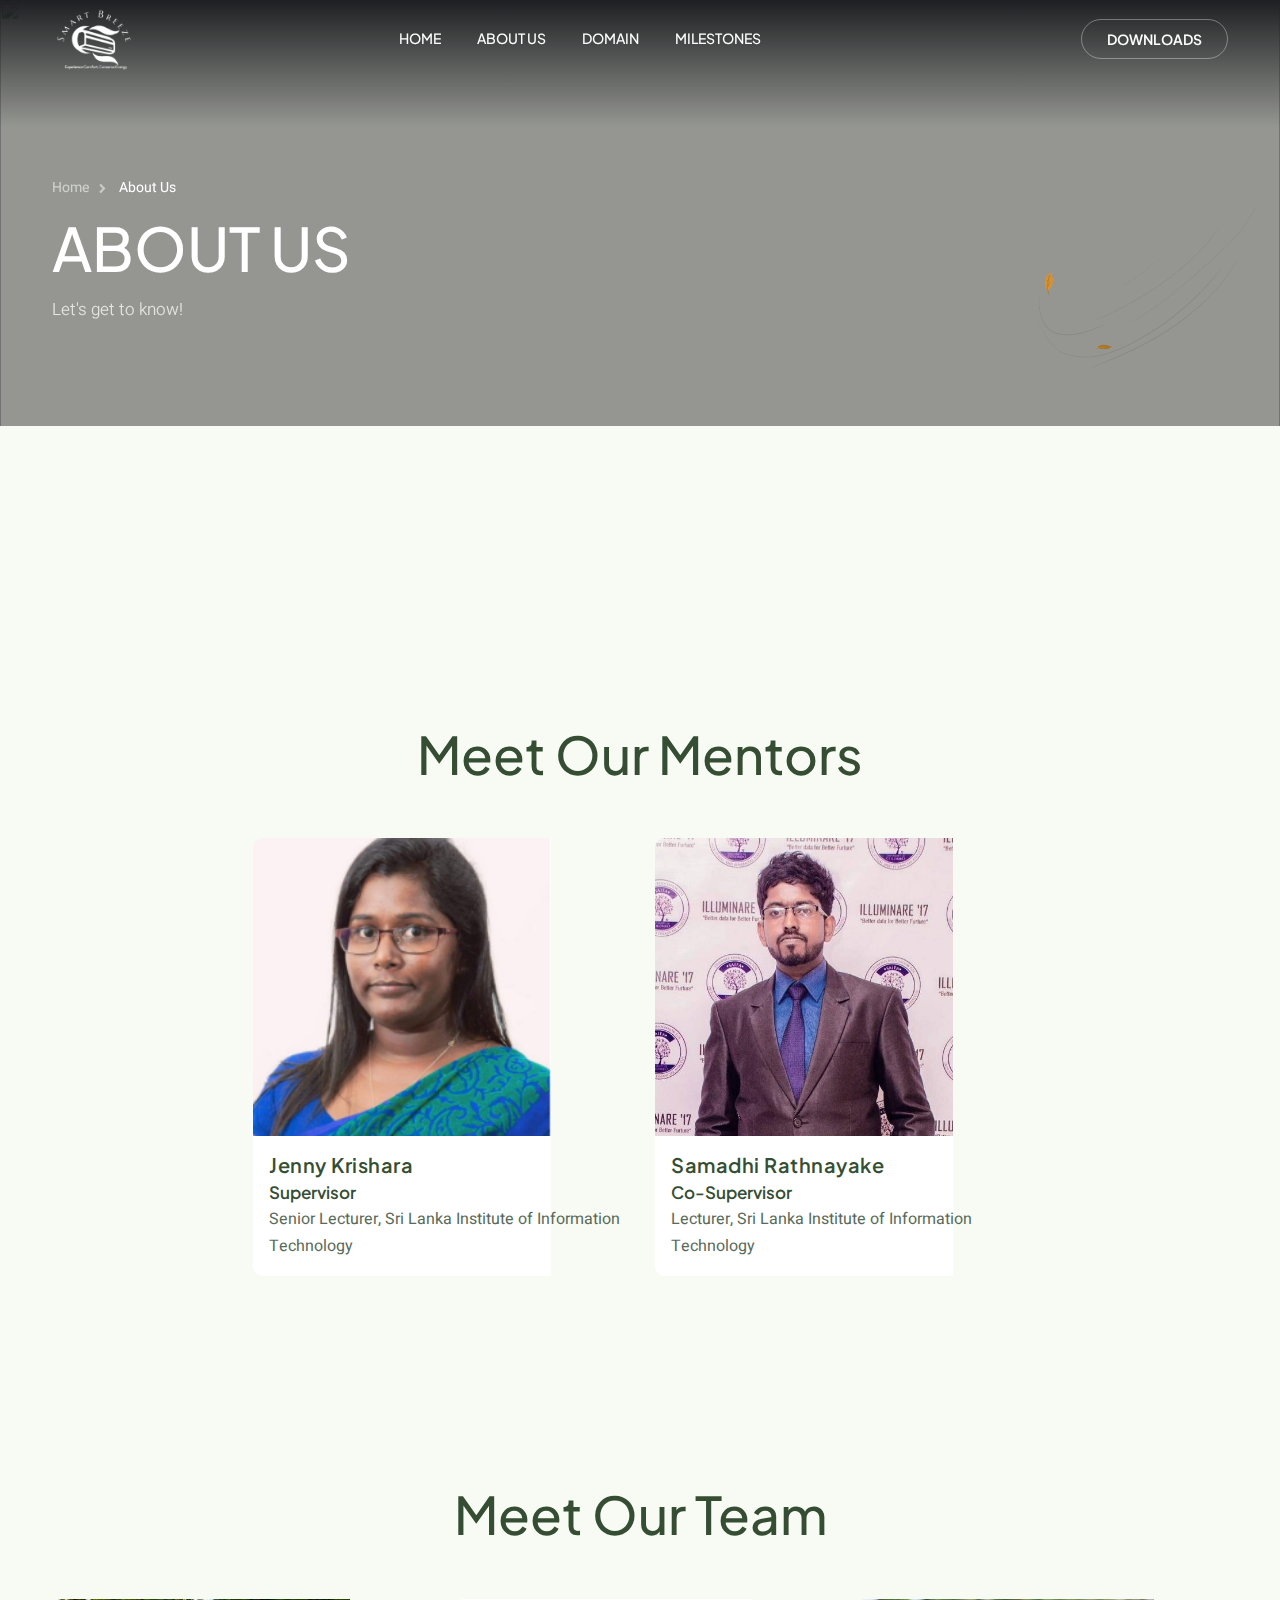
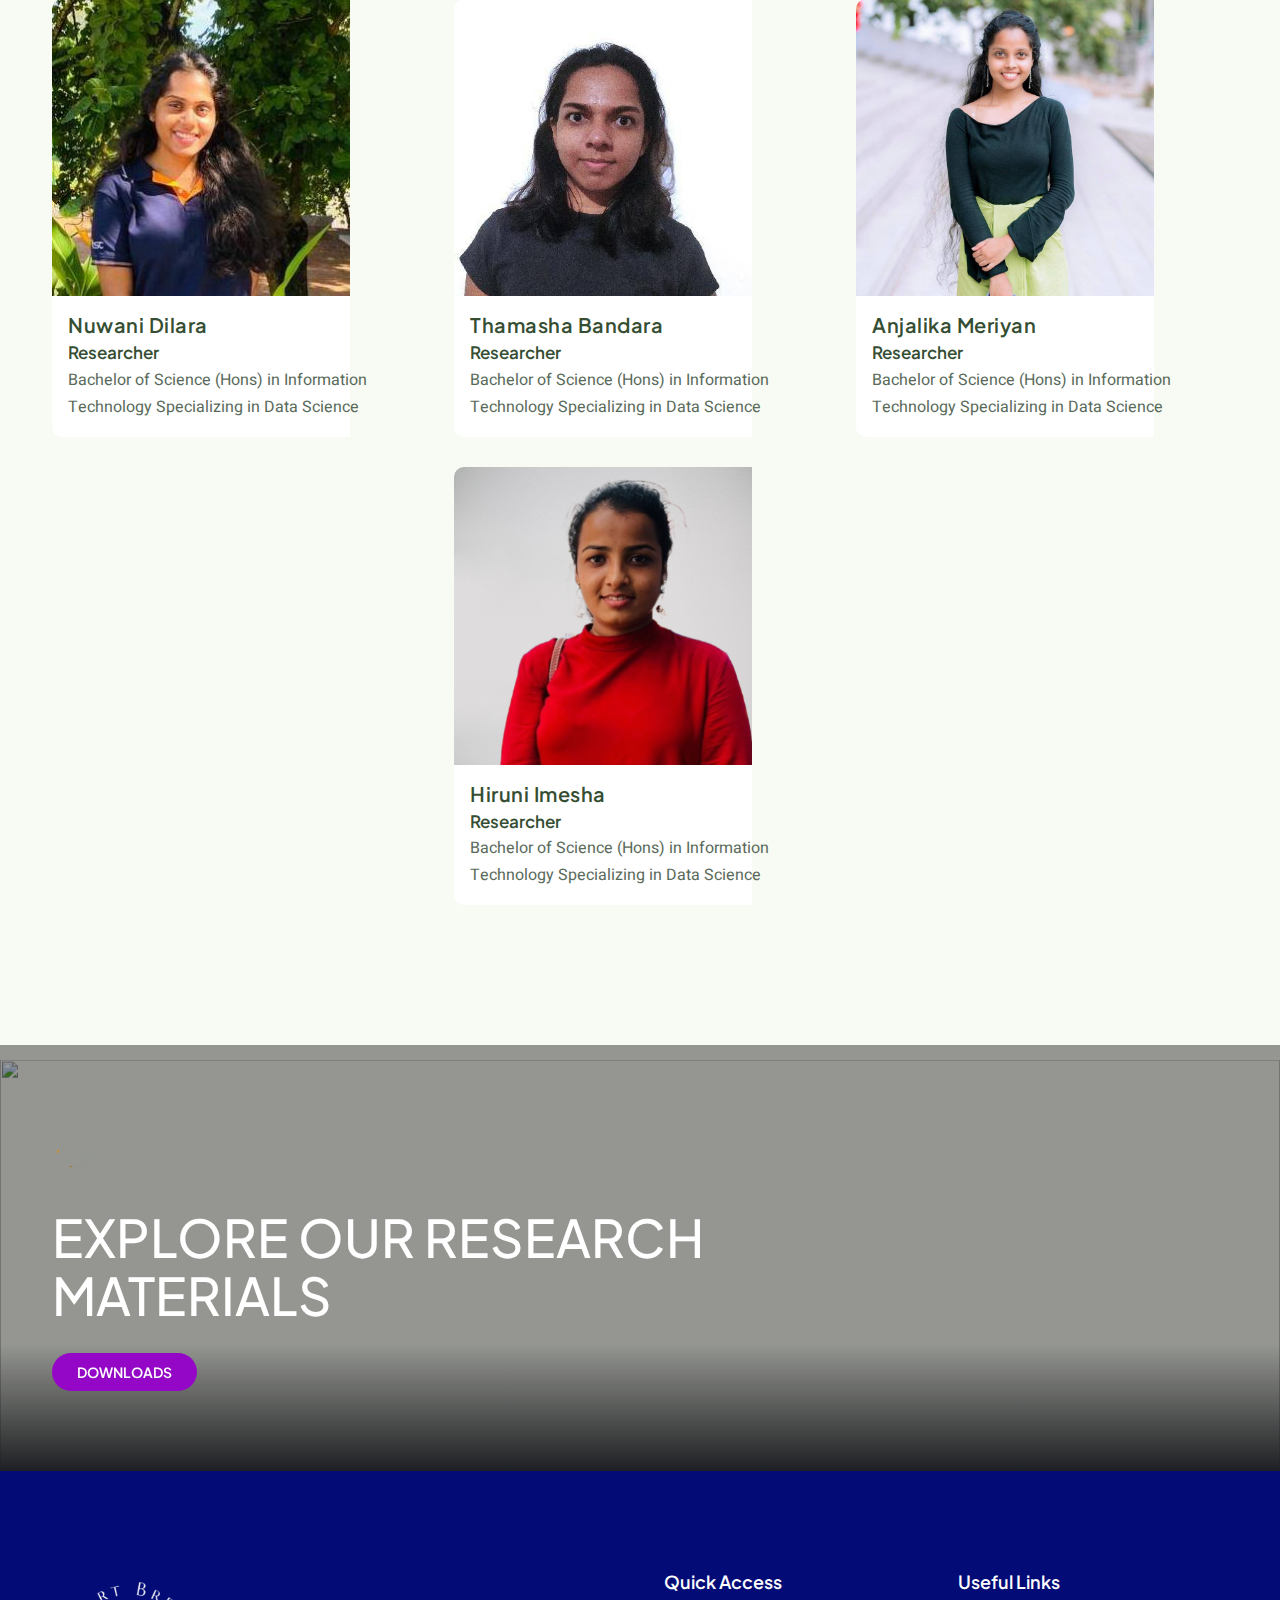
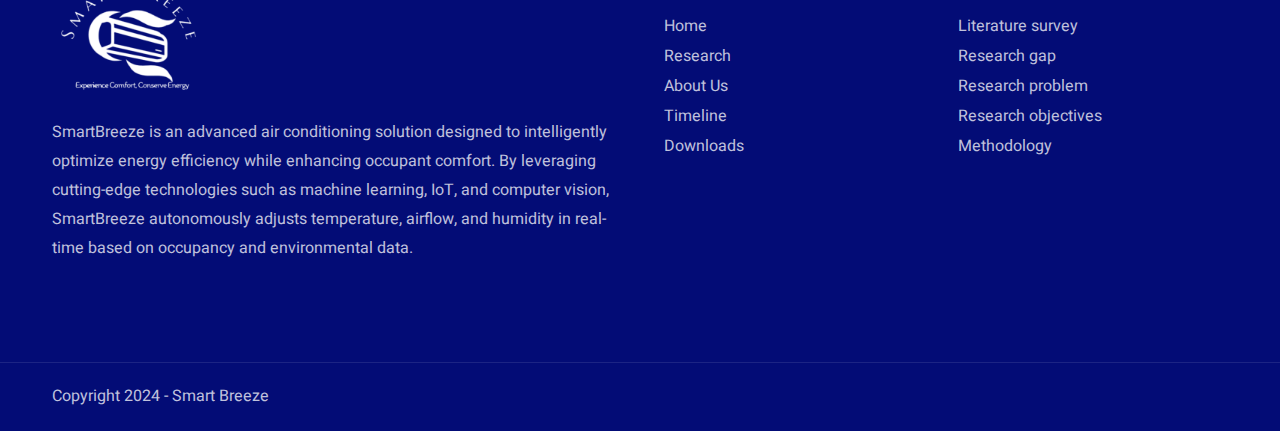
==== about.html @ 51435c3c "latest frontend added" ====
<!DOCTYPE html>
<html lang="zxx">

<head>
    <title>Smart Breeze - About Us | Smart Breeze: Smart Air Conditioning For Better Energy Efficiency And Comfort
    </title>
    <link rel="icon" href="./images/smart-breeze.png" type="image/png" sizes="16x16">
    <meta content="text/html;charset=utf-8" http-equiv="Content-Type">
    <meta content="width=device-width,initial-scale=1" name="viewport">
    <meta content="Smart Breeze — Smart Breeze: Advanced AI-Powered Climate Control Solutions" name="description">
    <meta content="" name="keywords">
    <meta content="" name="author"><!-- CSS Files
    ================================================== -->
    <link href="css/bootstrap.min.css" rel="stylesheet" type="text/css" id="bootstrap">
    <link href="css/plugins.css" rel="stylesheet" type="text/css">
    <link href="css/swiper.css" rel="stylesheet" type="text/css">
    <link href="css/style.css" rel="stylesheet" type="text/css">
    <link href="css/coloring.css" rel="stylesheet" type="text/css"><!-- color scheme -->
    <link id="colors" href="css/colors/scheme-01.css" rel="stylesheet" type="text/css">
</head>

<body>
    <div id="wrapper"><a href="#" id="back-to-top"></a>
        <div id="de-loader"></div>
        <header class="transparent">
            <div class="container">
                <div class="row">
                    <div class="col-md-12">
                        <div class="de-flex sm-pt10">
                            <div class="de-flex-col"><!-- logo begin -->
                                <div id="logo"><a href="./index.html"><img class="logo-main" style="height: 70px"
                                            src="./images/image.psd.png" alt=""> <img class="logo-mobile"
                                            style="height: 70px" src="images/image.psd.png" alt=""></a></div>
                                <!-- logo end -->
                            </div>
                            <div class="de-flex-col header-col-mid"><!-- mainemenu begin -->
                                <ul id="mainmenu">
                                    <li><a class="menu-item" href="./index.html">Home</a></li>
                                    <li><a class="menu-item" href="./about.html">About Us</a></li>
                                    <li><a class="menu-item" href="./index.html#research">Domain</a></li>
                                    <li><a class="menu-item" href="./timeline.html">Milestones</a></li>
                                </ul><!-- mainmenu end -->
                            </div>
                            <div class="de-flex-col">
                                <div class="menu_side_area"><a href="./downloads.html"
                                        class="btn-main btn-line">Downloads</a> <span id="menu-btn"></span></div>
                            </div>
                        </div>
                    </div>
                </div>
            </div>
        </header>
        <div class="no-bottom no-top" id="content">
            <div id="top"></div>
            <section id="subheader" class="relative jarallax text-light"><img
                    src="https://images.pexels.com/photos/774535/pexels-photo-774535.jpeg?auto=compress"
                    class="jarallax-img" alt="">
                <div class="container relative z-index-1000">
                    <div class="row">
                        <div class="col-lg-6">
                            <ul class="crumb">
                                <li><a href="index.html">Home</a></li>
                                <li class="active">About Us</li>
                            </ul>
                            <h1 class="text-uppercase">About Us</h1>
                            <p class="col-lg-10 lead">Let's get to know!</p>
                        </div>
                    </div>
                </div><img src="./images/breeze.png" class="abs end-0 bottom-0 z-2 w-20" alt="">
                <div class="de-gradient-edge-top dark"></div>
                <div class="de-overlay"></div>
            </section>
            <section>
                <div class="container">
                    <div class="row gx-5">
                        <div class="col-lg-12">
                            <div class="blog-read">
                                <div class="post-text"></div>
                            </div>
                        </div>
                    </div>
                </div>
            </section>
            <section style="background-size: cover; background-repeat: no-repeat; padding-top: 20px !important;">
                <div class="container" style="background-size: cover; background-repeat: no-repeat;">
                    <div class="row g-4 d-flex justify-content-center"
                        style="background-size: cover; background-repeat: no-repeat;">
                        <h2 class="text-center">Meet Our Mentors</h2>
                        <div class="col-lg-4 col-md-6" style="background-size: cover; background-repeat: no-repeat;">
                            <div style="border-radius: 10px; overflow: hidden;"> <!-- Combined image and content -->
                                <img src="./images/team/image12.png" class="w-80 rounded-top-10px mb-0" alt="">
                                <!-- Image at the top -->
                                <div class="bg-white w-80" style="padding: 16px;"> <!-- Add padding for content -->
                                    <h4 class="mb-1">Jenny Krishara</h4>
                                    <h5 class="mb-1">Supervisor</h5>
                                    <p class="mb-0">Senior Lecturer, Sri Lanka Institute of Information </br> Technology
                                    </p>
                                    <!-- Add more details here if needed -->
                                </div>
                            </div>
                        </div>

                        <div class="col-lg-4 col-md-6" style="background-size: cover; background-repeat: no-repeat;">
                            <div style="border-radius: 10px; overflow: hidden;"> <!-- Combined image and content -->
                                <img src="./images/team/image10.jpg" class="w-80 rounded-top-10px mb-0" alt="">
                                <!-- Image at the top -->
                                <div class="bg-white w-80" style="padding: 16px;"> <!-- Add padding for content -->
                                    <h4 class="mb-1">Samadhi Rathnayake</h4>
                                    <h5 class="mb-1">Co-Supervisor</h5>
                                    <p class="mb-0">Lecturer, Sri Lanka Institute of Information </br> Technology</p>
                                    <!-- You can add more paragraphs if needed -->
                                </div>
                            </div>
                        </div>
                    </div>
                </div>
            </section>
            <section style="background-size: cover; background-repeat: no-repeat; padding-top: 70px !important;">
                <div class="container" style="background-size: cover; background-repeat: no-repeat;">
                    <div class="row g-4 d-flex justify-content-center"
                        style="background-size: cover; background-repeat: no-repeat;">
                        <h2 class="text-center">Meet Our Team</h2>
                        <div class="col-lg-4 col-md-6" style="background-size: cover; background-repeat: no-repeat;">
                            <div style="border-radius: 10px; overflow: hidden;">
                                <img src="./images/team/image7.jpg" class="w-80 rounded-top-10px mb-0" alt="">
                                <div class="bg-white w-80" style="padding: 16px;">
                                    <h4 class="mb-1">Nuwani Dilara</h4>
                                    <h5 class="mb-1">Researcher</h5>
                                    <p class="mb-0">Bachelor of Science (Hons) in Information </br>Technology
                                        Specializing in Data Science</p>
                                </div>
                            </div>
                        </div>

                        <div class="col-lg-4 col-md-6" style="background-size: cover; background-repeat: no-repeat;">
                            <div style="border-radius: 10px; overflow: hidden;">
                                <img src="./images/team/image6.jpg" class="w-80 rounded-top-10px mb-0" alt="">
                                <div class="bg-white w-80" style="padding: 16px;">
                                    <h4 class="mb-1">Thamasha Bandara</h4>
                                    <h5 class="mb-1">Researcher</h5>
                                    <p class="mb-0">Bachelor of Science (Hons) in Information </br> Technology
                                        Specializing in Data Science</p>
                                </div>
                            </div>
                        </div>

                        <div class="col-lg-4 col-md-6" style="background-size: cover; background-repeat: no-repeat;">
                            <div style="border-radius: 10px; overflow: hidden;">
                                <img src="./images/team/image9.jpg" class="w-80 rounded-top-10px mb-0" alt="">
                                <div class="bg-white w-80" style="padding: 16px;">
                                    <h4 class="mb-1">Anjalika Meriyan</h4>
                                    <h5 class="mb-1">Researcher</h5>
                                    <p class="mb-0">Bachelor of Science (Hons) in Information </br> Technology
                                        Specializing in Data Science</p>
                                </div>
                            </div>
                        </div>

                        <div class="col-lg-4 col-md-6" style="background-size: cover; background-repeat: no-repeat;">
                            <div style="border-radius: 10px; overflow: hidden;">
                                <img src="./images/team/image8.png" class="w-80 rounded-top-10px mb-0" alt="">
                                <div class="bg-white w-80" style="padding: 16px;">
                                    <h4 class="mb-1">Hiruni Imesha</h4>
                                    <h5 class="mb-1">Researcher</h5>
                                    <p class="mb-0">Bachelor of Science (Hons) in Information </br>Technology
                                        Specializing in Data Science</p>
                                </div>
                            </div>
                        </div>
                    </div>
                </div>
            </section>
            <section class="jarallax pt80 pb80 relative text-light"
                style="background-size: cover; background-repeat: no-repeat;">
                <div class="container relative z-2" style="background-size: cover; background-repeat: no-repeat;">
                    <div class="row" style="background-size: cover; background-repeat: no-repeat;">
                        <div class="col-lg-8" style="background-size: cover; background-repeat: no-repeat;"><img
                                src="./images/breeze.png" class="w-60px mb-4" alt="">
                            <h2 class="text-uppercase mb-4">Explore our research materials</h2><a class="btn-main"
                                href="./downloads.html">Downloads</a>
                        </div>
                    </div>
                </div>
                <div class="de-gradient-edge-bottom dark" style="background-size: cover; background-repeat: no-repeat;">
                </div>
                <div class="de-overlay" style="background-size: cover; background-repeat: no-repeat;"></div>
                <div style="position: absolute; top: 0px; left: 0px; width: 100%; height: 100%; overflow: hidden; z-index: -100; clip-path: polygon(0px 0px, 100% 0px, 100% 100%, 0px 100%); background-size: cover; background-repeat: no-repeat;"
                    id="jarallax-container-1"><img
                        src="https://images.pexels.com/photos/691668/pexels-photo-691668.jpeg?auto=compress&cs=tinysrgb&w=1260&h=750&dpr=1"
                        class="jarallax-img" alt=""
                        style="object-fit: cover; object-position: 50% 50%; max-width: none; position: absolute; top: 0px; left: 0px; width: 1230px; height: 717.108px; overflow: hidden; pointer-events: none; transform-style: preserve-3d; backface-visibility: hidden; will-change: transform, opacity; margin-top: 122.946px; transform: translate3d(0px, -104.346px, 0px);">
                </div>
            </section>
        </div>
        <footer class="section-dark">
            <div class="container relative z-2">
                <div class="row gx-5">
                    <div class="col-lg-6 col-sm-6"><img src="./images/image.psd.png" class="w-150px" alt="">
                        <div class="spacer-20"></div>
                        <p>SmartBreeze is an advanced air conditioning solution designed to intelligently optimize
                            energy efficiency while enhancing occupant comfort. By leveraging cutting-edge technologies
                            such as machine learning, IoT, and computer vision, SmartBreeze autonomously adjusts
                            temperature, airflow, and humidity in real-time based on occupancy and environmental data.
                        </p>
                    </div>
                    <div class="col-lg-6 col-sm-12 order-lg-1 order-sm-2">
                        <div class="row">
                            <div class="col-lg-6 col-sm-6">
                                <div class="widget">
                                    <h5>Quick Access</h5>
                                    <ul>
                                        <li><a href="./index.html">Home</a></li>
                                        <li><a href="./index.html#research">Research</a></li>
                                        <li><a href="./about.html">About Us</a></li>
                                        <li><a href="./timeline.html">Timeline</a></li>
                                        <li><a href="./downloads.html">Downloads</a></li>
                                    </ul>
                                </div>
                            </div>
                            <div class="col-lg-6 col-sm-6">
                                <div class="widget">
                                    <h5>Useful Links</h5>
                                    <ul>
                                        <li><a href="./literature-survey.html">Literature survey</a></li>
                                        <li><a href="./research-gap.html">Research gap</a></li>
                                        <li><a href="./research-problem.html">Research problem</a></li>
                                        <li><a href="./research-objectives.html">Research objectives</a></li>
                                        <li><a href="./methodology.html">Methodology</a></li>
                                    </ul>
                                </div>
                            </div>
                        </div>
                    </div>
                </div>
            </div>
            <div class="subfooter">
                <div class="container">
                    <div class="row">
                        <div class="col-md-12">
                            <div class="de-flex">
                                <div class="de-flex-col">Copyright 2024 - Smart Breeze</div>
                            </div>
                        </div>
                    </div>
                </div>
            </div><img src="images/misc/silhuette-1-black.webp" class="abs bottom-0 op-3" alt="">
        </footer>
    </div>
    <script src="js/plugins.js"></script>
    <script src="js/designesia.js"></script>
    <script src="js/swiper.js"></script>
    <script src="js/custom-swiper-3.js"></script>
    <script src="js/custom-marquee.js"></script>
</body>

</html>
---- css/plugins.css ----
@charset "UTF-8";
/*!
 * animate.css -http://daneden.me/animate
 * Version - 3.5.1
 * Licensed under the MIT license - http://opensource.org/licenses/MIT
 *
 * Copyright (c) 2016 Daniel Eden
 */
 .animated{-webkit-animation-duration:.8s;animation-duration:.8s;-webkit-animation-fill-mode:both;animation-fill-mode:both}.animated.infinite{-webkit-animation-iteration-count:infinite;animation-iteration-count:infinite}.animated.hinge{-webkit-animation-duration:2s;animation-duration:2s}.animated.flipOutX,.animated.flipOutY,.animated.bounceIn,.animated.bounceOut{-webkit-animation-duration:.75s;animation-duration:.75s}@-webkit-keyframes bounce{from,20%,53%,80%,to{-webkit-animation-timing-function:cubic-bezier(.215,.61,.355,1);animation-timing-function:cubic-bezier(.215,.61,.355,1);-webkit-transform:translate3d(0,0,0);transform:translate3d(0,0,0)}40%,43%{-webkit-animation-timing-function:cubic-bezier(.755,.05,.855,.06);animation-timing-function:cubic-bezier(.755,.05,.855,.06);-webkit-transform:translate3d(0,-30px,0);transform:translate3d(0,-30px,0)}70%{-webkit-animation-timing-function:cubic-bezier(.755,.05,.855,.06);animation-timing-function:cubic-bezier(.755,.05,.855,.06);-webkit-transform:translate3d(0,-15px,0);transform:translate3d(0,-15px,0)}90%{-webkit-transform:translate3d(0,-4px,0);transform:translate3d(0,-4px,0)}}@keyframes bounce{from,20%,53%,80%,to{-webkit-animation-timing-function:cubic-bezier(.215,.61,.355,1);animation-timing-function:cubic-bezier(.215,.61,.355,1);-webkit-transform:translate3d(0,0,0);transform:translate3d(0,0,0)}40%,43%{-webkit-animation-timing-function:cubic-bezier(.755,.05,.855,.06);animation-timing-function:cubic-bezier(.755,.05,.855,.06);-webkit-transform:translate3d(0,-30px,0);transform:translate3d(0,-30px,0)}70%{-webkit-animation-timing-function:cubic-bezier(.755,.05,.855,.06);animation-timing-function:cubic-bezier(.755,.05,.855,.06);-webkit-transform:translate3d(0,-15px,0);transform:translate3d(0,-15px,0)}90%{-webkit-transform:translate3d(0,-4px,0);transform:translate3d(0,-4px,0)}}.bounce{-webkit-animation-name:bounce;animation-name:bounce;-webkit-transform-origin:center bottom;transform-origin:center bottom}@-webkit-keyframes flash{from,50%,to{opacity:1}25%,75%{opacity:0}}@keyframes flash{from,50%,to{opacity:1}25%,75%{opacity:0}}.flash{-webkit-animation-name:flash;animation-name:flash}@-webkit-keyframes pulse{from{-webkit-transform:scale3d(1,1,1);transform:scale3d(1,1,1)}50%{-webkit-transform:scale3d(1.05,1.05,1.05);transform:scale3d(1.05,1.05,1.05)}to{-webkit-transform:scale3d(1,1,1);transform:scale3d(1,1,1)}}@keyframes pulse{from{-webkit-transform:scale3d(1,1,1);transform:scale3d(1,1,1)}50%{-webkit-transform:scale3d(1.05,1.05,1.05);transform:scale3d(1.05,1.05,1.05)}to{-webkit-transform:scale3d(1,1,1);transform:scale3d(1,1,1)}}.pulse{-webkit-animation-name:pulse;animation-name:pulse}@-webkit-keyframes rubberBand{from{-webkit-transform:scale3d(1,1,1);transform:scale3d(1,1,1)}30%{-webkit-transform:scale3d(1.25,.75,1);transform:scale3d(1.25,.75,1)}40%{-webkit-transform:scale3d(.75,1.25,1);transform:scale3d(.75,1.25,1)}50%{-webkit-transform:scale3d(1.15,.85,1);transform:scale3d(1.15,.85,1)}65%{-webkit-transform:scale3d(.95,1.05,1);transform:scale3d(.95,1.05,1)}75%{-webkit-transform:scale3d(1.05,.95,1);transform:scale3d(1.05,.95,1)}to{-webkit-transform:scale3d(1,1,1);transform:scale3d(1,1,1)}}@keyframes rubberBand{from{-webkit-transform:scale3d(1,1,1);transform:scale3d(1,1,1)}30%{-webkit-transform:scale3d(1.25,.75,1);transform:scale3d(1.25,.75,1)}40%{-webkit-transform:scale3d(.75,1.25,1);transform:scale3d(.75,1.25,1)}50%{-webkit-transform:scale3d(1.15,.85,1);transform:scale3d(1.15,.85,1)}65%{-webkit-transform:scale3d(.95,1.05,1);transform:scale3d(.95,1.05,1)}75%{-webkit-transform:scale3d(1.05,.95,1);transform:scale3d(1.05,.95,1)}to{-webkit-transform:scale3d(1,1,1);transform:scale3d(1,1,1)}}.rubberBand{-webkit-animation-name:rubberBand;animation-name:rubberBand}@-webkit-keyframes shake{from,to{-webkit-transform:translate3d(0,0,0);transform:translate3d(0,0,0)}10%,30%,50%,70%,90%{-webkit-transform:translate3d(-10px,0,0);transform:translate3d(-10px,0,0)}20%,40%,60%,80%{-webkit-transform:translate3d(10px,0,0);transform:translate3d(10px,0,0)}}@keyframes shake{from,to{-webkit-transform:translate3d(0,0,0);transform:translate3d(0,0,0)}10%,30%,50%,70%,90%{-webkit-transform:translate3d(-10px,0,0);transform:translate3d(-10px,0,0)}20%,40%,60%,80%{-webkit-transform:translate3d(10px,0,0);transform:translate3d(10px,0,0)}}.shake{-webkit-animation-name:shake;animation-name:shake}@-webkit-keyframes headShake{0%{-webkit-transform:translateX(0);transform:translateX(0)}6.5%{-webkit-transform:translateX(-6px) rotateY(-9deg);transform:translateX(-6px) rotateY(-9deg)}18.5%{-webkit-transform:translateX(5px) rotateY(7deg);transform:translateX(5px) rotateY(7deg)}31.5%{-webkit-transform:translateX(-3px) rotateY(-5deg);transform:translateX(-3px) rotateY(-5deg)}43.5%{-webkit-transform:translateX(2px) rotateY(3deg);transform:translateX(2px) rotateY(3deg)}50%{-webkit-transform:translateX(0);transform:translateX(0)}}@keyframes headShake{0%{-webkit-transform:translateX(0);transform:translateX(0)}6.5%{-webkit-transform:translateX(-6px) rotateY(-9deg);transform:translateX(-6px) rotateY(-9deg)}18.5%{-webkit-transform:translateX(5px) rotateY(7deg);transform:translateX(5px) rotateY(7deg)}31.5%{-webkit-transform:translateX(-3px) rotateY(-5deg);transform:translateX(-3px) rotateY(-5deg)}43.5%{-webkit-transform:translateX(2px) rotateY(3deg);transform:translateX(2px) rotateY(3deg)}50%{-webkit-transform:translateX(0);transform:translateX(0)}}.headShake{-webkit-animation-timing-function:ease-in-out;animation-timing-function:ease-in-out;-webkit-animation-name:headShake;animation-name:headShake}@-webkit-keyframes swing{20%{-webkit-transform:rotate3d(0,0,1,15deg);transform:rotate3d(0,0,1,15deg)}40%{-webkit-transform:rotate3d(0,0,1,-10deg);transform:rotate3d(0,0,1,-10deg)}60%{-webkit-transform:rotate3d(0,0,1,5deg);transform:rotate3d(0,0,1,5deg)}80%{-webkit-transform:rotate3d(0,0,1,-5deg);transform:rotate3d(0,0,1,-5deg)}to{-webkit-transform:rotate3d(0,0,1,0deg);transform:rotate3d(0,0,1,0deg)}}@keyframes swing{20%{-webkit-transform:rotate3d(0,0,1,15deg);transform:rotate3d(0,0,1,15deg)}40%{-webkit-transform:rotate3d(0,0,1,-10deg);transform:rotate3d(0,0,1,-10deg)}60%{-webkit-transform:rotate3d(0,0,1,5deg);transform:rotate3d(0,0,1,5deg)}80%{-webkit-transform:rotate3d(0,0,1,-5deg);transform:rotate3d(0,0,1,-5deg)}to{-webkit-transform:rotate3d(0,0,1,0deg);transform:rotate3d(0,0,1,0deg)}}.swing{-webkit-transform-origin:top center;transform-origin:top center;-webkit-animation-name:swing;animation-name:swing}@-webkit-keyframes tada{from{-webkit-transform:scale3d(1,1,1);transform:scale3d(1,1,1)}10%,20%{-webkit-transform:scale3d(.9,.9,.9) rotate3d(0,0,1,-3deg);transform:scale3d(.9,.9,.9) rotate3d(0,0,1,-3deg)}30%,50%,70%,90%{-webkit-transform:scale3d(1.1,1.1,1.1) rotate3d(0,0,1,3deg);transform:scale3d(1.1,1.1,1.1) rotate3d(0,0,1,3deg)}40%,60%,80%{-webkit-transform:scale3d(1.1,1.1,1.1) rotate3d(0,0,1,-3deg);transform:scale3d(1.1,1.1,1.1) rotate3d(0,0,1,-3deg)}to{-webkit-transform:scale3d(1,1,1);transform:scale3d(1,1,1)}}@keyframes tada{from{-webkit-transform:scale3d(1,1,1);transform:scale3d(1,1,1)}10%,20%{-webkit-transform:scale3d(.9,.9,.9) rotate3d(0,0,1,-3deg);transform:scale3d(.9,.9,.9) rotate3d(0,0,1,-3deg)}30%,50%,70%,90%{-webkit-transform:scale3d(1.1,1.1,1.1) rotate3d(0,0,1,3deg);transform:scale3d(1.1,1.1,1.1) rotate3d(0,0,1,3deg)}40%,60%,80%{-webkit-transform:scale3d(1.1,1.1,1.1) rotate3d(0,0,1,-3deg);transform:scale3d(1.1,1.1,1.1) rotate3d(0,0,1,-3deg)}to{-webkit-transform:scale3d(1,1,1);transform:scale3d(1,1,1)}}.tada{-webkit-animation-name:tada;animation-name:tada}@-webkit-keyframes wobble{from{-webkit-transform:none;transform:none}15%{-webkit-transform:translate3d(-25%,0,0) rotate3d(0,0,1,-5deg);transform:translate3d(-25%,0,0) rotate3d(0,0,1,-5deg)}30%{-webkit-transform:translate3d(20%,0,0) rotate3d(0,0,1,3deg);transform:translate3d(20%,0,0) rotate3d(0,0,1,3deg)}45%{-webkit-transform:translate3d(-15%,0,0) rotate3d(0,0,1,-3deg);transform:translate3d(-15%,0,0) rotate3d(0,0,1,-3deg)}60%{-webkit-transform:translate3d(10%,0,0) rotate3d(0,0,1,2deg);transform:translate3d(10%,0,0) rotate3d(0,0,1,2deg)}75%{-webkit-transform:translate3d(-5%,0,0) rotate3d(0,0,1,-1deg);transform:translate3d(-5%,0,0) rotate3d(0,0,1,-1deg)}to{-webkit-transform:none;transform:none}}@keyframes wobble{from{-webkit-transform:none;transform:none}15%{-webkit-transform:translate3d(-25%,0,0) rotate3d(0,0,1,-5deg);transform:translate3d(-25%,0,0) rotate3d(0,0,1,-5deg)}30%{-webkit-transform:translate3d(20%,0,0) rotate3d(0,0,1,3deg);transform:translate3d(20%,0,0) rotate3d(0,0,1,3deg)}45%{-webkit-transform:translate3d(-15%,0,0) rotate3d(0,0,1,-3deg);transform:translate3d(-15%,0,0) rotate3d(0,0,1,-3deg)}60%{-webkit-transform:translate3d(10%,0,0) rotate3d(0,0,1,2deg);transform:translate3d(10%,0,0) rotate3d(0,0,1,2deg)}75%{-webkit-transform:translate3d(-5%,0,0) rotate3d(0,0,1,-1deg);transform:translate3d(-5%,0,0) rotate3d(0,0,1,-1deg)}to{-webkit-transform:none;transform:none}}.wobble{-webkit-animation-name:wobble;animation-name:wobble}@-webkit-keyframes jello{from,11.1%,to{-webkit-transform:none;transform:none}22.2%{-webkit-transform:skewX(-12.5deg) skewY(-12.5deg);transform:skewX(-12.5deg) skewY(-12.5deg)}33.3%{-webkit-transform:skewX(6.25deg) skewY(6.25deg);transform:skewX(6.25deg) skewY(6.25deg)}44.4%{-webkit-transform:skewX(-3.125deg) skewY(-3.125deg);transform:skewX(-3.125deg) skewY(-3.125deg)}55.5%{-webkit-transform:skewX(1.5625deg) skewY(1.5625deg);transform:skewX(1.5625deg) skewY(1.5625deg)}66.6%{-webkit-transform:skewX(-0.78125deg) skewY(-0.78125deg);transform:skewX(-0.78125deg) skewY(-0.78125deg)}77.7%{-webkit-transform:skewX(0.390625deg) skewY(0.390625deg);transform:skewX(0.390625deg) skewY(0.390625deg)}88.8%{-webkit-transform:skewX(-0.1953125deg) skewY(-0.1953125deg);transform:skewX(-0.1953125deg) skewY(-0.1953125deg)}}@keyframes jello{from,11.1%,to{-webkit-transform:none;transform:none}22.2%{-webkit-transform:skewX(-12.5deg) skewY(-12.5deg);transform:skewX(-12.5deg) skewY(-12.5deg)}33.3%{-webkit-transform:skewX(6.25deg) skewY(6.25deg);transform:skewX(6.25deg) skewY(6.25deg)}44.4%{-webkit-transform:skewX(-3.125deg) skewY(-3.125deg);transform:skewX(-3.125deg) skewY(-3.125deg)}55.5%{-webkit-transform:skewX(1.5625deg) skewY(1.5625deg);transform:skewX(1.5625deg) skewY(1.5625deg)}66.6%{-webkit-transform:skewX(-0.78125deg) skewY(-0.78125deg);transform:skewX(-0.78125deg) skewY(-0.78125deg)}77.7%{-webkit-transform:skewX(0.390625deg) skewY(0.390625deg);transform:skewX(0.390625deg) skewY(0.390625deg)}88.8%{-webkit-transform:skewX(-0.1953125deg) skewY(-0.1953125deg);transform:skewX(-0.1953125deg) skewY(-0.1953125deg)}}.jello{-webkit-animation-name:jello;animation-name:jello;-webkit-transform-origin:center;transform-origin:center}@-webkit-keyframes bounceIn{from,20%,40%,60%,80%,to{-webkit-animation-timing-function:cubic-bezier(.215,.61,.355,1);animation-timing-function:cubic-bezier(.215,.61,.355,1)}0%{opacity:0;-webkit-transform:scale3d(.3,.3,.3);transform:scale3d(.3,.3,.3)}20%{-webkit-transform:scale3d(1.1,1.1,1.1);transform:scale3d(1.1,1.1,1.1)}40%{-webkit-transform:scale3d(.9,.9,.9);transform:scale3d(.9,.9,.9)}60%{opacity:1;-webkit-transform:scale3d(1.03,1.03,1.03);transform:scale3d(1.03,1.03,1.03)}80%{-webkit-transform:scale3d(.97,.97,.97);transform:scale3d(.97,.97,.97)}to{opacity:1;-webkit-transform:scale3d(1,1,1);transform:scale3d(1,1,1)}}@keyframes bounceIn{from,20%,40%,60%,80%,to{-webkit-animation-timing-function:cubic-bezier(.215,.61,.355,1);animation-timing-function:cubic-bezier(.215,.61,.355,1)}0%{opacity:0;-webkit-transform:scale3d(.3,.3,.3);transform:scale3d(.3,.3,.3)}20%{-webkit-transform:scale3d(1.1,1.1,1.1);transform:scale3d(1.1,1.1,1.1)}40%{-webkit-transform:scale3d(.9,.9,.9);transform:scale3d(.9,.9,.9)}60%{opacity:1;-webkit-transform:scale3d(1.03,1.03,1.03);transform:scale3d(1.03,1.03,1.03)}80%{-webkit-transform:scale3d(.97,.97,.97);transform:scale3d(.97,.97,.97)}to{opacity:1;-webkit-transform:scale3d(1,1,1);transform:scale3d(1,1,1)}}.bounceIn{-webkit-animation-name:bounceIn;animation-name:bounceIn}@-webkit-keyframes bounceInDown{from,60%,75%,90%,to{-webkit-animation-timing-function:cubic-bezier(.215,.61,.355,1);animation-timing-function:cubic-bezier(.215,.61,.355,1)}0%{opacity:0;-webkit-transform:translate3d(0,-3000px,0);transform:translate3d(0,-3000px,0)}60%{opacity:1;-webkit-transform:translate3d(0,25px,0);transform:translate3d(0,25px,0)}75%{-webkit-transform:translate3d(0,-10px,0);transform:translate3d(0,-10px,0)}90%{-webkit-transform:translate3d(0,5px,0);transform:translate3d(0,5px,0)}to{-webkit-transform:none;transform:none}}@keyframes bounceInDown{from,60%,75%,90%,to{-webkit-animation-timing-function:cubic-bezier(.215,.61,.355,1);animation-timing-function:cubic-bezier(.215,.61,.355,1)}0%{opacity:0;-webkit-transform:translate3d(0,-3000px,0);transform:translate3d(0,-3000px,0)}60%{opacity:1;-webkit-transform:translate3d(0,25px,0);transform:translate3d(0,25px,0)}75%{-webkit-transform:translate3d(0,-10px,0);transform:translate3d(0,-10px,0)}90%{-webkit-transform:translate3d(0,5px,0);transform:translate3d(0,5px,0)}to{-webkit-transform:none;transform:none}}.bounceInDown{-webkit-animation-name:bounceInDown;animation-name:bounceInDown}@-webkit-keyframes bounceInLeft{from,60%,75%,90%,to{-webkit-animation-timing-function:cubic-bezier(.215,.61,.355,1);animation-timing-function:cubic-bezier(.215,.61,.355,1)}0%{opacity:0;-webkit-transform:translate3d(-3000px,0,0);transform:translate3d(-3000px,0,0)}60%{opacity:1;-webkit-transform:translate3d(25px,0,0);transform:translate3d(25px,0,0)}75%{-webkit-transform:translate3d(-10px,0,0);transform:translate3d(-10px,0,0)}90%{-webkit-transform:translate3d(5px,0,0);transform:translate3d(5px,0,0)}to{-webkit-transform:none;transform:none}}@keyframes bounceInLeft{from,60%,75%,90%,to{-webkit-animation-timing-function:cubic-bezier(.215,.61,.355,1);animation-timing-function:cubic-bezier(.215,.61,.355,1)}0%{opacity:0;-webkit-transform:translate3d(-3000px,0,0);transform:translate3d(-3000px,0,0)}60%{opacity:1;-webkit-transform:translate3d(25px,0,0);transform:translate3d(25px,0,0)}75%{-webkit-transform:translate3d(-10px,0,0);transform:translate3d(-10px,0,0)}90%{-webkit-transform:translate3d(5px,0,0);transform:translate3d(5px,0,0)}to{-webkit-transform:none;transform:none}}.bounceInLeft{-webkit-animation-name:bounceInLeft;animation-name:bounceInLeft}@-webkit-keyframes bounceInRight{from,60%,75%,90%,to{-webkit-animation-timing-function:cubic-bezier(.215,.61,.355,1);animation-timing-function:cubic-bezier(.215,.61,.355,1)}from{opacity:0;-webkit-transform:translate3d(3000px,0,0);transform:translate3d(3000px,0,0)}60%{opacity:1;-webkit-transform:translate3d(-25px,0,0);transform:translate3d(-25px,0,0)}75%{-webkit-transform:translate3d(10px,0,0);transform:translate3d(10px,0,0)}90%{-webkit-transform:translate3d(-5px,0,0);transform:translate3d(-5px,0,0)}to{-webkit-transform:none;transform:none}}@keyframes bounceInRight{from,60%,75%,90%,to{-webkit-animation-timing-function:cubic-bezier(.215,.61,.355,1);animation-timing-function:cubic-bezier(.215,.61,.355,1)}from{opacity:0;-webkit-transform:translate3d(3000px,0,0);transform:translate3d(3000px,0,0)}60%{opacity:1;-webkit-transform:translate3d(-25px,0,0);transform:translate3d(-25px,0,0)}75%{-webkit-transform:translate3d(10px,0,0);transform:translate3d(10px,0,0)}90%{-webkit-transform:translate3d(-5px,0,0);transform:translate3d(-5px,0,0)}to{-webkit-transform:none;transform:none}}.bounceInRight{-webkit-animation-name:bounceInRight;animation-name:bounceInRight}@-webkit-keyframes bounceInUp{from,60%,75%,90%,to{-webkit-animation-timing-function:cubic-bezier(.215,.61,.355,1);animation-timing-function:cubic-bezier(.215,.61,.355,1)}from{opacity:0;-webkit-transform:translate3d(0,3000px,0);transform:translate3d(0,3000px,0)}60%{opacity:1;-webkit-transform:translate3d(0,-20px,0);transform:translate3d(0,-20px,0)}75%{-webkit-transform:translate3d(0,10px,0);transform:translate3d(0,10px,0)}90%{-webkit-transform:translate3d(0,-5px,0);transform:translate3d(0,-5px,0)}to{-webkit-transform:translate3d(0,0,0);transform:translate3d(0,0,0)}}@keyframes bounceInUp{from,60%,75%,90%,to{-webkit-animation-timing-function:cubic-bezier(.215,.61,.355,1);animation-timing-function:cubic-bezier(.215,.61,.355,1)}from{opacity:0;-webkit-transform:translate3d(0,3000px,0);transform:translate3d(0,3000px,0)}60%{opacity:1;-webkit-transform:translate3d(0,-20px,0);transform:translate3d(0,-20px,0)}75%{-webkit-transform:translate3d(0,10px,0);transform:translate3d(0,10px,0)}90%{-webkit-transform:translate3d(0,-5px,0);transform:translate3d(0,-5px,0)}to{-webkit-transform:translate3d(0,0,0);transform:translate3d(0,0,0)}}.bounceInUp{-webkit-animation-name:bounceInUp;animation-name:bounceInUp}@-webkit-keyframes bounceOut{20%{-webkit-transform:scale3d(.9,.9,.9);transform:scale3d(.9,.9,.9)}50%,55%{opacity:1;-webkit-transform:scale3d(1.1,1.1,1.1);transform:scale3d(1.1,1.1,1.1)}to{opacity:0;-webkit-transform:scale3d(.3,.3,.3);transform:scale3d(.3,.3,.3)}}@keyframes bounceOut{20%{-webkit-transform:scale3d(.9,.9,.9);transform:scale3d(.9,.9,.9)}50%,55%{opacity:1;-webkit-transform:scale3d(1.1,1.1,1.1);transform:scale3d(1.1,1.1,1.1)}to{opacity:0;-webkit-transform:scale3d(.3,.3,.3);transform:scale3d(.3,.3,.3)}}.bounceOut{-webkit-animation-name:bounceOut;animation-name:bounceOut}@-webkit-keyframes bounceOutDown{20%{-webkit-transform:translate3d(0,10px,0);transform:translate3d(0,10px,0)}40%,45%{opacity:1;-webkit-transform:translate3d(0,-20px,0);transform:translate3d(0,-20px,0)}to{opacity:0;-webkit-transform:translate3d(0,2000px,0);transform:translate3d(0,2000px,0)}}@keyframes bounceOutDown{20%{-webkit-transform:translate3d(0,10px,0);transform:translate3d(0,10px,0)}40%,45%{opacity:1;-webkit-transform:translate3d(0,-20px,0);transform:translate3d(0,-20px,0)}to{opacity:0;-webkit-transform:translate3d(0,2000px,0);transform:translate3d(0,2000px,0)}}.bounceOutDown{-webkit-animation-name:bounceOutDown;animation-name:bounceOutDown}@-webkit-keyframes bounceOutLeft{20%{opacity:1;-webkit-transform:translate3d(20px,0,0);transform:translate3d(20px,0,0)}to{opacity:0;-webkit-transform:translate3d(-2000px,0,0);transform:translate3d(-2000px,0,0)}}@keyframes bounceOutLeft{20%{opacity:1;-webkit-transform:translate3d(20px,0,0);transform:translate3d(20px,0,0)}to{opacity:0;-webkit-transform:translate3d(-2000px,0,0);transform:translate3d(-2000px,0,0)}}.bounceOutLeft{-webkit-animation-name:bounceOutLeft;animation-name:bounceOutLeft}@-webkit-keyframes bounceOutRight{20%{opacity:1;-webkit-transform:translate3d(-20px,0,0);transform:translate3d(-20px,0,0)}to{opacity:0;-webkit-transform:translate3d(2000px,0,0);transform:translate3d(2000px,0,0)}}@keyframes bounceOutRight{20%{opacity:1;-webkit-transform:translate3d(-20px,0,0);transform:translate3d(-20px,0,0)}to{opacity:0;-webkit-transform:translate3d(2000px,0,0);transform:translate3d(2000px,0,0)}}.bounceOutRight{-webkit-animation-name:bounceOutRight;animation-name:bounceOutRight}@-webkit-keyframes bounceOutUp{20%{-webkit-transform:translate3d(0,-10px,0);transform:translate3d(0,-10px,0)}40%,45%{opacity:1;-webkit-transform:translate3d(0,20px,0);transform:translate3d(0,20px,0)}to{opacity:0;-webkit-transform:translate3d(0,-2000px,0);transform:translate3d(0,-2000px,0)}}@keyframes bounceOutUp{20%{-webkit-transform:translate3d(0,-10px,0);transform:translate3d(0,-10px,0)}40%,45%{opacity:1;-webkit-transform:translate3d(0,20px,0);transform:translate3d(0,20px,0)}to{opacity:0;-webkit-transform:translate3d(0,-2000px,0);transform:translate3d(0,-2000px,0)}}.bounceOutUp{-webkit-animation-name:bounceOutUp;animation-name:bounceOutUp}@-webkit-keyframes fadeIn{from{opacity:0}to{opacity:1}}@keyframes fadeIn{from{opacity:0}to{opacity:1}}.fadeIn{-webkit-animation-name:fadeIn;animation-name:fadeIn}@-webkit-keyframes fadeInDown{from{opacity:0;-webkit-transform:translate3d(0,-30%,0);transform:translate3d(0,-30%,0)}to{opacity:1;-webkit-transform:none;transform:none}}@keyframes fadeInDown{from{opacity:0;-webkit-transform:translate3d(0,-30%,0);transform:translate3d(0,-30%,0)}to{opacity:1;-webkit-transform:none;transform:none}}.fadeInDown{-webkit-animation-name:fadeInDown;animation-name:fadeInDown}@-webkit-keyframes fadeInDownBig{from{opacity:0;-webkit-transform:translate3d(0,-2000px,0);transform:translate3d(0,-2000px,0)}to{opacity:1;-webkit-transform:none;transform:none}}@keyframes fadeInDownBig{from{opacity:0;-webkit-transform:translate3d(0,-2000px,0);transform:translate3d(0,-2000px,0)}to{opacity:1;-webkit-transform:none;transform:none}}.fadeInDownBig{-webkit-animation-name:fadeInDownBig;animation-name:fadeInDownBig}@-webkit-keyframes fadeInLeft{from{opacity:0;-webkit-transform:translate3d(-10%,0,0);transform:translate3d(-10%,0,0)}to{opacity:1;-webkit-transform:none;transform:none}}@keyframes fadeInLeft{from{opacity:0;-webkit-transform:translate3d(-10%,0,0);transform:translate3d(-10%,0,0)}to{opacity:1;-webkit-transform:none;transform:none}}.fadeInLeft{-webkit-animation-name:fadeInLeft;animation-name:fadeInLeft}@-webkit-keyframes fadeInLeftBig{from{opacity:0;-webkit-transform:translate3d(-2000px,0,0);transform:translate3d(-2000px,0,0)}to{opacity:1;-webkit-transform:none;transform:none}}@keyframes fadeInLeftBig{from{opacity:0;-webkit-transform:translate3d(-2000px,0,0);transform:translate3d(-2000px,0,0)}to{opacity:1;-webkit-transform:none;transform:none}}.fadeInLeftBig{-webkit-animation-name:fadeInLeftBig;animation-name:fadeInLeftBig}@-webkit-keyframes fadeInRight{from{opacity:0;-webkit-transform:translate3d(10%,0,0);transform:translate3d(10%,0,0)}to{opacity:1;-webkit-transform:none;transform:none}}@keyframes fadeInRight{from{opacity:0;-webkit-transform:translate3d(10%,0,0);transform:translate3d(10%,0,0)}to{opacity:1;-webkit-transform:none;transform:none}}.fadeInRight{-webkit-animation-name:fadeInRight;animation-name:fadeInRight}@-webkit-keyframes fadeInRightBig{from{opacity:0;-webkit-transform:translate3d(2000px,0,0);transform:translate3d(2000px,0,0)}to{opacity:1;-webkit-transform:none;transform:none}}@keyframes fadeInRightBig{from{opacity:0;-webkit-transform:translate3d(2000px,0,0);transform:translate3d(2000px,0,0)}to{opacity:1;-webkit-transform:none;transform:none}}.fadeInRightBig{-webkit-animation-name:fadeInRightBig;animation-name:fadeInRightBig}@-webkit-keyframes fadeInUp{from{opacity:0;-webkit-transform:translate3d(0,30%,0);transform:translate3d(0,30%,0)}to{opacity:1;-webkit-transform:none;transform:none}}@keyframes fadeInUp{from{opacity:0;-webkit-transform:translate3d(0,30%,0);transform:translate3d(0,30%,0)}to{opacity:1;-webkit-transform:none;transform:none}}.fadeInUp{-webkit-animation-name:fadeInUp;animation-name:fadeInUp}@-webkit-keyframes fadeInUpBig{from{opacity:0;-webkit-transform:translate3d(0,2000px,0);transform:translate3d(0,2000px,0)}to{opacity:1;-webkit-transform:none;transform:none}}@keyframes fadeInUpBig{from{opacity:0;-webkit-transform:translate3d(0,2000px,0);transform:translate3d(0,2000px,0)}to{opacity:1;-webkit-transform:none;transform:none}}.fadeInUpBig{-webkit-animation-name:fadeInUpBig;animation-name:fadeInUpBig}@-webkit-keyframes fadeOut{from{opacity:1}to{opacity:0}}@keyframes fadeOut{from{opacity:1}to{opacity:0}}.fadeOut{-webkit-animation-name:fadeOut;animation-name:fadeOut}@-webkit-keyframes fadeOutDown{from{opacity:1}to{opacity:0;-webkit-transform:translate3d(0,30%,0);transform:translate3d(0,30%,0)}}@keyframes fadeOutDown{from{opacity:1}to{opacity:0;-webkit-transform:translate3d(0,30%,0);transform:translate3d(0,30%,0)}}.fadeOutDown{-webkit-animation-name:fadeOutDown;animation-name:fadeOutDown}@-webkit-keyframes fadeOutDownBig{from{opacity:1}to{opacity:0;-webkit-transform:translate3d(0,2000px,0);transform:translate3d(0,2000px,0)}}@keyframes fadeOutDownBig{from{opacity:1}to{opacity:0;-webkit-transform:translate3d(0,2000px,0);transform:translate3d(0,2000px,0)}}.fadeOutDownBig{-webkit-animation-name:fadeOutDownBig;animation-name:fadeOutDownBig}@-webkit-keyframes fadeOutLeft{from{opacity:1}to{opacity:0;-webkit-transform:translate3d(-10%,0,0);transform:translate3d(-10%,0,0)}}@keyframes fadeOutLeft{from{opacity:1}to{opacity:0;-webkit-transform:translate3d(-10%,0,0);transform:translate3d(-10%,0,0)}}.fadeOutLeft{-webkit-animation-name:fadeOutLeft;animation-name:fadeOutLeft}@-webkit-keyframes fadeOutLeftBig{from{opacity:1}to{opacity:0;-webkit-transform:translate3d(-2000px,0,0);transform:translate3d(-2000px,0,0)}}@keyframes fadeOutLeftBig{from{opacity:1}to{opacity:0;-webkit-transform:translate3d(-2000px,0,0);transform:translate3d(-2000px,0,0)}}.fadeOutLeftBig{-webkit-animation-name:fadeOutLeftBig;animation-name:fadeOutLeftBig}@-webkit-keyframes fadeOutRight{from{opacity:1}to{opacity:0;-webkit-transform:translate3d(10%,0,0);transform:translate3d(10%,0,0)}}@keyframes fadeOutRight{from{opacity:1}to{opacity:0;-webkit-transform:translate3d(10%,0,0);transform:translate3d(10%,0,0)}}.fadeOutRight{-webkit-animation-name:fadeOutRight;animation-name:fadeOutRight}@-webkit-keyframes fadeOutRightBig{from{opacity:1}to{opacity:0;-webkit-transform:translate3d(2000px,0,0);transform:translate3d(2000px,0,0)}}@keyframes fadeOutRightBig{from{opacity:1}to{opacity:0;-webkit-transform:translate3d(2000px,0,0);transform:translate3d(2000px,0,0)}}.fadeOutRightBig{-webkit-animation-name:fadeOutRightBig;animation-name:fadeOutRightBig}@-webkit-keyframes fadeOutUp{from{opacity:1}to{opacity:0;-webkit-transform:translate3d(0,-30%,0);transform:translate3d(0,-30%,0)}}@keyframes fadeOutUp{from{opacity:1}to{opacity:0;-webkit-transform:translate3d(0,-30%,0);transform:translate3d(0,-30%,0)}}.fadeOutUp{-webkit-animation-name:fadeOutUp;animation-name:fadeOutUp}@-webkit-keyframes fadeOutUpBig{from{opacity:1}to{opacity:0;-webkit-transform:translate3d(0,-2000px,0);transform:translate3d(0,-2000px,0)}}@keyframes fadeOutUpBig{from{opacity:1}to{opacity:0;-webkit-transform:translate3d(0,-2000px,0);transform:translate3d(0,-2000px,0)}}.fadeOutUpBig{-webkit-animation-name:fadeOutUpBig;animation-name:fadeOutUpBig}@-webkit-keyframes flip{from{-webkit-transform:perspective(400px) rotate3d(0,1,0,-360deg);transform:perspective(400px) rotate3d(0,1,0,-360deg);-webkit-animation-timing-function:ease-out;animation-timing-function:ease-out}40%{-webkit-transform:perspective(400px) translate3d(0,0,150px) rotate3d(0,1,0,-190deg);transform:perspective(400px) translate3d(0,0,150px) rotate3d(0,1,0,-190deg);-webkit-animation-timing-function:ease-out;animation-timing-function:ease-out}50%{-webkit-transform:perspective(400px) translate3d(0,0,150px) rotate3d(0,1,0,-170deg);transform:perspective(400px) translate3d(0,0,150px) rotate3d(0,1,0,-170deg);-webkit-animation-timing-function:ease-in;animation-timing-function:ease-in}80%{-webkit-transform:perspective(400px) scale3d(.95,.95,.95);transform:perspective(400px) scale3d(.95,.95,.95);-webkit-animation-timing-function:ease-in;animation-timing-function:ease-in}to{-webkit-transform:perspective(400px);transform:perspective(400px);-webkit-animation-timing-function:ease-in;animation-timing-function:ease-in}}@keyframes flip{from{-webkit-transform:perspective(400px) rotate3d(0,1,0,-360deg);transform:perspective(400px) rotate3d(0,1,0,-360deg);-webkit-animation-timing-function:ease-out;animation-timing-function:ease-out}40%{-webkit-transform:perspective(400px) translate3d(0,0,150px) rotate3d(0,1,0,-190deg);transform:perspective(400px) translate3d(0,0,150px) rotate3d(0,1,0,-190deg);-webkit-animation-timing-function:ease-out;animation-timing-function:ease-out}50%{-webkit-transform:perspective(400px) translate3d(0,0,150px) rotate3d(0,1,0,-170deg);transform:perspective(400px) translate3d(0,0,150px) rotate3d(0,1,0,-170deg);-webkit-animation-timing-function:ease-in;animation-timing-function:ease-in}80%{-webkit-transform:perspective(400px) scale3d(.95,.95,.95);transform:perspective(400px) scale3d(.95,.95,.95);-webkit-animation-timing-function:ease-in;animation-timing-function:ease-in}to{-webkit-transform:perspective(400px);transform:perspective(400px);-webkit-animation-timing-function:ease-in;animation-timing-function:ease-in}}.animated.flip{-webkit-backface-visibility:visible;backface-visibility:visible;-webkit-animation-name:flip;animation-name:flip}@-webkit-keyframes flipInX{from{-webkit-transform:perspective(400px) rotate3d(1,0,0,90deg);transform:perspective(400px) rotate3d(1,0,0,90deg);-webkit-animation-timing-function:ease-in;animation-timing-function:ease-in;opacity:0}40%{-webkit-transform:perspective(400px) rotate3d(1,0,0,-20deg);transform:perspective(400px) rotate3d(1,0,0,-20deg);-webkit-animation-timing-function:ease-in;animation-timing-function:ease-in}60%{-webkit-transform:perspective(400px) rotate3d(1,0,0,10deg);transform:perspective(400px) rotate3d(1,0,0,10deg);opacity:1}80%{-webkit-transform:perspective(400px) rotate3d(1,0,0,-5deg);transform:perspective(400px) rotate3d(1,0,0,-5deg)}to{-webkit-transform:perspective(400px);transform:perspective(400px)}}@keyframes flipInX{from{-webkit-transform:perspective(400px) rotate3d(1,0,0,90deg);transform:perspective(400px) rotate3d(1,0,0,90deg);-webkit-animation-timing-function:ease-in;animation-timing-function:ease-in;opacity:0}40%{-webkit-transform:perspective(400px) rotate3d(1,0,0,-20deg);transform:perspective(400px) rotate3d(1,0,0,-20deg);-webkit-animation-timing-function:ease-in;animation-timing-function:ease-in}60%{-webkit-transform:perspective(400px) rotate3d(1,0,0,10deg);transform:perspective(400px) rotate3d(1,0,0,10deg);opacity:1}80%{-webkit-transform:perspective(400px) rotate3d(1,0,0,-5deg);transform:perspective(400px) rotate3d(1,0,0,-5deg)}to{-webkit-transform:perspective(400px);transform:perspective(400px)}}.flipInX{-webkit-backface-visibility:visible!important;backface-visibility:visible!important;-webkit-animation-name:flipInX;animation-name:flipInX}@-webkit-keyframes flipInY{from{-webkit-transform:perspective(400px) rotate3d(0,1,0,90deg);transform:perspective(400px) rotate3d(0,1,0,90deg);-webkit-animation-timing-function:ease-in;animation-timing-function:ease-in;opacity:0}40%{-webkit-transform:perspective(400px) rotate3d(0,1,0,-20deg);transform:perspective(400px) rotate3d(0,1,0,-20deg);-webkit-animation-timing-function:ease-in;animation-timing-function:ease-in}60%{-webkit-transform:perspective(400px) rotate3d(0,1,0,10deg);transform:perspective(400px) rotate3d(0,1,0,10deg);opacity:1}80%{-webkit-transform:perspective(400px) rotate3d(0,1,0,-5deg);transform:perspective(400px) rotate3d(0,1,0,-5deg)}to{-webkit-transform:perspective(400px);transform:perspective(400px)}}@keyframes flipInY{from{-webkit-transform:perspective(400px) rotate3d(0,1,0,90deg);transform:perspective(400px) rotate3d(0,1,0,90deg);-webkit-animation-timing-function:ease-in;animation-timing-function:ease-in;opacity:0}40%{-webkit-transform:perspective(400px) rotate3d(0,1,0,-20deg);transform:perspective(400px) rotate3d(0,1,0,-20deg);-webkit-animation-timing-function:ease-in;animation-timing-function:ease-in}60%{-webkit-transform:perspective(400px) rotate3d(0,1,0,10deg);transform:perspective(400px) rotate3d(0,1,0,10deg);opacity:1}80%{-webkit-transform:perspective(400px) rotate3d(0,1,0,-5deg);transform:perspective(400px) rotate3d(0,1,0,-5deg)}to{-webkit-transform:perspective(400px);transform:perspective(400px)}}.flipInY{-webkit-backface-visibility:visible!important;backface-visibility:visible!important;-webkit-animation-name:flipInY;animation-name:flipInY}@-webkit-keyframes flipOutX{from{-webkit-transform:perspective(400px);transform:perspective(400px)}30%{-webkit-transform:perspective(400px) rotate3d(1,0,0,-20deg);transform:perspective(400px) rotate3d(1,0,0,-20deg);opacity:1}to{-webkit-transform:perspective(400px) rotate3d(1,0,0,90deg);transform:perspective(400px) rotate3d(1,0,0,90deg);opacity:0}}@keyframes flipOutX{from{-webkit-transform:perspective(400px);transform:perspective(400px)}30%{-webkit-transform:perspective(400px) rotate3d(1,0,0,-20deg);transform:perspective(400px) rotate3d(1,0,0,-20deg);opacity:1}to{-webkit-transform:perspective(400px) rotate3d(1,0,0,90deg);transform:perspective(400px) rotate3d(1,0,0,90deg);opacity:0}}.flipOutX{-webkit-animation-name:flipOutX;animation-name:flipOutX;-webkit-backface-visibility:visible!important;backface-visibility:visible!important}@-webkit-keyframes flipOutY{from{-webkit-transform:perspective(400px);transform:perspective(400px)}30%{-webkit-transform:perspective(400px) rotate3d(0,1,0,-15deg);transform:perspective(400px) rotate3d(0,1,0,-15deg);opacity:1}to{-webkit-transform:perspective(400px) rotate3d(0,1,0,90deg);transform:perspective(400px) rotate3d(0,1,0,90deg);opacity:0}}@keyframes flipOutY{from{-webkit-transform:perspective(400px);transform:perspective(400px)}30%{-webkit-transform:perspective(400px) rotate3d(0,1,0,-15deg);transform:perspective(400px) rotate3d(0,1,0,-15deg);opacity:1}to{-webkit-transform:perspective(400px) rotate3d(0,1,0,90deg);transform:perspective(400px) rotate3d(0,1,0,90deg);opacity:0}}.flipOutY{-webkit-backface-visibility:visible!important;backface-visibility:visible!important;-webkit-animation-name:flipOutY;animation-name:flipOutY}@-webkit-keyframes lightSpeedIn{from{-webkit-transform:translate3d(10%,0,0) skewX(-30deg);transform:translate3d(10%,0,0) skewX(-30deg);opacity:0}60%{-webkit-transform:skewX(20deg);transform:skewX(20deg);opacity:1}80%{-webkit-transform:skewX(-5deg);transform:skewX(-5deg);opacity:1}to{-webkit-transform:none;transform:none;opacity:1}}@keyframes lightSpeedIn{from{-webkit-transform:translate3d(10%,0,0) skewX(-30deg);transform:translate3d(10%,0,0) skewX(-30deg);opacity:0}60%{-webkit-transform:skewX(20deg);transform:skewX(20deg);opacity:1}80%{-webkit-transform:skewX(-5deg);transform:skewX(-5deg);opacity:1}to{-webkit-transform:none;transform:none;opacity:1}}.lightSpeedIn{-webkit-animation-name:lightSpeedIn;animation-name:lightSpeedIn;-webkit-animation-timing-function:ease-out;animation-timing-function:ease-out}@-webkit-keyframes lightSpeedOut{from{opacity:1}to{-webkit-transform:translate3d(10%,0,0) skewX(30deg);transform:translate3d(10%,0,0) skewX(30deg);opacity:0}}@keyframes lightSpeedOut{from{opacity:1}to{-webkit-transform:translate3d(10%,0,0) skewX(30deg);transform:translate3d(10%,0,0) skewX(30deg);opacity:0}}.lightSpeedOut{-webkit-animation-name:lightSpeedOut;animation-name:lightSpeedOut;-webkit-animation-timing-function:ease-in;animation-timing-function:ease-in}@-webkit-keyframes rotateIn{from{-webkit-transform-origin:center;transform-origin:center;-webkit-transform:rotate3d(0,0,1,-200deg);transform:rotate3d(0,0,1,-200deg);opacity:0}to{-webkit-transform-origin:center;transform-origin:center;-webkit-transform:none;transform:none;opacity:1}}@keyframes rotateIn{from{-webkit-transform-origin:center;transform-origin:center;-webkit-transform:rotate3d(0,0,1,-200deg);transform:rotate3d(0,0,1,-200deg);opacity:0}to{-webkit-transform-origin:center;transform-origin:center;-webkit-transform:none;transform:none;opacity:1}}.rotateIn{-webkit-animation-name:rotateIn;animation-name:rotateIn}@-webkit-keyframes rotateInDownLeft{from{-webkit-transform-origin:left bottom;transform-origin:left bottom;-webkit-transform:rotate3d(0,0,1,-45deg);transform:rotate3d(0,0,1,-45deg);opacity:0}to{-webkit-transform-origin:left bottom;transform-origin:left bottom;-webkit-transform:none;transform:none;opacity:1}}@keyframes rotateInDownLeft{from{-webkit-transform-origin:left bottom;transform-origin:left bottom;-webkit-transform:rotate3d(0,0,1,-45deg);transform:rotate3d(0,0,1,-45deg);opacity:0}to{-webkit-transform-origin:left bottom;transform-origin:left bottom;-webkit-transform:none;transform:none;opacity:1}}.rotateInDownLeft{-webkit-animation-name:rotateInDownLeft;animation-name:rotateInDownLeft}@-webkit-keyframes rotateInDownRight{from{-webkit-transform-origin:right bottom;transform-origin:right bottom;-webkit-transform:rotate3d(0,0,1,45deg);transform:rotate3d(0,0,1,45deg);opacity:0}to{-webkit-transform-origin:right bottom;transform-origin:right bottom;-webkit-transform:none;transform:none;opacity:1}}@keyframes rotateInDownRight{from{-webkit-transform-origin:right bottom;transform-origin:right bottom;-webkit-transform:rotate3d(0,0,1,45deg);transform:rotate3d(0,0,1,45deg);opacity:0}to{-webkit-transform-origin:right bottom;transform-origin:right bottom;-webkit-transform:none;transform:none;opacity:1}}.rotateInDownRight{-webkit-animation-name:rotateInDownRight;animation-name:rotateInDownRight}@-webkit-keyframes rotateInUpLeft{from{-webkit-transform-origin:left bottom;transform-origin:left bottom;-webkit-transform:rotate3d(0,0,1,45deg);transform:rotate3d(0,0,1,45deg);opacity:0}to{-webkit-transform-origin:left bottom;transform-origin:left bottom;-webkit-transform:none;transform:none;opacity:1}}@keyframes rotateInUpLeft{from{-webkit-transform-origin:left bottom;transform-origin:left bottom;-webkit-transform:rotate3d(0,0,1,45deg);transform:rotate3d(0,0,1,45deg);opacity:0}to{-webkit-transform-origin:left bottom;transform-origin:left bottom;-webkit-transform:none;transform:none;opacity:1}}.rotateInUpLeft{-webkit-animation-name:rotateInUpLeft;animation-name:rotateInUpLeft}@-webkit-keyframes rotateInUpRight{from{-webkit-transform-origin:right bottom;transform-origin:right bottom;-webkit-transform:rotate3d(0,0,1,-90deg);transform:rotate3d(0,0,1,-90deg);opacity:0}to{-webkit-transform-origin:right bottom;transform-origin:right bottom;-webkit-transform:none;transform:none;opacity:1}}@keyframes rotateInUpRight{from{-webkit-transform-origin:right bottom;transform-origin:right bottom;-webkit-transform:rotate3d(0,0,1,-90deg);transform:rotate3d(0,0,1,-90deg);opacity:0}to{-webkit-transform-origin:right bottom;transform-origin:right bottom;-webkit-transform:none;transform:none;opacity:1}}.rotateInUpRight{-webkit-animation-name:rotateInUpRight;animation-name:rotateInUpRight}@-webkit-keyframes rotateOut{from{-webkit-transform-origin:center;transform-origin:center;opacity:1}to{-webkit-transform-origin:center;transform-origin:center;-webkit-transform:rotate3d(0,0,1,200deg);transform:rotate3d(0,0,1,200deg);opacity:0}}@keyframes rotateOut{from{-webkit-transform-origin:center;transform-origin:center;opacity:1}to{-webkit-transform-origin:center;transform-origin:center;-webkit-transform:rotate3d(0,0,1,200deg);transform:rotate3d(0,0,1,200deg);opacity:0}}.rotateOut{-webkit-animation-name:rotateOut;animation-name:rotateOut}@-webkit-keyframes rotateOutDownLeft{from{-webkit-transform-origin:left bottom;transform-origin:left bottom;opacity:1}to{-webkit-transform-origin:left bottom;transform-origin:left bottom;-webkit-transform:rotate3d(0,0,1,45deg);transform:rotate3d(0,0,1,45deg);opacity:0}}@keyframes rotateOutDownLeft{from{-webkit-transform-origin:left bottom;transform-origin:left bottom;opacity:1}to{-webkit-transform-origin:left bottom;transform-origin:left bottom;-webkit-transform:rotate3d(0,0,1,45deg);transform:rotate3d(0,0,1,45deg);opacity:0}}.rotateOutDownLeft{-webkit-animation-name:rotateOutDownLeft;animation-name:rotateOutDownLeft}@-webkit-keyframes rotateOutDownRight{from{-webkit-transform-origin:right bottom;transform-origin:right bottom;opacity:1}to{-webkit-transform-origin:right bottom;transform-origin:right bottom;-webkit-transform:rotate3d(0,0,1,-45deg);transform:rotate3d(0,0,1,-45deg);opacity:0}}@keyframes rotateOutDownRight{from{-webkit-transform-origin:right bottom;transform-origin:right bottom;opacity:1}to{-webkit-transform-origin:right bottom;transform-origin:right bottom;-webkit-transform:rotate3d(0,0,1,-45deg);transform:rotate3d(0,0,1,-45deg);opacity:0}}.rotateOutDownRight{-webkit-animation-name:rotateOutDownRight;animation-name:rotateOutDownRight}@-webkit-keyframes rotateOutUpLeft{from{-webkit-transform-origin:left bottom;transform-origin:left bottom;opacity:1}to{-webkit-transform-origin:left bottom;transform-origin:left bottom;-webkit-transform:rotate3d(0,0,1,-45deg);transform:rotate3d(0,0,1,-45deg);opacity:0}}@keyframes rotateOutUpLeft{from{-webkit-transform-origin:left bottom;transform-origin:left bottom;opacity:1}to{-webkit-transform-origin:left bottom;transform-origin:left bottom;-webkit-transform:rotate3d(0,0,1,-45deg);transform:rotate3d(0,0,1,-45deg);opacity:0}}.rotateOutUpLeft{-webkit-animation-name:rotateOutUpLeft;animation-name:rotateOutUpLeft}@-webkit-keyframes rotateOutUpRight{from{-webkit-transform-origin:right bottom;transform-origin:right bottom;opacity:1}to{-webkit-transform-origin:right bottom;transform-origin:right bottom;-webkit-transform:rotate3d(0,0,1,90deg);transform:rotate3d(0,0,1,90deg);opacity:0}}@keyframes rotateOutUpRight{from{-webkit-transform-origin:right bottom;transform-origin:right bottom;opacity:1}to{-webkit-transform-origin:right bottom;transform-origin:right bottom;-webkit-transform:rotate3d(0,0,1,90deg);transform:rotate3d(0,0,1,90deg);opacity:0}}.rotateOutUpRight{-webkit-animation-name:rotateOutUpRight;animation-name:rotateOutUpRight}@-webkit-keyframes hinge{0%{-webkit-transform-origin:top left;transform-origin:top left;-webkit-animation-timing-function:ease-in-out;animation-timing-function:ease-in-out}20%,60%{-webkit-transform:rotate3d(0,0,1,80deg);transform:rotate3d(0,0,1,80deg);-webkit-transform-origin:top left;transform-origin:top left;-webkit-animation-timing-function:ease-in-out;animation-timing-function:ease-in-out}40%,80%{-webkit-transform:rotate3d(0,0,1,60deg);transform:rotate3d(0,0,1,60deg);-webkit-transform-origin:top left;transform-origin:top left;-webkit-animation-timing-function:ease-in-out;animation-timing-function:ease-in-out;opacity:1}to{-webkit-transform:translate3d(0,700px,0);transform:translate3d(0,700px,0);opacity:0}}@keyframes hinge{0%{-webkit-transform-origin:top left;transform-origin:top left;-webkit-animation-timing-function:ease-in-out;animation-timing-function:ease-in-out}20%,60%{-webkit-transform:rotate3d(0,0,1,80deg);transform:rotate3d(0,0,1,80deg);-webkit-transform-origin:top left;transform-origin:top left;-webkit-animation-timing-function:ease-in-out;animation-timing-function:ease-in-out}40%,80%{-webkit-transform:rotate3d(0,0,1,60deg);transform:rotate3d(0,0,1,60deg);-webkit-transform-origin:top left;transform-origin:top left;-webkit-animation-timing-function:ease-in-out;animation-timing-function:ease-in-out;opacity:1}to{-webkit-transform:translate3d(0,700px,0);transform:translate3d(0,700px,0);opacity:0}}.hinge{-webkit-animation-name:hinge;animation-name:hinge}@-webkit-keyframes rollIn{from{opacity:0;-webkit-transform:translate3d(-10%,0,0) rotate3d(0,0,1,-120deg);transform:translate3d(-10%,0,0) rotate3d(0,0,1,-120deg)}to{opacity:1;-webkit-transform:none;transform:none}}@keyframes rollIn{from{opacity:0;-webkit-transform:translate3d(-10%,0,0) rotate3d(0,0,1,-120deg);transform:translate3d(-10%,0,0) rotate3d(0,0,1,-120deg)}to{opacity:1;-webkit-transform:none;transform:none}}.rollIn{-webkit-animation-name:rollIn;animation-name:rollIn}@-webkit-keyframes rollOut{from{opacity:1}to{opacity:0;-webkit-transform:translate3d(10%,0,0) rotate3d(0,0,1,120deg);transform:translate3d(10%,0,0) rotate3d(0,0,1,120deg)}}@keyframes rollOut{from{opacity:1}to{opacity:0;-webkit-transform:translate3d(10%,0,0) rotate3d(0,0,1,120deg);transform:translate3d(10%,0,0) rotate3d(0,0,1,120deg)}}.rollOut{-webkit-animation-name:rollOut;animation-name:rollOut}@-webkit-keyframes zoomIn{from{opacity:0;-webkit-transform:scale3d(.3,.3,.3);transform:scale3d(.3,.3,.3)}50%{opacity:1}}@keyframes zoomIn{from{opacity:0;-webkit-transform:scale3d(.3,.3,.3);transform:scale3d(.3,.3,.3)}50%{opacity:1}}.zoomIn{-webkit-animation-name:zoomIn;animation-name:zoomIn}@-webkit-keyframes zoomInDown{from{opacity:0;-webkit-transform:scale3d(.1,.1,.1) translate3d(0,-1000px,0);transform:scale3d(.1,.1,.1) translate3d(0,-1000px,0);-webkit-animation-timing-function:cubic-bezier(.55,.055,.675,.19);animation-timing-function:cubic-bezier(.55,.055,.675,.19)}60%{opacity:1;-webkit-transform:scale3d(.475,.475,.475) translate3d(0,60px,0);transform:scale3d(.475,.475,.475) translate3d(0,60px,0);-webkit-animation-timing-function:cubic-bezier(.175,.885,.32,1);animation-timing-function:cubic-bezier(.175,.885,.32,1)}}@keyframes zoomInDown{from{opacity:0;-webkit-transform:scale3d(.1,.1,.1) translate3d(0,-1000px,0);transform:scale3d(.1,.1,.1) translate3d(0,-1000px,0);-webkit-animation-timing-function:cubic-bezier(.55,.055,.675,.19);animation-timing-function:cubic-bezier(.55,.055,.675,.19)}60%{opacity:1;-webkit-transform:scale3d(.475,.475,.475) translate3d(0,60px,0);transform:scale3d(.475,.475,.475) translate3d(0,60px,0);-webkit-animation-timing-function:cubic-bezier(.175,.885,.32,1);animation-timing-function:cubic-bezier(.175,.885,.32,1)}}.zoomInDown{-webkit-animation-name:zoomInDown;animation-name:zoomInDown}@-webkit-keyframes zoomInLeft{from{opacity:0;-webkit-transform:scale3d(.1,.1,.1) translate3d(-1000px,0,0);transform:scale3d(.1,.1,.1) translate3d(-1000px,0,0);-webkit-animation-timing-function:cubic-bezier(.55,.055,.675,.19);animation-timing-function:cubic-bezier(.55,.055,.675,.19)}60%{opacity:1;-webkit-transform:scale3d(.475,.475,.475) translate3d(10px,0,0);transform:scale3d(.475,.475,.475) translate3d(10px,0,0);-webkit-animation-timing-function:cubic-bezier(.175,.885,.32,1);animation-timing-function:cubic-bezier(.175,.885,.32,1)}}@keyframes zoomInLeft{from{opacity:0;-webkit-transform:scale3d(.1,.1,.1) translate3d(-1000px,0,0);transform:scale3d(.1,.1,.1) translate3d(-1000px,0,0);-webkit-animation-timing-function:cubic-bezier(.55,.055,.675,.19);animation-timing-function:cubic-bezier(.55,.055,.675,.19)}60%{opacity:1;-webkit-transform:scale3d(.475,.475,.475) translate3d(10px,0,0);transform:scale3d(.475,.475,.475) translate3d(10px,0,0);-webkit-animation-timing-function:cubic-bezier(.175,.885,.32,1);animation-timing-function:cubic-bezier(.175,.885,.32,1)}}.zoomInLeft{-webkit-animation-name:zoomInLeft;animation-name:zoomInLeft}@-webkit-keyframes zoomInRight{from{opacity:0;-webkit-transform:scale3d(.1,.1,.1) translate3d(1000px,0,0);transform:scale3d(.1,.1,.1) translate3d(1000px,0,0);-webkit-animation-timing-function:cubic-bezier(.55,.055,.675,.19);animation-timing-function:cubic-bezier(.55,.055,.675,.19)}60%{opacity:1;-webkit-transform:scale3d(.475,.475,.475) translate3d(-10px,0,0);transform:scale3d(.475,.475,.475) translate3d(-10px,0,0);-webkit-animation-timing-function:cubic-bezier(.175,.885,.32,1);animation-timing-function:cubic-bezier(.175,.885,.32,1)}}@keyframes zoomInRight{from{opacity:0;-webkit-transform:scale3d(.1,.1,.1) translate3d(1000px,0,0);transform:scale3d(.1,.1,.1) translate3d(1000px,0,0);-webkit-animation-timing-function:cubic-bezier(.55,.055,.675,.19);animation-timing-function:cubic-bezier(.55,.055,.675,.19)}60%{opacity:1;-webkit-transform:scale3d(.475,.475,.475) translate3d(-10px,0,0);transform:scale3d(.475,.475,.475) translate3d(-10px,0,0);-webkit-animation-timing-function:cubic-bezier(.175,.885,.32,1);animation-timing-function:cubic-bezier(.175,.885,.32,1)}}.zoomInRight{-webkit-animation-name:zoomInRight;animation-name:zoomInRight}@-webkit-keyframes zoomInUp{from{opacity:0;-webkit-transform:scale3d(.1,.1,.1) translate3d(0,1000px,0);transform:scale3d(.1,.1,.1) translate3d(0,1000px,0);-webkit-animation-timing-function:cubic-bezier(.55,.055,.675,.19);animation-timing-function:cubic-bezier(.55,.055,.675,.19)}60%{opacity:1;-webkit-transform:scale3d(.475,.475,.475) translate3d(0,-60px,0);transform:scale3d(.475,.475,.475) translate3d(0,-60px,0);-webkit-animation-timing-function:cubic-bezier(.175,.885,.32,1);animation-timing-function:cubic-bezier(.175,.885,.32,1)}}@keyframes zoomInUp{from{opacity:0;-webkit-transform:scale3d(.1,.1,.1) translate3d(0,1000px,0);transform:scale3d(.1,.1,.1) translate3d(0,1000px,0);-webkit-animation-timing-function:cubic-bezier(.55,.055,.675,.19);animation-timing-function:cubic-bezier(.55,.055,.675,.19)}60%{opacity:1;-webkit-transform:scale3d(.475,.475,.475) translate3d(0,-60px,0);transform:scale3d(.475,.475,.475) translate3d(0,-60px,0);-webkit-animation-timing-function:cubic-bezier(.175,.885,.32,1);animation-timing-function:cubic-bezier(.175,.885,.32,1)}}.zoomInUp{-webkit-animation-name:zoomInUp;animation-name:zoomInUp}@-webkit-keyframes zoomOut{from{opacity:1}50%{opacity:0;-webkit-transform:scale3d(.3,.3,.3);transform:scale3d(.3,.3,.3)}to{opacity:0}}@keyframes zoomOut{from{opacity:1}50%{opacity:0;-webkit-transform:scale3d(.3,.3,.3);transform:scale3d(.3,.3,.3)}to{opacity:0}}.zoomOut{-webkit-animation-name:zoomOut;animation-name:zoomOut}@-webkit-keyframes zoomOutDown{40%{opacity:1;-webkit-transform:scale3d(.475,.475,.475) translate3d(0,-60px,0);transform:scale3d(.475,.475,.475) translate3d(0,-60px,0);-webkit-animation-timing-function:cubic-bezier(.55,.055,.675,.19);animation-timing-function:cubic-bezier(.55,.055,.675,.19)}to{opacity:0;-webkit-transform:scale3d(.1,.1,.1) translate3d(0,2000px,0);transform:scale3d(.1,.1,.1) translate3d(0,2000px,0);-webkit-transform-origin:center bottom;transform-origin:center bottom;-webkit-animation-timing-function:cubic-bezier(.175,.885,.32,1);animation-timing-function:cubic-bezier(.175,.885,.32,1)}}@keyframes zoomOutDown{40%{opacity:1;-webkit-transform:scale3d(.475,.475,.475) translate3d(0,-60px,0);transform:scale3d(.475,.475,.475) translate3d(0,-60px,0);-webkit-animation-timing-function:cubic-bezier(.55,.055,.675,.19);animation-timing-function:cubic-bezier(.55,.055,.675,.19)}to{opacity:0;-webkit-transform:scale3d(.1,.1,.1) translate3d(0,2000px,0);transform:scale3d(.1,.1,.1) translate3d(0,2000px,0);-webkit-transform-origin:center bottom;transform-origin:center bottom;-webkit-animation-timing-function:cubic-bezier(.175,.885,.32,1);animation-timing-function:cubic-bezier(.175,.885,.32,1)}}.zoomOutDown{-webkit-animation-name:zoomOutDown;animation-name:zoomOutDown}@-webkit-keyframes zoomOutLeft{40%{opacity:1;-webkit-transform:scale3d(.475,.475,.475) translate3d(42px,0,0);transform:scale3d(.475,.475,.475) translate3d(42px,0,0)}to{opacity:0;-webkit-transform:scale(.1) translate3d(-2000px,0,0);transform:scale(.1) translate3d(-2000px,0,0);-webkit-transform-origin:left center;transform-origin:left center}}@keyframes zoomOutLeft{40%{opacity:1;-webkit-transform:scale3d(.475,.475,.475) translate3d(42px,0,0);transform:scale3d(.475,.475,.475) translate3d(42px,0,0)}to{opacity:0;-webkit-transform:scale(.1) translate3d(-2000px,0,0);transform:scale(.1) translate3d(-2000px,0,0);-webkit-transform-origin:left center;transform-origin:left center}}.zoomOutLeft{-webkit-animation-name:zoomOutLeft;animation-name:zoomOutLeft}@-webkit-keyframes zoomOutRight{40%{opacity:1;-webkit-transform:scale3d(.475,.475,.475) translate3d(-42px,0,0);transform:scale3d(.475,.475,.475) translate3d(-42px,0,0)}to{opacity:0;-webkit-transform:scale(.1) translate3d(2000px,0,0);transform:scale(.1) translate3d(2000px,0,0);-webkit-transform-origin:right center;transform-origin:right center}}@keyframes zoomOutRight{40%{opacity:1;-webkit-transform:scale3d(.475,.475,.475) translate3d(-42px,0,0);transform:scale3d(.475,.475,.475) translate3d(-42px,0,0)}to{opacity:0;-webkit-transform:scale(.1) translate3d(2000px,0,0);transform:scale(.1) translate3d(2000px,0,0);-webkit-transform-origin:right center;transform-origin:right center}}.zoomOutRight{-webkit-animation-name:zoomOutRight;animation-name:zoomOutRight}@-webkit-keyframes zoomOutUp{40%{opacity:1;-webkit-transform:scale3d(.475,.475,.475) translate3d(0,60px,0);transform:scale3d(.475,.475,.475) translate3d(0,60px,0);-webkit-animation-timing-function:cubic-bezier(.55,.055,.675,.19);animation-timing-function:cubic-bezier(.55,.055,.675,.19)}to{opacity:0;-webkit-transform:scale3d(.1,.1,.1) translate3d(0,-2000px,0);transform:scale3d(.1,.1,.1) translate3d(0,-2000px,0);-webkit-transform-origin:center bottom;transform-origin:center bottom;-webkit-animation-timing-function:cubic-bezier(.175,.885,.32,1);animation-timing-function:cubic-bezier(.175,.885,.32,1)}}@keyframes zoomOutUp{40%{opacity:1;-webkit-transform:scale3d(.475,.475,.475) translate3d(0,60px,0);transform:scale3d(.475,.475,.475) translate3d(0,60px,0);-webkit-animation-timing-function:cubic-bezier(.55,.055,.675,.19);animation-timing-function:cubic-bezier(.55,.055,.675,.19)}to{opacity:0;-webkit-transform:scale3d(.1,.1,.1) translate3d(0,-2000px,0);transform:scale3d(.1,.1,.1) translate3d(0,-2000px,0);-webkit-transform-origin:center bottom;transform-origin:center bottom;-webkit-animation-timing-function:cubic-bezier(.175,.885,.32,1);animation-timing-function:cubic-bezier(.175,.885,.32,1)}}.zoomOutUp{-webkit-animation-name:zoomOutUp;animation-name:zoomOutUp}@-webkit-keyframes slideInDown{from{-webkit-transform:translate3d(0,-30%,0);transform:translate3d(0,-30%,0);visibility:visible}to{-webkit-transform:translate3d(0,0,0);transform:translate3d(0,0,0)}}@keyframes slideInDown{from{-webkit-transform:translate3d(0,-30%,0);transform:translate3d(0,-30%,0);visibility:visible}to{-webkit-transform:translate3d(0,0,0);transform:translate3d(0,0,0)}}.slideInDown{-webkit-animation-name:slideInDown;animation-name:slideInDown}@-webkit-keyframes slideInLeft{from{-webkit-transform:translate3d(-10%,0,0);transform:translate3d(-10%,0,0);visibility:visible}to{-webkit-transform:translate3d(0,0,0);transform:translate3d(0,0,0)}}@keyframes slideInLeft{from{-webkit-transform:translate3d(-10%,0,0);transform:translate3d(-10%,0,0);visibility:visible}to{-webkit-transform:translate3d(0,0,0);transform:translate3d(0,0,0)}}.slideInLeft{-webkit-animation-name:slideInLeft;animation-name:slideInLeft}@-webkit-keyframes slideInRight{from{-webkit-transform:translate3d(10%,0,0);transform:translate3d(10%,0,0);visibility:visible}to{-webkit-transform:translate3d(0,0,0);transform:translate3d(0,0,0)}}@keyframes slideInRight{from{-webkit-transform:translate3d(10%,0,0);transform:translate3d(10%,0,0);visibility:visible}to{-webkit-transform:translate3d(0,0,0);transform:translate3d(0,0,0)}}.slideInRight{-webkit-animation-name:slideInRight;animation-name:slideInRight}@-webkit-keyframes slideInUp{from{-webkit-transform:translate3d(0,30%,0);transform:translate3d(0,30%,0);visibility:visible}to{-webkit-transform:translate3d(0,0,0);transform:translate3d(0,0,0)}}@keyframes slideInUp{from{-webkit-transform:translate3d(0,30%,0);transform:translate3d(0,30%,0);visibility:visible}to{-webkit-transform:translate3d(0,0,0);transform:translate3d(0,0,0)}}.slideInUp{-webkit-animation-name:slideInUp;animation-name:slideInUp}@-webkit-keyframes slideOutDown{from{-webkit-transform:translate3d(0,0,0);transform:translate3d(0,0,0)}to{visibility:hidden;-webkit-transform:translate3d(0,30%,0);transform:translate3d(0,30%,0)}}@keyframes slideOutDown{from{-webkit-transform:translate3d(0,0,0);transform:translate3d(0,0,0)}to{visibility:hidden;-webkit-transform:translate3d(0,30%,0);transform:translate3d(0,30%,0)}}.slideOutDown{-webkit-animation-name:slideOutDown;animation-name:slideOutDown}@-webkit-keyframes slideOutLeft{from{-webkit-transform:translate3d(0,0,0);transform:translate3d(0,0,0)}to{visibility:hidden;-webkit-transform:translate3d(-10%,0,0);transform:translate3d(-10%,0,0)}}@keyframes slideOutLeft{from{-webkit-transform:translate3d(0,0,0);transform:translate3d(0,0,0)}to{visibility:hidden;-webkit-transform:translate3d(-10%,0,0);transform:translate3d(-10%,0,0)}}.slideOutLeft{-webkit-animation-name:slideOutLeft;animation-name:slideOutLeft}@-webkit-keyframes slideOutRight{from{-webkit-transform:translate3d(0,0,0);transform:translate3d(0,0,0)}to{visibility:hidden;-webkit-transform:translate3d(10%,0,0);transform:translate3d(10%,0,0)}}@keyframes slideOutRight{from{-webkit-transform:translate3d(0,0,0);transform:translate3d(0,0,0)}to{visibility:hidden;-webkit-transform:translate3d(10%,0,0);transform:translate3d(10%,0,0)}}.slideOutRight{-webkit-animation-name:slideOutRight;animation-name:slideOutRight}@-webkit-keyframes slideOutUp{from{-webkit-transform:translate3d(0,0,0);transform:translate3d(0,0,0)}to{visibility:hidden;-webkit-transform:translate3d(0,-30%,0);transform:translate3d(0,-30%,0)}}@keyframes slideOutUp{from{-webkit-transform:translate3d(0,0,0);transform:translate3d(0,0,0)}to{visibility:hidden;-webkit-transform:translate3d(0,-30%,0);transform:translate3d(0,-30%,0)}}.slideOutUp{-webkit-animation-name:slideOutUp;animation-name:slideOutUp}

/* owl-carousel.css */
.owl-carousel{display:none;width:100%;-webkit-tap-highlight-color:transparent;position:relative;z-index:1}.owl-carousel .owl-stage{position:relative;-ms-touch-action:pan-Y;-moz-backface-visibility:hidden}.owl-carousel .owl-stage:after{content:".";display:block;clear:both;visibility:hidden;line-height:0;height:0}.owl-carousel .owl-stage-outer{position:relative;overflow:hidden;-webkit-transform:translate3d(0,0,0)}.owl-show .owl-stage-outer{overflow:visible}.owl-carousel .owl-item,.owl-carousel .owl-wrapper{-webkit-backface-visibility:hidden;-moz-backface-visibility:hidden;-ms-backface-visibility:hidden;-webkit-transform:translate3d(0,0,0);-moz-transform:translate3d(0,0,0);-ms-transform:translate3d(0,0,0)}.owl-carousel .owl-item{position:relative;min-height:1px;float:left;-webkit-backface-visibility:hidden;-webkit-tap-highlight-color:transparent;-webkit-touch-callout:none}.owl-carousel .owl-dots.disabled,.owl-carousel .owl-nav.disabled{display:none}.owl-carousel .owl-dot,.owl-carousel .owl-nav .owl-next,.owl-carousel .owl-nav .owl-prev{cursor:pointer;cursor:hand;-webkit-user-select:none;-khtml-user-select:none;-moz-user-select:none;-ms-user-select:none;user-select:none}.owl-carousel.owl-loaded{display:block}.owl-carousel.owl-loading{opacity:0;display:block}.owl-carousel.owl-hidden{opacity:0}.owl-carousel.owl-refresh .owl-item{visibility:hidden}.owl-carousel.owl-drag .owl-item{-webkit-user-select:none;-moz-user-select:none;-ms-user-select:none;user-select:none}.owl-carousel.owl-grab{cursor:move;cursor:grab}.owl-carousel.owl-rtl{direction:rtl}.owl-carousel.owl-rtl .owl-item{float:right}.no-js .owl-carousel{display:block}.owl-carousel .animated{animation-duration:1s;animation-fill-mode:both}.owl-carousel .owl-animated-in{z-index:0}.owl-carousel .owl-animated-out{z-index:1}.owl-carousel .fadeOut{animation-name:fadeOut}@keyframes fadeOut{0%{opacity:1}100%{opacity:0}}.owl-height{transition:height .5s ease-in-out}.owl-carousel .owl-item .owl-lazy{opacity:0;transition:opacity .4s ease}.owl-carousel .owl-item img.owl-lazy{transform-style:preserve-3d}.owl-carousel .owl-video-wrapper{position:relative;height:100%;background:#000}.owl-carousel .owl-video-play-icon{position:absolute;height:80px;width:80px;left:50%;top:50%;margin-left:-40px;margin-top:-40px;background:url("owl.video.play.png") no-repeat;cursor:pointer;z-index:1;-webkit-backface-visibility:hidden;transition:transform .1s ease}.owl-carousel .owl-video-play-icon:hover{-ms-transform:scale(1.3,1.3);transform:scale(1.3,1.3)}.owl-carousel .owl-video-playing .owl-video-play-icon,.owl-carousel .owl-video-playing .owl-video-tn{display:none}.owl-carousel .owl-video-tn{opacity:0;height:100%;background-position:center center;background-repeat:no-repeat;background-size:contain;transition:opacity .4s ease}.owl-carousel .owl-video-frame{position:relative;z-index:1;height:100%;width:100%}

/* owl-theme.css */
.owl-theme .owl-nav{margin-top:10px;text-align:center;-webkit-tap-highlight-color:transparent}.owl-theme .owl-nav [class*=owl-]{color:#fff;font-size:14px;margin:5px;padding:4px 7px;background:#d6d6d6;display:inline-block;cursor:pointer;border-radius:3px}.owl-theme .owl-nav [class*=owl-]:hover{background:#869791;color:#fff;text-decoration:none}.owl-theme .owl-nav .disabled{opacity:.5;cursor:default}.owl-theme .owl-nav.disabled+.owl-dots{margin-top:10px}.owl-theme .owl-dots{text-align:center;-webkit-tap-highlight-color:transparent}.owl-theme .owl-dots .owl-dot{display:inline-block;zoom:1}.owl-theme .owl-dots .owl-dot span{width:10px;height:10px;margin:5px 7px;background:#d6d6d6;display:block;-webkit-backface-visibility:visible;transition:opacity .2s ease;border-radius:30px}.owl-theme .owl-dots .owl-dot.active span,.owl-theme .owl-dots .owl-dot:hover span{background:#869791}

/* owl-transitions.css */
.owl-origin{-webkit-perspective:1200px;-webkit-perspective-origin-x:50%;-webkit-perspective-origin-y:50%;-moz-perspective:1200px;-moz-perspective-origin-x:50%;-moz-perspective-origin-y:50%;perspective:1200px}.owl-fade-out{z-index:10;-webkit-animation:fadeOut .7s both ease;-moz-animation:fadeOut .7s both ease;animation:fadeOut .7s both ease}.owl-fade-in{-webkit-animation:fadeIn .7s both ease;-moz-animation:fadeIn .7s both ease;animation:fadeIn .7s both ease}.owl-backSlide-out{-webkit-animation:backSlideOut 1s both ease;-moz-animation:backSlideOut 1s both ease;animation:backSlideOut 1s both ease}.owl-backSlide-in{-webkit-animation:backSlideIn 1s both ease;-moz-animation:backSlideIn 1s both ease;animation:backSlideIn 1s both ease}.owl-goDown-out{-webkit-animation:scaleToFade .7s ease both;-moz-animation:scaleToFade .7s ease both;animation:scaleToFade .7s ease both}.owl-goDown-in{-webkit-animation:goDown .6s ease both;-moz-animation:goDown .6s ease both;animation:goDown .6s ease both}.owl-fadeUp-in{-webkit-animation:scaleUpFrom .5s ease both;-moz-animation:scaleUpFrom .5s ease both;animation:scaleUpFrom .5s ease both}.owl-fadeUp-out{-webkit-animation:scaleUpTo .5s ease both;-moz-animation:scaleUpTo .5s ease both;animation:scaleUpTo .5s ease both}@-webkit-keyframes empty{0%{opacity:1}}@-moz-keyframes empty{0%{opacity:1}}@keyframes empty{0%{opacity:1}}@-webkit-keyframes fadeIn{0%{opacity:0}100%{opacity:1}}@-moz-keyframes fadeIn{0%{opacity:0}100%{opacity:1}}@keyframes fadeIn{0%{opacity:0}100%{opacity:1}}@-webkit-keyframes fadeOut{0%{opacity:1}100%{opacity:0}}@-moz-keyframes fadeOut{0%{opacity:1}100%{opacity:0}}@keyframes fadeOut{0%{opacity:1}100%{opacity:0}}@-webkit-keyframes backSlideOut{25%{opacity:.5;-webkit-transform:translateZ(-500px)}75%{opacity:.5;-webkit-transform:translateZ(-500px) translateX(-200%)}100%{opacity:.5;-webkit-transform:translateZ(-500px) translateX(-200%)}}@-moz-keyframes backSlideOut{25%{opacity:.5;-moz-transform:translateZ(-500px)}75%{opacity:.5;-moz-transform:translateZ(-500px) translateX(-200%)}100%{opacity:.5;-moz-transform:translateZ(-500px) translateX(-200%)}}@keyframes backSlideOut{25%{opacity:.5;transform:translateZ(-500px)}75%{opacity:.5;transform:translateZ(-500px) translateX(-200%)}100%{opacity:.5;transform:translateZ(-500px) translateX(-200%)}}@-webkit-keyframes backSlideIn{0%,25%{opacity:.5;-webkit-transform:translateZ(-500px) translateX(200%)}75%{opacity:.5;-webkit-transform:translateZ(-500px)}100%{opacity:1;-webkit-transform:translateZ(0) translateX(0)}}@-moz-keyframes backSlideIn{0%,25%{opacity:.5;-moz-transform:translateZ(-500px) translateX(200%)}75%{opacity:.5;-moz-transform:translateZ(-500px)}100%{opacity:1;-moz-transform:translateZ(0) translateX(0)}}@keyframes backSlideIn{0%,25%{opacity:.5;transform:translateZ(-500px) translateX(200%)}75%{opacity:.5;transform:translateZ(-500px)}100%{opacity:1;transform:translateZ(0) translateX(0)}}@-webkit-keyframes scaleToFade{to{opacity:0;-webkit-transform:scale(.8)}}@-moz-keyframes scaleToFade{to{opacity:0;-moz-transform:scale(.8)}}@keyframes scaleToFade{to{opacity:0;transform:scale(.8)}}@-webkit-keyframes goDown{from{-webkit-transform:translateY(-100%)}}@-moz-keyframes goDown{from{-moz-transform:translateY(-100%)}}@keyframes goDown{from{transform:translateY(-100%)}}@-webkit-keyframes scaleUpFrom{from{opacity:0;-webkit-transform:scale(1.5)}}@-moz-keyframes scaleUpFrom{from{opacity:0;-moz-transform:scale(1.5)}}@keyframes scaleUpFrom{from{opacity:0;transform:scale(1.5)}}@-webkit-keyframes scaleUpTo{to{opacity:0;-webkit-transform:scale(1.5)}}@-moz-keyframes scaleUpTo{to{opacity:0;-moz-transform:scale(1.5)}}@keyframes scaleUpTo{to{opacity:0;transform:scale(1.5)}}

/* magnific-popup */
.mfp-bg{top:0;left:0;width:100%;height:100%;z-index:1042;overflow:hidden;position:fixed;background:#0b0b0b;opacity:.9}.mfp-wrap{top:0;left:0;width:100%;height:100%;z-index:1043;position:fixed;outline:0!important;-webkit-backface-visibility:hidden}.mfp-container{text-align:center;position:absolute;width:100%;height:100%;left:0;top:0;padding:0 8px;-webkit-box-sizing:border-box;-moz-box-sizing:border-box;box-sizing:border-box}.mfp-container:before{content:'';display:inline-block;height:100%;vertical-align:middle}.mfp-align-top .mfp-container:before{display:none}.mfp-content{position:relative;display:inline-block;vertical-align:middle;margin:0 auto;text-align:left;z-index:1045}.mfp-ajax-holder .mfp-content,.mfp-inline-holder .mfp-content{width:100%;cursor:auto}.mfp-ajax-cur{cursor:progress}.mfp-zoom-out-cur,.mfp-zoom-out-cur .mfp-image-holder .mfp-close{cursor:-moz-zoom-out;cursor:-webkit-zoom-out;cursor:zoom-out}.mfp-zoom{cursor:pointer;cursor:-webkit-zoom-in;cursor:-moz-zoom-in;cursor:zoom-in}.mfp-auto-cursor .mfp-content{cursor:auto}.mfp-arrow,.mfp-close,.mfp-counter,.mfp-preloader{-webkit-user-select:none;-moz-user-select:none;user-select:none}.mfp-loading.mfp-figure{display:none}.mfp-hide{display:none!important}.mfp-preloader{color:#ccc;position:absolute;top:50%;width:auto;text-align:center;margin-top:-.8em;left:8px;right:8px;z-index:1044}.mfp-preloader a{color:#ccc}.mfp-preloader a:hover{color:#fff}.mfp-s-ready .mfp-preloader{display:none}.mfp-s-error .mfp-content{display:none}button.mfp-arrow,button.mfp-close{overflow:visible;cursor:pointer;background:0 0;border:0;-webkit-appearance:none;display:block;outline:0;padding:0;z-index:1046;-webkit-box-shadow:none;box-shadow:none}button::-moz-focus-inner{padding:0;border:0}.mfp-close{width:44px;height:44px;line-height:44px;position:absolute;right:0;top:0;text-decoration:none;text-align:center;opacity:.65;padding:0 0 18px 10px;color:#fff;font-style:normal;font-size:28px;font-family:Arial,Baskerville,monospace}.mfp-close:focus,.mfp-close:hover{opacity:1}.mfp-close:active{top:1px}.mfp-close-btn-in .mfp-close{color:#333}.mfp-iframe-holder .mfp-close,.mfp-image-holder .mfp-close{color:#fff;right:-6px;text-align:right;padding-right:6px;width:100%}.mfp-counter{position:absolute;top:0;right:0;color:#ccc;font-size:12px;line-height:18px;white-space:nowrap}.mfp-arrow{position:absolute;opacity:.65;margin:0;top:50%;margin-top:-55px;padding:0;width:90px;height:110px;-webkit-tap-highlight-color:transparent}.mfp-arrow:active{margin-top:-54px}.mfp-arrow:focus,.mfp-arrow:hover{opacity:1}.mfp-arrow .mfp-a,.mfp-arrow .mfp-b,.mfp-arrow:after,.mfp-arrow:before{content:'';display:block;width:0;height:0;position:absolute;left:0;top:0;margin-top:35px;margin-left:35px;border:medium inset transparent}.mfp-arrow .mfp-a,.mfp-arrow:after{border-top-width:13px;border-bottom-width:13px;top:8px}.mfp-arrow .mfp-b,.mfp-arrow:before{border-top-width:21px;border-bottom-width:21px;opacity:.7}.mfp-arrow-left{left:0}.mfp-arrow-left .mfp-a,.mfp-arrow-left:after{border-right:17px solid #fff;margin-left:31px}.mfp-arrow-left .mfp-b,.mfp-arrow-left:before{margin-left:25px;border-right:27px solid #3f3f3f}.mfp-arrow-right{right:0}.mfp-arrow-right .mfp-a,.mfp-arrow-right:after{border-left:17px solid #fff;margin-left:39px}.mfp-arrow-right .mfp-b,.mfp-arrow-right:before{border-left:27px solid #3f3f3f}.mfp-iframe-holder{padding-top:40px;padding-bottom:40px}.mfp-iframe-holder .mfp-content{line-height:0;width:100%;max-width:900px}.mfp-iframe-holder .mfp-close{top:-40px}.mfp-iframe-scaler{width:100%;height:0;overflow:hidden;padding-top:56.25%}.mfp-iframe-scaler iframe{position:absolute;display:block;top:0;left:0;width:100%;height:100%;box-shadow:0 0 8px rgba(0,0,0,.6);background:#000}img.mfp-img{width:auto;max-width:100%;height:auto;display:block;line-height:0;-webkit-box-sizing:border-box;-moz-box-sizing:border-box;box-sizing:border-box;padding:40px 0 40px;margin:0 auto}.mfp-figure{line-height:0}.mfp-figure:after{content:'';position:absolute;left:0;top:40px;bottom:40px;display:block;right:0;width:auto;height:auto;z-index:-1;box-shadow:0 0 8px rgba(0,0,0,.6);background:#444}.mfp-figure small{color:#bdbdbd;display:block;font-size:12px;line-height:14px}.mfp-figure figure{margin:0}.mfp-bottom-bar{margin-top:-36px;position:absolute;top:100%;left:0;width:100%;cursor:auto}.mfp-title{text-align:left;line-height:18px;color:#f3f3f3;word-wrap:break-word;padding-right:36px}.mfp-image-holder .mfp-content{max-width:100%}.mfp-gallery .mfp-image-holder .mfp-figure{cursor:pointer}@media screen and (max-width:800px) and (orientation:landscape),screen and (max-height:300px){.mfp-img-mobile .mfp-image-holder{padding-left:0;padding-right:0}.mfp-img-mobile img.mfp-img{padding:0}.mfp-img-mobile .mfp-figure:after{top:0;bottom:0}.mfp-img-mobile .mfp-figure small{display:inline;margin-left:5px}.mfp-img-mobile .mfp-bottom-bar{background:rgba(0,0,0,.6);bottom:0;margin:0;top:auto;padding:3px 5px;position:fixed;-webkit-box-sizing:border-box;-moz-box-sizing:border-box;box-sizing:border-box}.mfp-img-mobile .mfp-bottom-bar:empty{padding:0}.mfp-img-mobile .mfp-counter{right:5px;top:3px}.mfp-img-mobile .mfp-close{top:0;right:0;width:35px;height:35px;line-height:35px;background:rgba(0,0,0,.6);position:fixed;text-align:center;padding:0}}@media all and (max-width:900px){.mfp-arrow{-webkit-transform:scale(.75);transform:scale(.75)}.mfp-arrow-left{-webkit-transform-origin:0;transform-origin:0}.mfp-arrow-right{-webkit-transform-origin:100%;transform-origin:100%}.mfp-container{padding-left:6px;padding-right:6px}}.mfp-ie7 .mfp-img{padding:0}.mfp-ie7 .mfp-bottom-bar{width:600px;left:50%;margin-left:-300px;margin-top:5px;padding-bottom:5px}.mfp-ie7 .mfp-container{padding:0}.mfp-ie7 .mfp-content{padding-top:44px}.mfp-ie7 .mfp-close{top:0;right:0;padding-top:0}

/* twentytwenty */
.twentytwenty-horizontal .twentytwenty-handle:after,.twentytwenty-horizontal .twentytwenty-handle:before,.twentytwenty-vertical .twentytwenty-handle:after,.twentytwenty-vertical .twentytwenty-handle:before{content:" ";display:block;background:#fff;position:absolute;z-index:30;-webkit-box-shadow:0 0 12px rgba(51,51,51,.5);-moz-box-shadow:0 0 12px rgba(51,51,51,.5);box-shadow:0 0 12px rgba(51,51,51,.5)}.twentytwenty-horizontal .twentytwenty-handle:after,.twentytwenty-horizontal .twentytwenty-handle:before{width:3px;height:9999px;left:50%;margin-left:-1.5px}.twentytwenty-vertical .twentytwenty-handle:after,.twentytwenty-vertical .twentytwenty-handle:before{width:9999px;height:3px;top:50%;margin-top:-1.5px}.twentytwenty-after-label,.twentytwenty-before-label,.twentytwenty-overlay{position:absolute;top:0;width:100%;height:100%;-webkit-transition-duration:.5s;-moz-transition-duration:.5s;transition-duration:.5s}.twentytwenty-after-label,.twentytwenty-before-label{-webkit-transition-property:opacity;-moz-transition-property:opacity;transition-property:opacity}.twentytwenty-after-label:before,.twentytwenty-before-label:before{color:#fff;font-size:13px;letter-spacing:.1em;position:absolute;background:rgba(255,255,255,.2);line-height:38px;padding:0 20px;-webkit-border-radius:2px;-moz-border-radius:2px;border-radius:2px}.twentytwenty-horizontal .twentytwenty-after-label:before,.twentytwenty-horizontal .twentytwenty-before-label:before{top:50%;margin-top:-19px}.twentytwenty-vertical .twentytwenty-after-label:before,.twentytwenty-vertical .twentytwenty-before-label:before{left:50%;margin-left:-45px;text-align:center;width:90px}.twentytwenty-down-arrow,.twentytwenty-left-arrow,.twentytwenty-right-arrow,.twentytwenty-up-arrow{width:0;height:0;border:6px inset transparent;position:absolute}.twentytwenty-left-arrow,.twentytwenty-right-arrow{top:50%;margin-top:-6px}.twentytwenty-down-arrow,.twentytwenty-up-arrow{left:50%;margin-left:-6px}.twentytwenty-container{-webkit-box-sizing:content-box;-moz-box-sizing:content-box;box-sizing:content-box;z-index:0;overflow:hidden;position:relative;-webkit-user-select:none;-moz-user-select:none}.twentytwenty-container img{max-width:100%;position:absolute;top:0;display:block}.twentytwenty-container.active .twentytwenty-overlay,.twentytwenty-container.active :hover.twentytwenty-overlay{background:rgba(0,0,0,0)}.twentytwenty-container.active .twentytwenty-overlay .twentytwenty-after-label,.twentytwenty-container.active .twentytwenty-overlay .twentytwenty-before-label,.twentytwenty-container.active :hover.twentytwenty-overlay .twentytwenty-after-label,.twentytwenty-container.active :hover.twentytwenty-overlay .twentytwenty-before-label{opacity:0}.twentytwenty-container *{-webkit-box-sizing:content-box;-moz-box-sizing:content-box;box-sizing:content-box}.twentytwenty-after-label,.twentytwenty-before-label{opacity:0}.twentytwenty-after-label:before,.twentytwenty-before-label:before{content:attr(data-content)}.twentytwenty-horizontal .twentytwenty-before-label:before{left:10px}.twentytwenty-horizontal .twentytwenty-after-label:before{right:10px}.twentytwenty-vertical .twentytwenty-before-label:before{top:10px}.twentytwenty-vertical .twentytwenty-after-label:before{bottom:10px}.twentytwenty-overlay{-webkit-transition-property:background;-moz-transition-property:background;transition-property:background;background:rgba(0,0,0,0);z-index:25}.twentytwenty-overlay:hover{background:rgba(0,0,0,.5)}.twentytwenty-overlay:hover .twentytwenty-after-label,.twentytwenty-overlay:hover .twentytwenty-before-label{opacity:1}.twentytwenty-before{z-index:20}.twentytwenty-after{z-index:10}.twentytwenty-handle{height:38px;width:38px;position:absolute;left:50%;top:50%;margin-left:-22px;margin-top:-22px;border:3px solid #fff;-webkit-border-radius:1000px;-moz-border-radius:1000px;border-radius:1000px;-webkit-box-shadow:0 0 12px rgba(51,51,51,.5);-moz-box-shadow:0 0 12px rgba(51,51,51,.5);box-shadow:0 0 12px rgba(51,51,51,.5);z-index:40;cursor:pointer}.twentytwenty-horizontal .twentytwenty-handle:before{bottom:50%;margin-bottom:22px;-webkit-box-shadow:0 3px 0 #fff,0 0 12px rgba(51,51,51,.5);-moz-box-shadow:0 3px 0 #fff,0 0 12px rgba(51,51,51,.5);box-shadow:0 3px 0 #fff,0 0 12px rgba(51,51,51,.5)}.twentytwenty-horizontal .twentytwenty-handle:after{top:50%;margin-top:22px;-webkit-box-shadow:0 -3px 0 #fff,0 0 12px rgba(51,51,51,.5);-moz-box-shadow:0 -3px 0 #fff,0 0 12px rgba(51,51,51,.5);box-shadow:0 -3px 0 #fff,0 0 12px rgba(51,51,51,.5)}.twentytwenty-vertical .twentytwenty-handle:before{left:50%;margin-left:22px;-webkit-box-shadow:3px 0 0 #fff,0 0 12px rgba(51,51,51,.5);-moz-box-shadow:3px 0 0 #fff,0 0 12px rgba(51,51,51,.5);box-shadow:3px 0 0 #fff,0 0 12px rgba(51,51,51,.5)}.twentytwenty-vertical .twentytwenty-handle:after{right:50%;margin-right:22px;-webkit-box-shadow:-3px 0 0 #fff,0 0 12px rgba(51,51,51,.5);-moz-box-shadow:-3px 0 0 #fff,0 0 12px rgba(51,51,51,.5);box-shadow:-3px 0 0 #fff,0 0 12px rgba(51,51,51,.5)}.twentytwenty-left-arrow{border-right:6px solid #fff;left:50%;margin-left:-17px}.twentytwenty-right-arrow{border-left:6px solid #fff;right:50%;margin-right:-17px}.twentytwenty-up-arrow{border-bottom:6px solid #fff;top:50%;margin-top:-17px}.twentytwenty-down-arrow{border-top:6px solid #fff;bottom:50%;margin-bottom:-17px}


/* countdown */
/* jQuery Countdown styles 2.0.0. */
/* modified */
.is-countdown {
}
.countdown-rtl {
  direction: rtl;
}
.countdown-holding span {
  color: #888;
}
.countdown-row {
  clear: both;
  width: 100%;
  padding: 0px 2px;
  text-align: center;
}
.countdown-show1 .countdown-section {
  width: 98%;
}
.countdown-show2 .countdown-section {
  width: 48%;
}
.countdown-show3 .countdown-section {
  width: 32.5%;
}
.countdown-show4 .countdown-section {
  width: 24.5%;
}
.countdown-show5 .countdown-section {
  width: 19.5%;
}
.countdown-show6 .countdown-section {
  width: 16.25%;
}
.countdown-show7 .countdown-section {
  width: 14%;
}
.countdown-section {
  display: block;
  float: left;
  font-size: 14px;
  text-align: center;
  text-transform:uppercase;
  letter-spacing:1px;
}
.countdown-amount {
  font-family: var(--title-font);
    font-size: 72px;
  color:#fff;
}
.countdown-period {
  font-family: var(--title-font);
    display: block;
  width:70px;
  margin:0 auto;
  margin-top:5px;
}
.countdown-descr {
  display: block;
  width: 100%;
}
.countdown-s1{
  display:inline-block;
}

.countdown-s1 .countdown-show4 .countdown-section {
  width: 80px;
  float:left;
  background:rgba(255,255,255,.1);
  padding:20px 0 10px 0;
  margin:5px;
}

.countdown-s1.no-bg .countdown-section{
  background:none;
}

.countdown-s1 .countdown-amount {
  width:auto;
  margin:0;
  font-size:26px;
  font-weight:bold;
}

.countdown-s1 .countdown-period {
  width:auto;
  margin:0 auto;
  font-weight:400;
  font-size:12px;
}

.countdown-s2{
  display:inline-block;
}

.countdown-s2 .countdown-show4 .countdown-section {
  width: 80px;
  float:left;
  background:rgba(255,255,255,.1);
  padding:12px 0 5px 0;
  margin:5px;
}

.countdown-s2.no-bg .countdown-section{
  background:none;
}

.countdown-s2 .countdown-amount {
  width:auto;
  margin:0;
  font-size:26px;
  font-weight:bold;
}

.countdown-s2 .countdown-period {
  width:auto;
  margin:0 auto;
  font-weight:400;
  font-size:12px;
}

.text-dark .countdown-amount,
.text-dark .countdown-period{
  color:#111111;
}

    /* select2 */
    .select2-container{box-sizing:border-box;display:inline-block;margin:0;position:relative;vertical-align:middle}.select2-container .select2-selection--single{box-sizing:border-box;cursor:pointer;display:block;height:28px;user-select:none;-webkit-user-select:none}.select2-container .select2-selection--single .select2-selection__rendered{display:block;padding-left:8px;padding-right:20px;overflow:hidden;text-overflow:ellipsis;white-space:nowrap}.select2-container .select2-selection--single .select2-selection__clear{background-color:transparent;border:none;font-size:1em}.select2-container[dir="rtl"] .select2-selection--single .select2-selection__rendered{padding-right:8px;padding-left:20px}.select2-container .select2-selection--multiple{box-sizing:border-box;cursor:pointer;display:block;min-height:32px;user-select:none;-webkit-user-select:none}.select2-container .select2-selection--multiple .select2-selection__rendered{display:inline;list-style:none;padding:0}.select2-container .select2-selection--multiple .select2-selection__clear{background-color:transparent;border:none;font-size:1em}.select2-container .select2-search--inline .select2-search__field{box-sizing:border-box;border:none;font-size:100%;margin-top:5px;margin-left:5px;padding:0;max-width:100%;resize:none;height:18px;vertical-align:bottom;font-family:sans-serif;overflow:hidden;word-break:keep-all}.select2-container .select2-search--inline .select2-search__field::-webkit-search-cancel-button{-webkit-appearance:none}.select2-dropdown{background-color:white;border:1px solid #aaa;border-radius:4px;box-sizing:border-box;display:block;position:absolute;left:-100000px;width:100%;z-index:1051}.select2-results{display:block}.select2-results__options{list-style:none;margin:0;padding:0}.select2-results__option{padding:6px;user-select:none;-webkit-user-select:none}.select2-results__option--selectable{cursor:pointer}.select2-container--open .select2-dropdown{left:0}.select2-container--open .select2-dropdown--above{border-bottom:none;border-bottom-left-radius:0;border-bottom-right-radius:0}.select2-container--open .select2-dropdown--below{border-top:none;border-top-left-radius:0;border-top-right-radius:0}.select2-search--dropdown{display:block;padding:4px}.select2-search--dropdown .select2-search__field{padding:4px;width:100%;box-sizing:border-box}.select2-search--dropdown .select2-search__field::-webkit-search-cancel-button{-webkit-appearance:none}.select2-search--dropdown.select2-search--hide{display:none}.select2-close-mask{border:0;margin:0;padding:0;display:block;position:fixed;left:0;top:0;min-height:100%;min-width:100%;height:auto;width:auto;opacity:0;z-index:99;background-color:#fff;filter:alpha(opacity=0)}.select2-hidden-accessible{border:0 !important;clip:rect(0 0 0 0) !important;-webkit-clip-path:inset(50%) !important;clip-path:inset(50%) !important;height:1px !important;overflow:hidden !important;padding:0 !important;position:absolute !important;width:1px !important;white-space:nowrap !important}.select2-container--default .select2-selection--single{background-color:#fff;border:1px solid #aaa;border-radius:4px}.select2-container--default .select2-selection--single .select2-selection__rendered{color:#444;line-height:28px}.select2-container--default .select2-selection--single .select2-selection__clear{cursor:pointer;float:right;font-weight:bold;height:26px;margin-right:20px;padding-right:0px}.select2-container--default .select2-selection--single .select2-selection__placeholder{color:#999}.select2-container--default .select2-selection--single .select2-selection__arrow{height:26px;position:absolute;top:1px;right:1px;width:20px}.select2-container--default .select2-selection--single .select2-selection__arrow b{border-color:#888 transparent transparent transparent;border-style:solid;border-width:5px 4px 0 4px;height:0;left:50%;margin-left:-4px;margin-top:-2px;position:absolute;top:50%;width:0}.select2-container--default[dir="rtl"] .select2-selection--single .select2-selection__clear{float:left}.select2-container--default[dir="rtl"] .select2-selection--single .select2-selection__arrow{left:1px;right:auto}.select2-container--default.select2-container--disabled .select2-selection--single{background-color:#eee;cursor:default}.select2-container--default.select2-container--disabled .select2-selection--single .select2-selection__clear{display:none}.select2-container--default.select2-container--open .select2-selection--single .select2-selection__arrow b{border-color:transparent transparent #888 transparent;border-width:0 4px 5px 4px}.select2-container--default .select2-selection--multiple{background-color:white;border:1px solid #aaa;border-radius:4px;cursor:text;padding-bottom:5px;padding-right:5px;position:relative}.select2-container--default .select2-selection--multiple.select2-selection--clearable{padding-right:25px}.select2-container--default .select2-selection--multiple .select2-selection__clear{cursor:pointer;font-weight:bold;height:20px;margin-right:10px;margin-top:5px;position:absolute;right:0;padding:1px}.select2-container--default .select2-selection--multiple .select2-selection__choice{background-color:#e4e4e4;border:1px solid #aaa;border-radius:4px;box-sizing:border-box;display:inline-block;margin-left:5px;margin-top:5px;padding:0;padding-left:20px;position:relative;max-width:100%;overflow:hidden;text-overflow:ellipsis;vertical-align:bottom;white-space:nowrap}.select2-container--default .select2-selection--multiple .select2-selection__choice__display{cursor:default;padding-left:2px;padding-right:5px}.select2-container--default .select2-selection--multiple .select2-selection__choice__remove{background-color:transparent;border:none;border-right:1px solid #aaa;border-top-left-radius:4px;border-bottom-left-radius:4px;color:#999;cursor:pointer;font-size:1em;font-weight:bold;padding:0 4px;position:absolute;left:0;top:0}.select2-container--default .select2-selection--multiple .select2-selection__choice__remove:hover,.select2-container--default .select2-selection--multiple .select2-selection__choice__remove:focus{background-color:#f1f1f1;color:#333;outline:none}.select2-container--default[dir="rtl"] .select2-selection--multiple .select2-selection__choice{margin-left:5px;margin-right:auto}.select2-container--default[dir="rtl"] .select2-selection--multiple .select2-selection__choice__display{padding-left:5px;padding-right:2px}.select2-container--default[dir="rtl"] .select2-selection--multiple .select2-selection__choice__remove{border-left:1px solid #aaa;border-right:none;border-top-left-radius:0;border-bottom-left-radius:0;border-top-right-radius:4px;border-bottom-right-radius:4px}.select2-container--default[dir="rtl"] .select2-selection--multiple .select2-selection__clear{float:left;margin-left:10px;margin-right:auto}.select2-container--default.select2-container--focus .select2-selection--multiple{border:solid black 1px;outline:0}.select2-container--default.select2-container--disabled .select2-selection--multiple{background-color:#eee;cursor:default}.select2-container--default.select2-container--disabled .select2-selection__choice__remove{display:none}.select2-container--default.select2-container--open.select2-container--above .select2-selection--single,.select2-container--default.select2-container--open.select2-container--above .select2-selection--multiple{border-top-left-radius:0;border-top-right-radius:0}.select2-container--default.select2-container--open.select2-container--below .select2-selection--single,.select2-container--default.select2-container--open.select2-container--below .select2-selection--multiple{border-bottom-left-radius:0;border-bottom-right-radius:0}.select2-container--default .select2-search--dropdown .select2-search__field{border:1px solid #aaa}.select2-container--default .select2-search--inline .select2-search__field{background:transparent;border:none;outline:0;box-shadow:none;-webkit-appearance:textfield}.select2-container--default .select2-results>.select2-results__options{max-height:200px;overflow-y:auto}.select2-container--default .select2-results__option .select2-results__option{padding-left:1em}.select2-container--default .select2-results__option .select2-results__option .select2-results__group{padding-left:0}.select2-container--default .select2-results__option .select2-results__option .select2-results__option{margin-left:-1em;padding-left:2em}.select2-container--default .select2-results__option .select2-results__option .select2-results__option .select2-results__option{margin-left:-2em;padding-left:3em}.select2-container--default .select2-results__option .select2-results__option .select2-results__option .select2-results__option .select2-results__option{margin-left:-3em;padding-left:4em}.select2-container--default .select2-results__option .select2-results__option .select2-results__option .select2-results__option .select2-results__option .select2-results__option{margin-left:-4em;padding-left:5em}.select2-container--default .select2-results__option .select2-results__option .select2-results__option .select2-results__option .select2-results__option .select2-results__option .select2-results__option{margin-left:-5em;padding-left:6em}.select2-container--default .select2-results__option--group{padding:0}.select2-container--default .select2-results__option--disabled{color:#999}.select2-container--default .select2-results__option--selected{background-color:#ddd}.select2-container--default .select2-results__option--highlighted.select2-results__option--selectable{background-color:#5897fb;color:white}.select2-container--default .select2-results__group{cursor:default;display:block;padding:6px}.select2-container--classic .select2-selection--single{background-color:#f7f7f7;border:1px solid #aaa;border-radius:4px;outline:0;background-image:-webkit-linear-gradient(top, #fff 50%, #eee 100%);background-image:-o-linear-gradient(top, #fff 50%, #eee 100%);background-image:linear-gradient(to bottom, #fff 50%, #eee 100%);background-repeat:repeat-x;filter:progid:DXImageTransform.Microsoft.gradient(startColorstr='#FFFFFFFF', endColorstr='#FFEEEEEE', GradientType=0)}.select2-container--classic .select2-selection--single:focus{border:1px solid #5897fb}.select2-container--classic .select2-selection--single .select2-selection__rendered{color:#444;line-height:28px}.select2-container--classic .select2-selection--single .select2-selection__clear{cursor:pointer;float:right;font-weight:bold;height:26px;margin-right:20px}.select2-container--classic .select2-selection--single .select2-selection__placeholder{color:#999}.select2-container--classic .select2-selection--single .select2-selection__arrow{background-color:#ddd;border:none;border-left:1px solid #aaa;border-top-right-radius:4px;border-bottom-right-radius:4px;height:26px;position:absolute;top:1px;right:1px;width:20px;background-image:-webkit-linear-gradient(top, #eee 50%, #ccc 100%);background-image:-o-linear-gradient(top, #eee 50%, #ccc 100%);background-image:linear-gradient(to bottom, #eee 50%, #ccc 100%);background-repeat:repeat-x;filter:progid:DXImageTransform.Microsoft.gradient(startColorstr='#FFEEEEEE', endColorstr='#FFCCCCCC', GradientType=0)}.select2-container--classic .select2-selection--single .select2-selection__arrow b{border-color:#888 transparent transparent transparent;border-style:solid;border-width:5px 4px 0 4px;height:0;left:50%;margin-left:-4px;margin-top:-2px;position:absolute;top:50%;width:0}.select2-container--classic[dir="rtl"] .select2-selection--single .select2-selection__clear{float:left}.select2-container--classic[dir="rtl"] .select2-selection--single .select2-selection__arrow{border:none;border-right:1px solid #aaa;border-radius:0;border-top-left-radius:4px;border-bottom-left-radius:4px;left:1px;right:auto}.select2-container--classic.select2-container--open .select2-selection--single{border:1px solid #5897fb}.select2-container--classic.select2-container--open .select2-selection--single .select2-selection__arrow{background:transparent;border:none}.select2-container--classic.select2-container--open .select2-selection--single .select2-selection__arrow b{border-color:transparent transparent #888 transparent;border-width:0 4px 5px 4px}.select2-container--classic.select2-container--open.select2-container--above .select2-selection--single{border-top:none;border-top-left-radius:0;border-top-right-radius:0;background-image:-webkit-linear-gradient(top, #fff 0%, #eee 50%);background-image:-o-linear-gradient(top, #fff 0%, #eee 50%);background-image:linear-gradient(to bottom, #fff 0%, #eee 50%);background-repeat:repeat-x;filter:progid:DXImageTransform.Microsoft.gradient(startColorstr='#FFFFFFFF', endColorstr='#FFEEEEEE', GradientType=0)}.select2-container--classic.select2-container--open.select2-container--below .select2-selection--single{border-bottom:none;border-bottom-left-radius:0;border-bottom-right-radius:0;background-image:-webkit-linear-gradient(top, #eee 50%, #fff 100%);background-image:-o-linear-gradient(top, #eee 50%, #fff 100%);background-image:linear-gradient(to bottom, #eee 50%, #fff 100%);background-repeat:repeat-x;filter:progid:DXImageTransform.Microsoft.gradient(startColorstr='#FFEEEEEE', endColorstr='#FFFFFFFF', GradientType=0)}.select2-container--classic .select2-selection--multiple{background-color:white;border:1px solid #aaa;border-radius:4px;cursor:text;outline:0;padding-bottom:5px;padding-right:5px}.select2-container--classic .select2-selection--multiple:focus{border:1px solid #5897fb}.select2-container--classic .select2-selection--multiple .select2-selection__clear{display:none}.select2-container--classic .select2-selection--multiple .select2-selection__choice{background-color:#e4e4e4;border:1px solid #aaa;border-radius:4px;display:inline-block;margin-left:5px;margin-top:5px;padding:0}.select2-container--classic .select2-selection--multiple .select2-selection__choice__display{cursor:default;padding-left:2px;padding-right:5px}.select2-container--classic .select2-selection--multiple .select2-selection__choice__remove{background-color:transparent;border:none;border-top-left-radius:4px;border-bottom-left-radius:4px;color:#888;cursor:pointer;font-size:1em;font-weight:bold;padding:0 4px}.select2-container--classic .select2-selection--multiple .select2-selection__choice__remove:hover{color:#555;outline:none}.select2-container--classic[dir="rtl"] .select2-selection--multiple .select2-selection__choice{margin-left:5px;margin-right:auto}.select2-container--classic[dir="rtl"] .select2-selection--multiple .select2-selection__choice__display{padding-left:5px;padding-right:2px}.select2-container--classic[dir="rtl"] .select2-selection--multiple .select2-selection__choice__remove{border-top-left-radius:0;border-bottom-left-radius:0;border-top-right-radius:4px;border-bottom-right-radius:4px}.select2-container--classic.select2-container--open .select2-selection--multiple{border:1px solid #5897fb}.select2-container--classic.select2-container--open.select2-container--above .select2-selection--multiple{border-top:none;border-top-left-radius:0;border-top-right-radius:0}.select2-container--classic.select2-container--open.select2-container--below .select2-selection--multiple{border-bottom:none;border-bottom-left-radius:0;border-bottom-right-radius:0}.select2-container--classic .select2-search--dropdown .select2-search__field{border:1px solid #aaa;outline:0}.select2-container--classic .select2-search--inline .select2-search__field{outline:0;box-shadow:none}.select2-container--classic .select2-dropdown{background-color:#fff;border:1px solid transparent}.select2-container--classic .select2-dropdown--above{border-bottom:none}.select2-container--classic .select2-dropdown--below{border-top:none}.select2-container--classic .select2-results>.select2-results__options{max-height:200px;overflow-y:auto}.select2-container--classic .select2-results__option--group{padding:0}.select2-container--classic .select2-results__option--disabled{color:grey}.select2-container--classic .select2-results__option--highlighted.select2-results__option--selectable{background-color:#3875d7;color:#fff}.select2-container--classic .select2-results__group{cursor:default;display:block;padding:6px}.select2-container--classic.select2-container--open .select2-dropdown{border-color:#5897fb}


    /* daterangepicker */
    .daterangepicker {
      position: absolute;
      color: #555555;
      background-color: #fff;
      border-radius: 4px;
      width: 278px;
      padding: 4px;
      margin-top: 1px;
      top: 100px;
      left: 20px;
      /* Calendars */ }
      .daterangepicker:before, .daterangepicker:after {
        position: absolute;
        display: inline-block;
        border-bottom-color: rgba(0, 0, 0, 0.2);
        content: ''; }
      .daterangepicker:before {
        top: -7px;
        border-right: 7px solid transparent;
        border-left: 7px solid transparent;
        border-bottom: 7px solid #ccc; }
      .daterangepicker:after {
        top: -6px;
        border-right: 6px solid transparent;
        border-bottom: 6px solid #fff;
        border-left: 6px solid transparent; }
      .daterangepicker.opensleft:before {
        right: 9px; }
      .daterangepicker.opensleft:after {
        right: 10px; }
      .daterangepicker.openscenter:before {
        left: 0;
        right: 0;
        width: 0;
        margin-left: auto;
        margin-right: auto; }
      .daterangepicker.openscenter:after {
        left: 0;
        right: 0;
        width: 0;
        margin-left: auto;
        margin-right: auto; }
      .daterangepicker.opensright:before {
        left: 9px; }
      .daterangepicker.opensright:after {
        left: 10px; }
      .daterangepicker.dropup {
        margin-top: -5px; }
        .daterangepicker.dropup:before {
          top: initial;
          bottom: -7px;
          border-bottom: initial;
          border-top: 7px solid #ccc; }
        .daterangepicker.dropup:after {
          top: initial;
          bottom: -6px;
          border-bottom: initial;
          border-top: 6px solid #fff; }
      .daterangepicker.dropdown-menu {
        max-width: none;
        z-index: 3001; }
      .daterangepicker.single .ranges, .daterangepicker.single .calendar {
        float: none; }
      .daterangepicker.show-calendar .calendar {
        display: block; }
      .daterangepicker .calendar {
        display: none;
        max-width: 270px;
        margin: 4px; }
        .daterangepicker .calendar.single .calendar-table {
          border: none; }
        .daterangepicker .calendar th, .daterangepicker .calendar td {
          white-space: nowrap;
          text-align: center;
          min-width: 32px; }
      .daterangepicker .calendar-table {
        border: 1px solid #fff;
        padding: 4px;
        border-radius: 4px;
        background-color: #fff; }
      .daterangepicker table {
        width: 100%;
        margin: 0; }
      .daterangepicker td, .daterangepicker th {
        font-size: 14px;
        text-align: center;
        width: 20px;
        height: 20px;
        border-radius: 4px;
        border: 1px solid transparent;
        white-space: nowrap;
        cursor: pointer; }
        .daterangepicker td.available:hover, .daterangepicker th.available:hover {
          color: #ffffff;
          background-color: #eee;
          border-color: transparent; }
        .daterangepicker td.week, .daterangepicker th.week {
          font-size: 80%;
          color: #ccc; }
      .daterangepicker td.off, .daterangepicker td.off.in-range, .daterangepicker td.off.start-date, .daterangepicker td.off.end-date {
        background-color: #fff;
        border-color: transparent;
        color: #999; }
      .daterangepicker td.in-range {
        background-color: rgba(53, 126, 189, .9);
        border-color: transparent;
        color: #fff;
        border-radius: 0; }
      .daterangepicker td.start-date {
        border-radius: 4px 0 0 4px; }
      .daterangepicker td.end-date {
        border-radius: 0 4px 4px 0; }
      .daterangepicker td.start-date.end-date {
        border-radius: 4px; }
      .daterangepicker td.active, .daterangepicker td.active:hover {
        background-color: #357ebd;
        border-color: transparent;
        color: #fff; }
      .daterangepicker th.month {
        width: auto; }
      .daterangepicker td.disabled, .daterangepicker option.disabled {
        color: #999;
        cursor: not-allowed;
        text-decoration: line-through; }
      .daterangepicker select.monthselect, .daterangepicker select.yearselect {
        font-size: 12px;
        padding: 1px;
        height: auto;
        margin: 0;
        cursor: default; }
      .daterangepicker select.monthselect {
        margin-right: 2%;
        width: 56%; }
      .daterangepicker select.yearselect {
        width: 40%; }
      .daterangepicker select.hourselect, .daterangepicker select.minuteselect, .daterangepicker select.secondselect, .daterangepicker select.ampmselect {
        width: 50px;
        margin-bottom: 0; }
      .daterangepicker .input-mini {
        border: 1px solid #ccc;
        border-radius: 4px;
        color: #555;
        height: 30px;
        line-height: 30px;
        display: block;
        vertical-align: middle;
        margin: 0 0 5px 0;
        padding: 0 6px 0 28px;
        width: 100%; }
        .daterangepicker .input-mini.active {
          border: 1px solid #08c;
          border-radius: 4px; }
      .daterangepicker .daterangepicker_input {
        position: relative; }
        .daterangepicker .daterangepicker_input i {
          position: absolute;
          left: 8px;
          top: 8px; }
      .daterangepicker.rtl .input-mini {
        padding-right: 28px;
        padding-left: 6px; }
      .daterangepicker.rtl .daterangepicker_input i {
        left: auto;
        right: 8px; }
      .daterangepicker .calendar-time {
        text-align: center;
        margin: 5px auto;
        line-height: 30px;
        position: relative;
        padding-left: 28px; }
        .daterangepicker .calendar-time select.disabled {
          color: #ccc;
          cursor: not-allowed; }

    .ranges {
      display: block;
      font-size: 11px;
      float: none;
      margin: 4px;
      text-align: left; }
      .ranges ul {
        list-style: none;
        margin: 0 auto;
        padding: 0;
        width: 100%; }
      .ranges li {
        font-size: 13px;
        background-color: #f5f5f5;
        border: 1px solid #f5f5f5;
        border-radius: 4px;
        color: #08c;
        padding: 3px 12px;
        margin-bottom: 8px;
        cursor: pointer; }
        .ranges li:hover {
          background-color: #08c;
          border: 1px solid #08c;
          color: #fff; }
        .ranges li.active {
          background-color: #08c;
          border: 1px solid #08c;
          color: #fff; }

    /*  Larger Screen Styling */
    @media (min-width: 564px) {
      .daterangepicker {
        width: auto; }
        .daterangepicker .ranges ul {
          width: 160px; }
        .daterangepicker.single .ranges ul {
          width: 100%; }
        .daterangepicker.single .calendar.left {
          clear: none; }
        .daterangepicker.single.ltr .ranges, .daterangepicker.single.ltr .calendar {
          float: left; }
        .daterangepicker.single.rtl .ranges, .daterangepicker.single.rtl .calendar {
          float: right; }
        .daterangepicker.ltr {
          direction: ltr;
          text-align: left; }
          .daterangepicker.ltr .calendar.left {
            clear: left;
            margin-right: 0; }
            .daterangepicker.ltr .calendar.left .calendar-table {
              border-right: none;
              border-top-right-radius: 0;
              border-bottom-right-radius: 0; }
          .daterangepicker.ltr .calendar.right {
            margin-left: 0; }
            .daterangepicker.ltr .calendar.right .calendar-table {
              border-left: none;
              border-top-left-radius: 0;
              border-bottom-left-radius: 0; }
          .daterangepicker.ltr .left .daterangepicker_input {
            padding-right: 12px; }
          .daterangepicker.ltr .calendar.left .calendar-table {
            padding-right: 12px; }
          .daterangepicker.ltr .calendar {
            float: left; }
        .daterangepicker.rtl {
          direction: rtl;
          text-align: right; }
          .daterangepicker.rtl .calendar.left {
            clear: right;
            margin-left: 0; }
            .daterangepicker.rtl .calendar.left .calendar-table {
              border-left: none;
              border-top-left-radius: 0;
              border-bottom-left-radius: 0; }
          .daterangepicker.rtl .calendar.right {
            margin-right: 0; }
            .daterangepicker.rtl .calendar.right .calendar-table {
              border-right: none;
              border-top-right-radius: 0;
              border-bottom-right-radius: 0; }
          .daterangepicker.rtl .left .daterangepicker_input {
            padding-left: 12px; }
          .daterangepicker.rtl .calendar.left .calendar-table {
            padding-left: 12px; }
          .daterangepicker.rtl .ranges, .daterangepicker.rtl .calendar {
            text-align: right;
            float: right; } }
    @media (min-width: 730px) {
      .daterangepicker .ranges {
        width: auto; }
      .daterangepicker.ltr .ranges {
        float: none; }
      .daterangepicker.rtl .ranges {
        float: right; }
      .daterangepicker .calendar.left {
        clear: none !important; } }
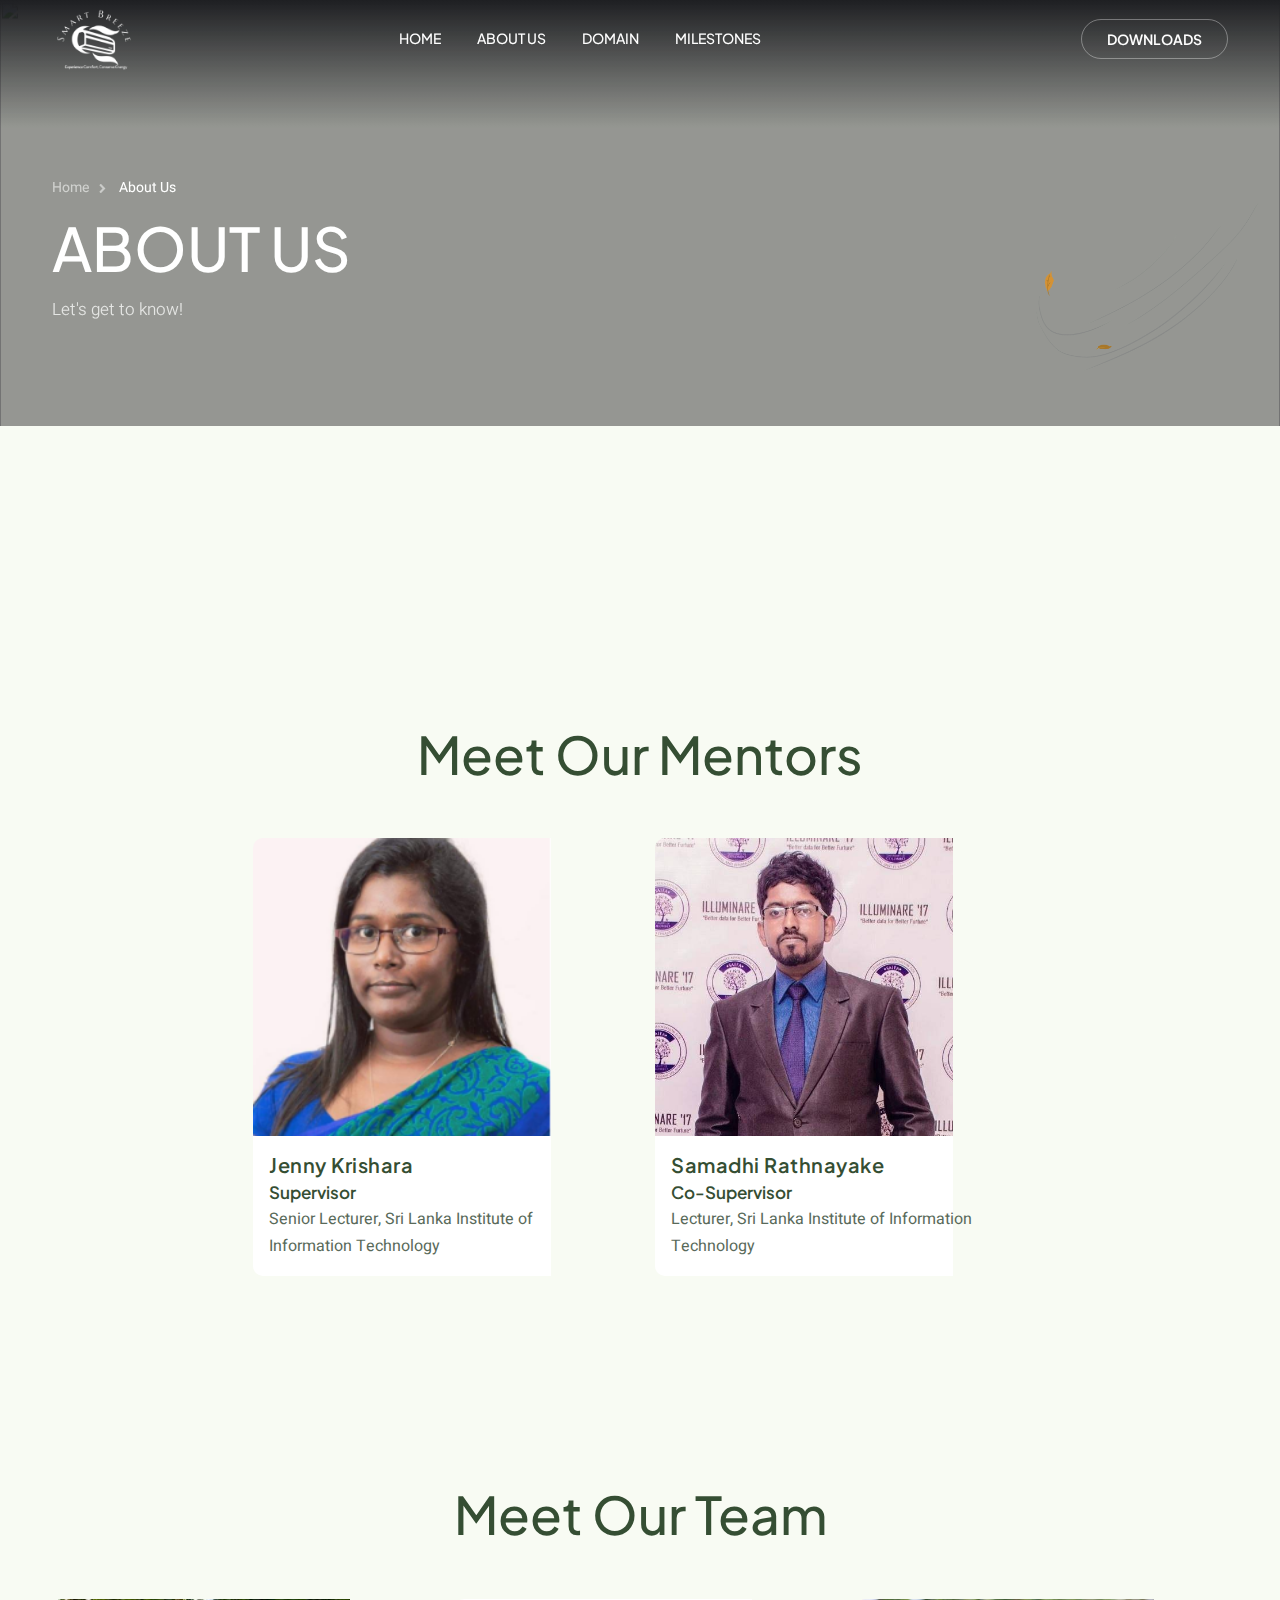
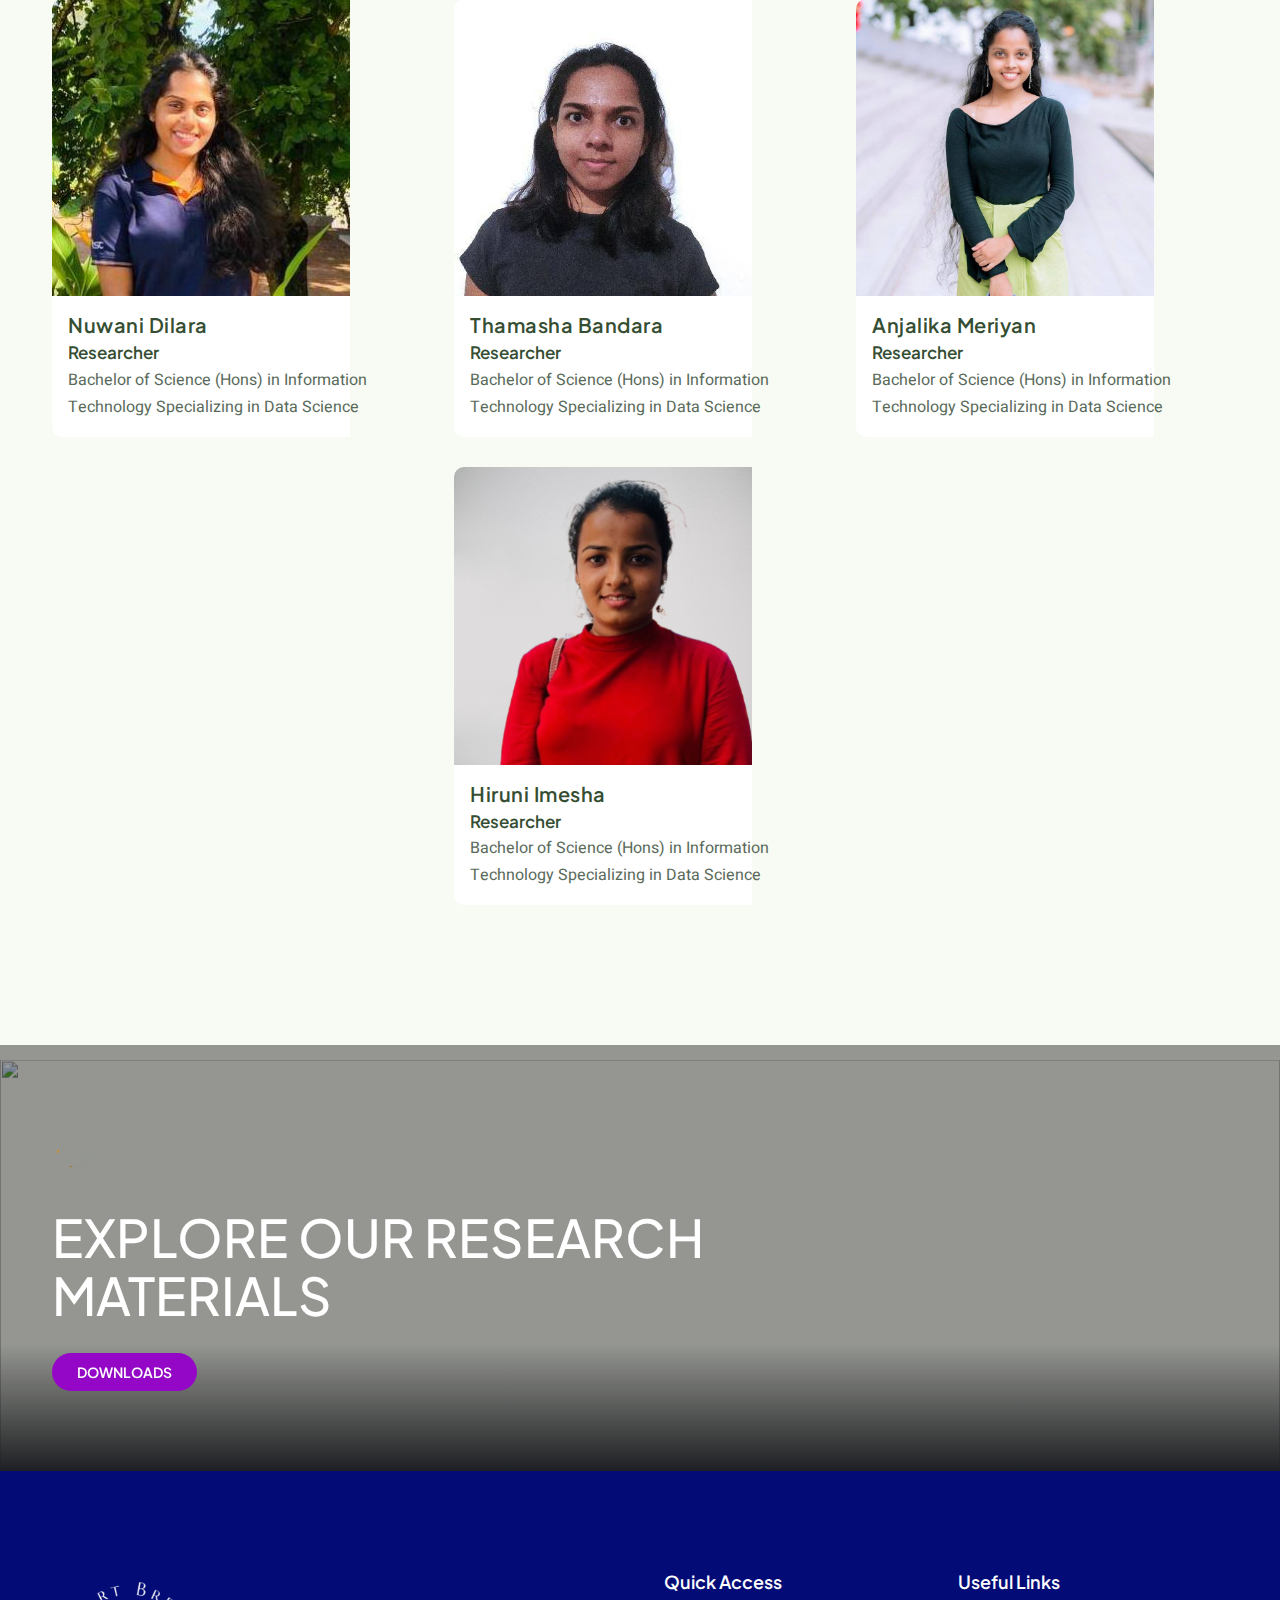
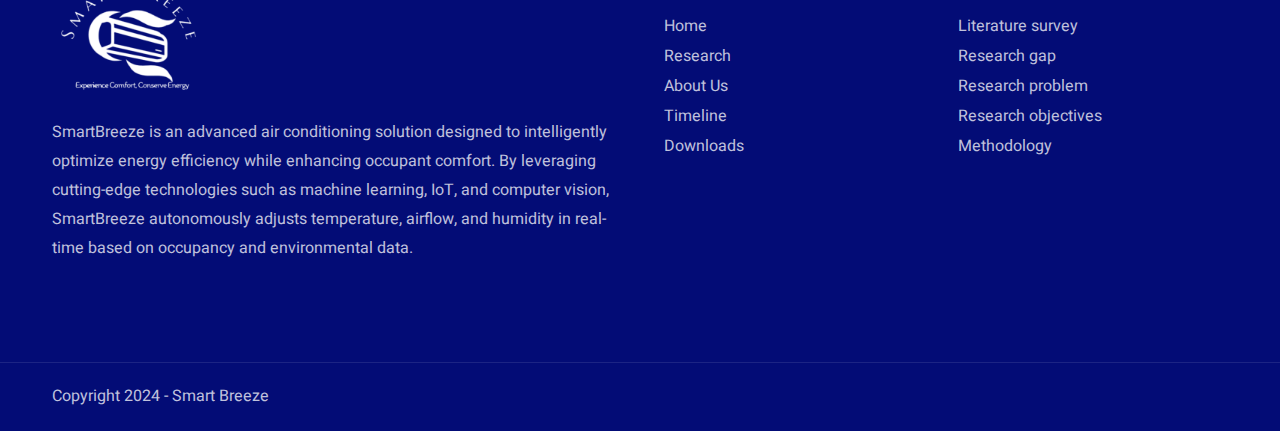
==== commit 8aa87d27: "changes added" ====
--- a/about.html
+++ b/about.html
@@ -93,7 +93,7 @@
                                 <div class="bg-white w-80" style="padding: 16px;"> <!-- Add padding for content -->
                                     <h4 class="mb-1">Jenny Krishara</h4>
                                     <h5 class="mb-1">Supervisor</h5>
-                                    <p class="mb-0">Senior Lecturer, Sri Lanka Institute of Information </br> Technology
+                                    <p class="mb-0">Senior Lecturer, Sri Lanka Institute of </br> Information Technology
                                     </p>
                                     <!-- Add more details here if needed -->
                                 </div>
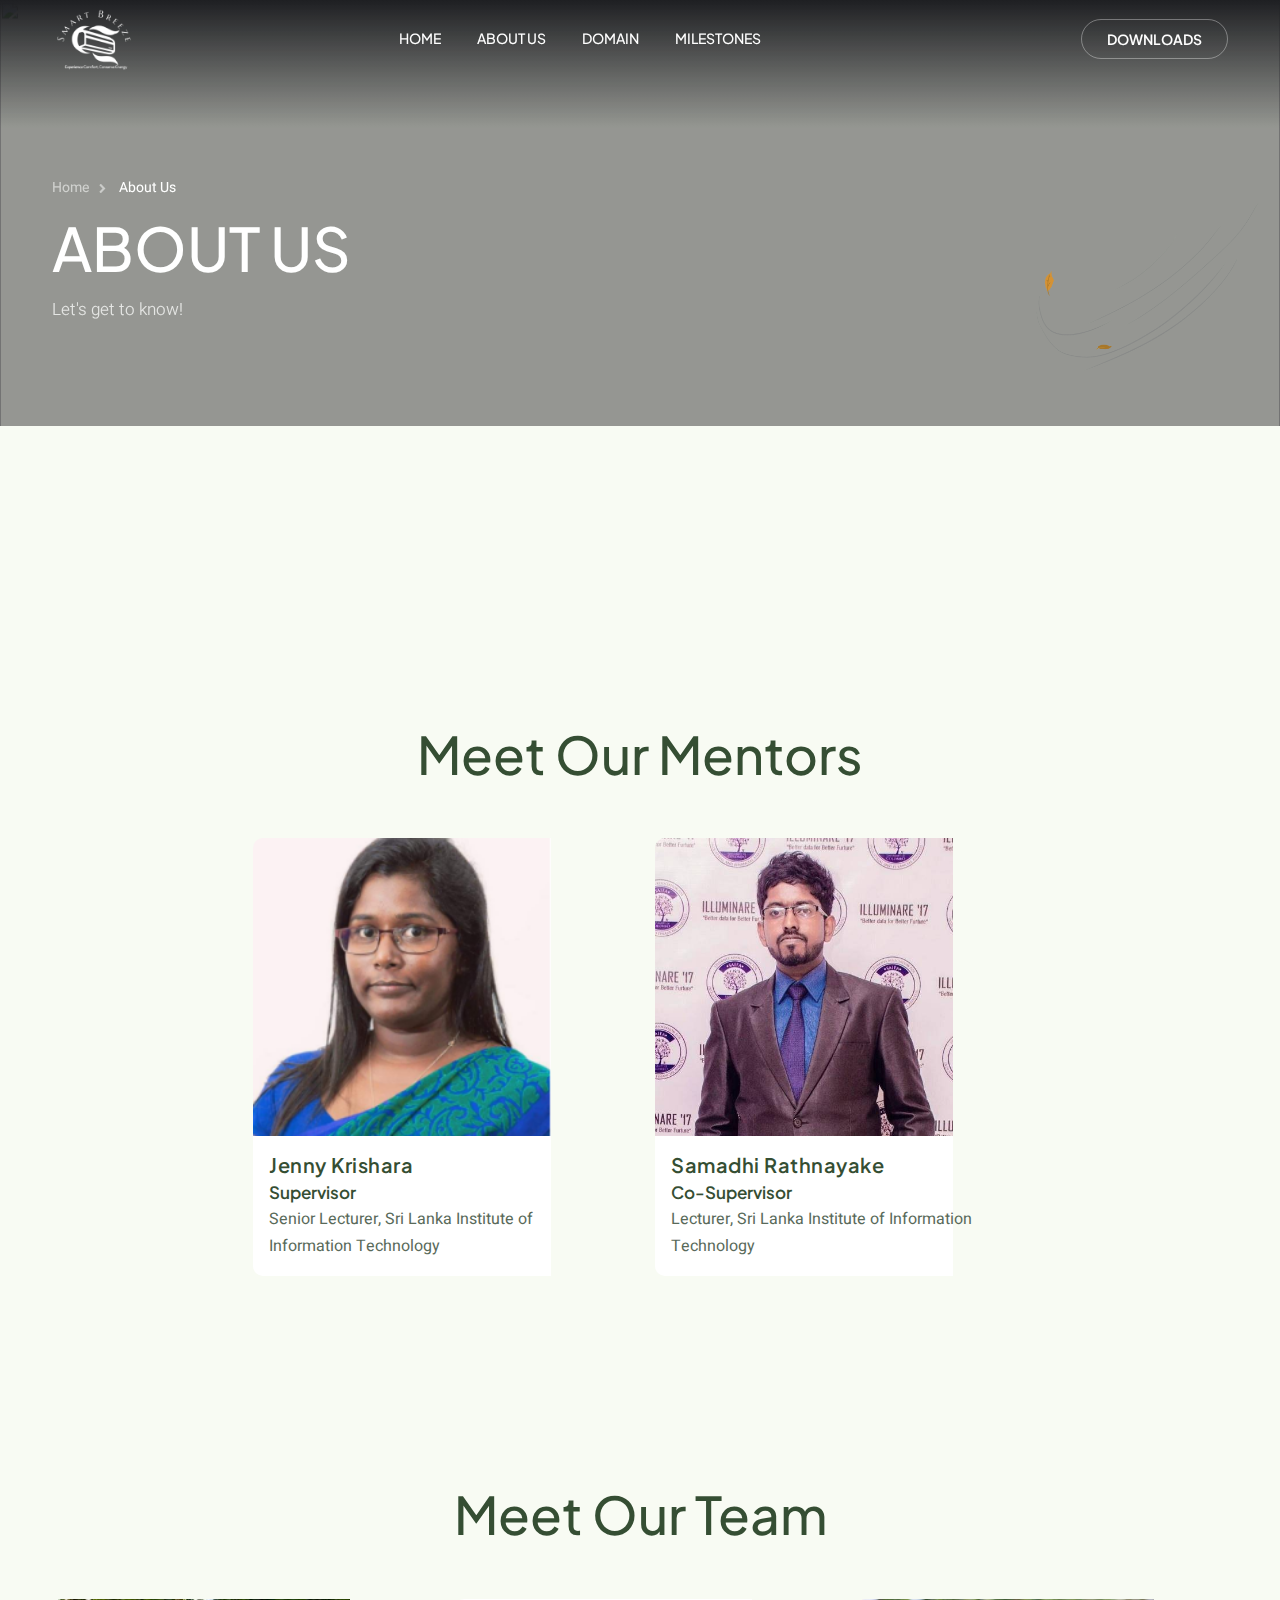
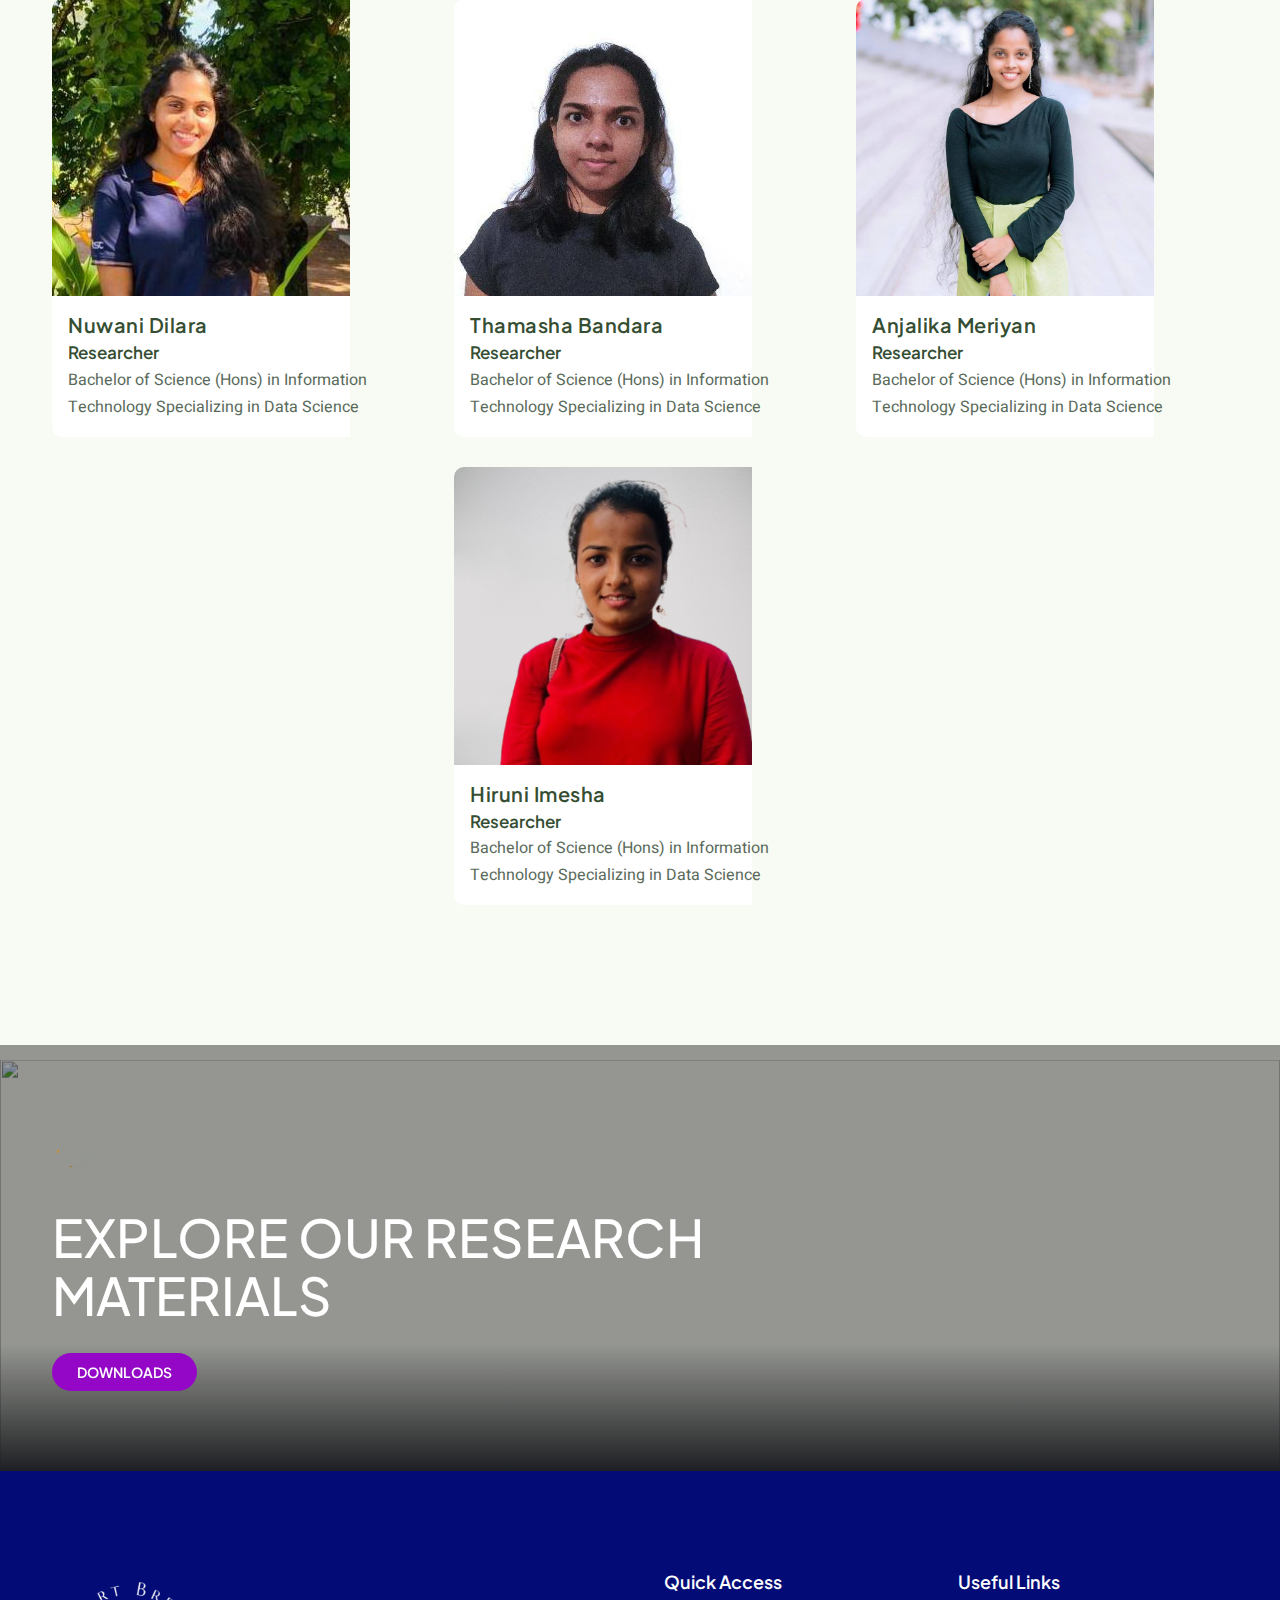
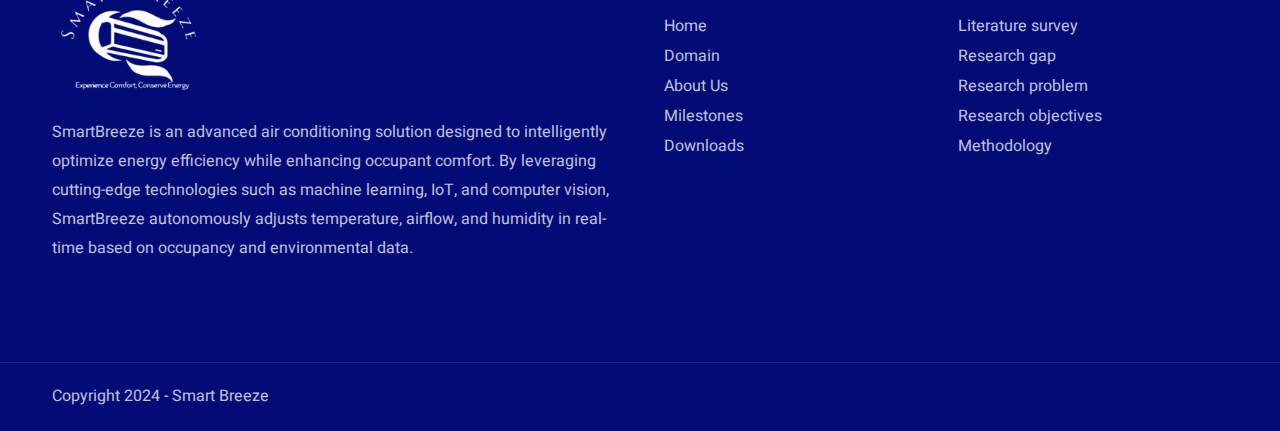
==== commit bcf0b9d6: "some changes added" ====
--- a/about.html
+++ b/about.html
@@ -210,9 +210,9 @@
                                     <h5>Quick Access</h5>
                                     <ul>
                                         <li><a href="./index.html">Home</a></li>
-                                        <li><a href="./index.html#research">Research</a></li>
+                                        <li><a href="./index.html#research">Domain</a></li>
                                         <li><a href="./about.html">About Us</a></li>
-                                        <li><a href="./timeline.html">Timeline</a></li>
+                                        <li><a href="./timeline.html">Milestones</a></li>
                                         <li><a href="./downloads.html">Downloads</a></li>
                                     </ul>
                                 </div>
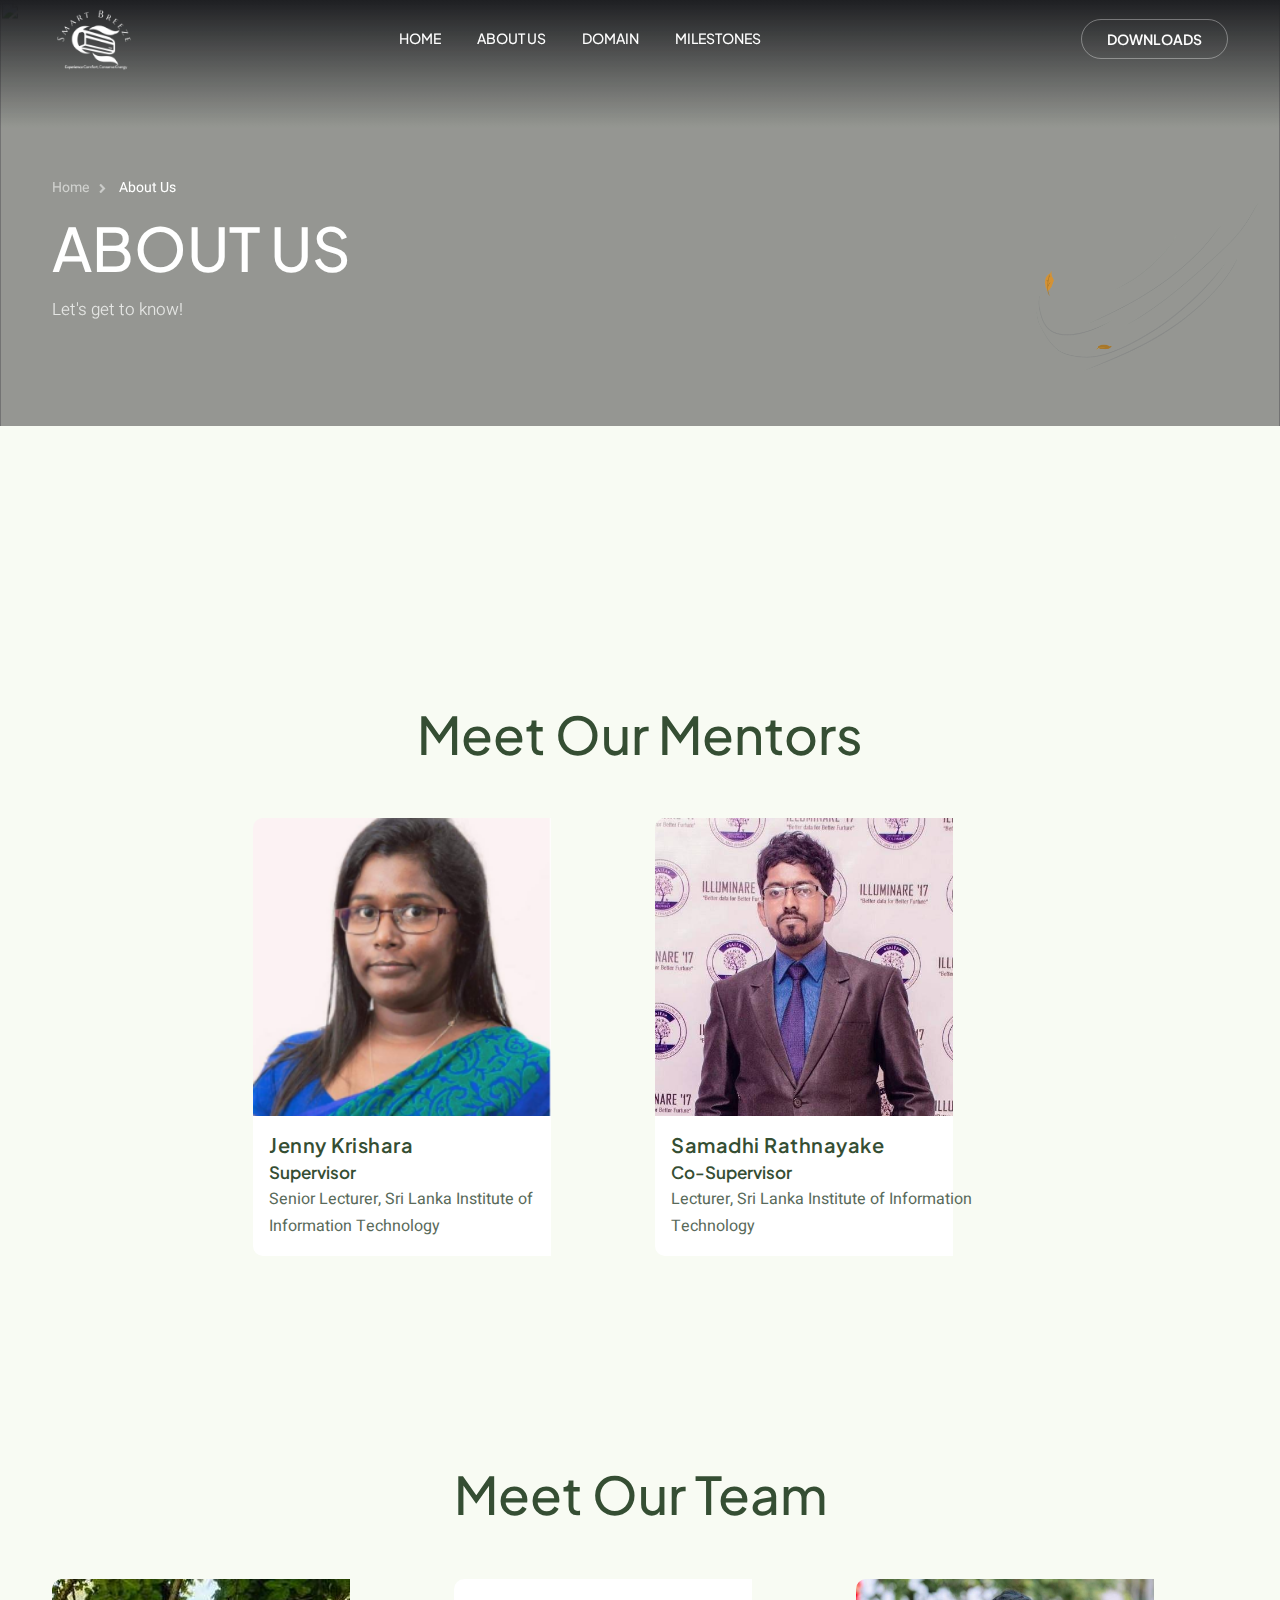
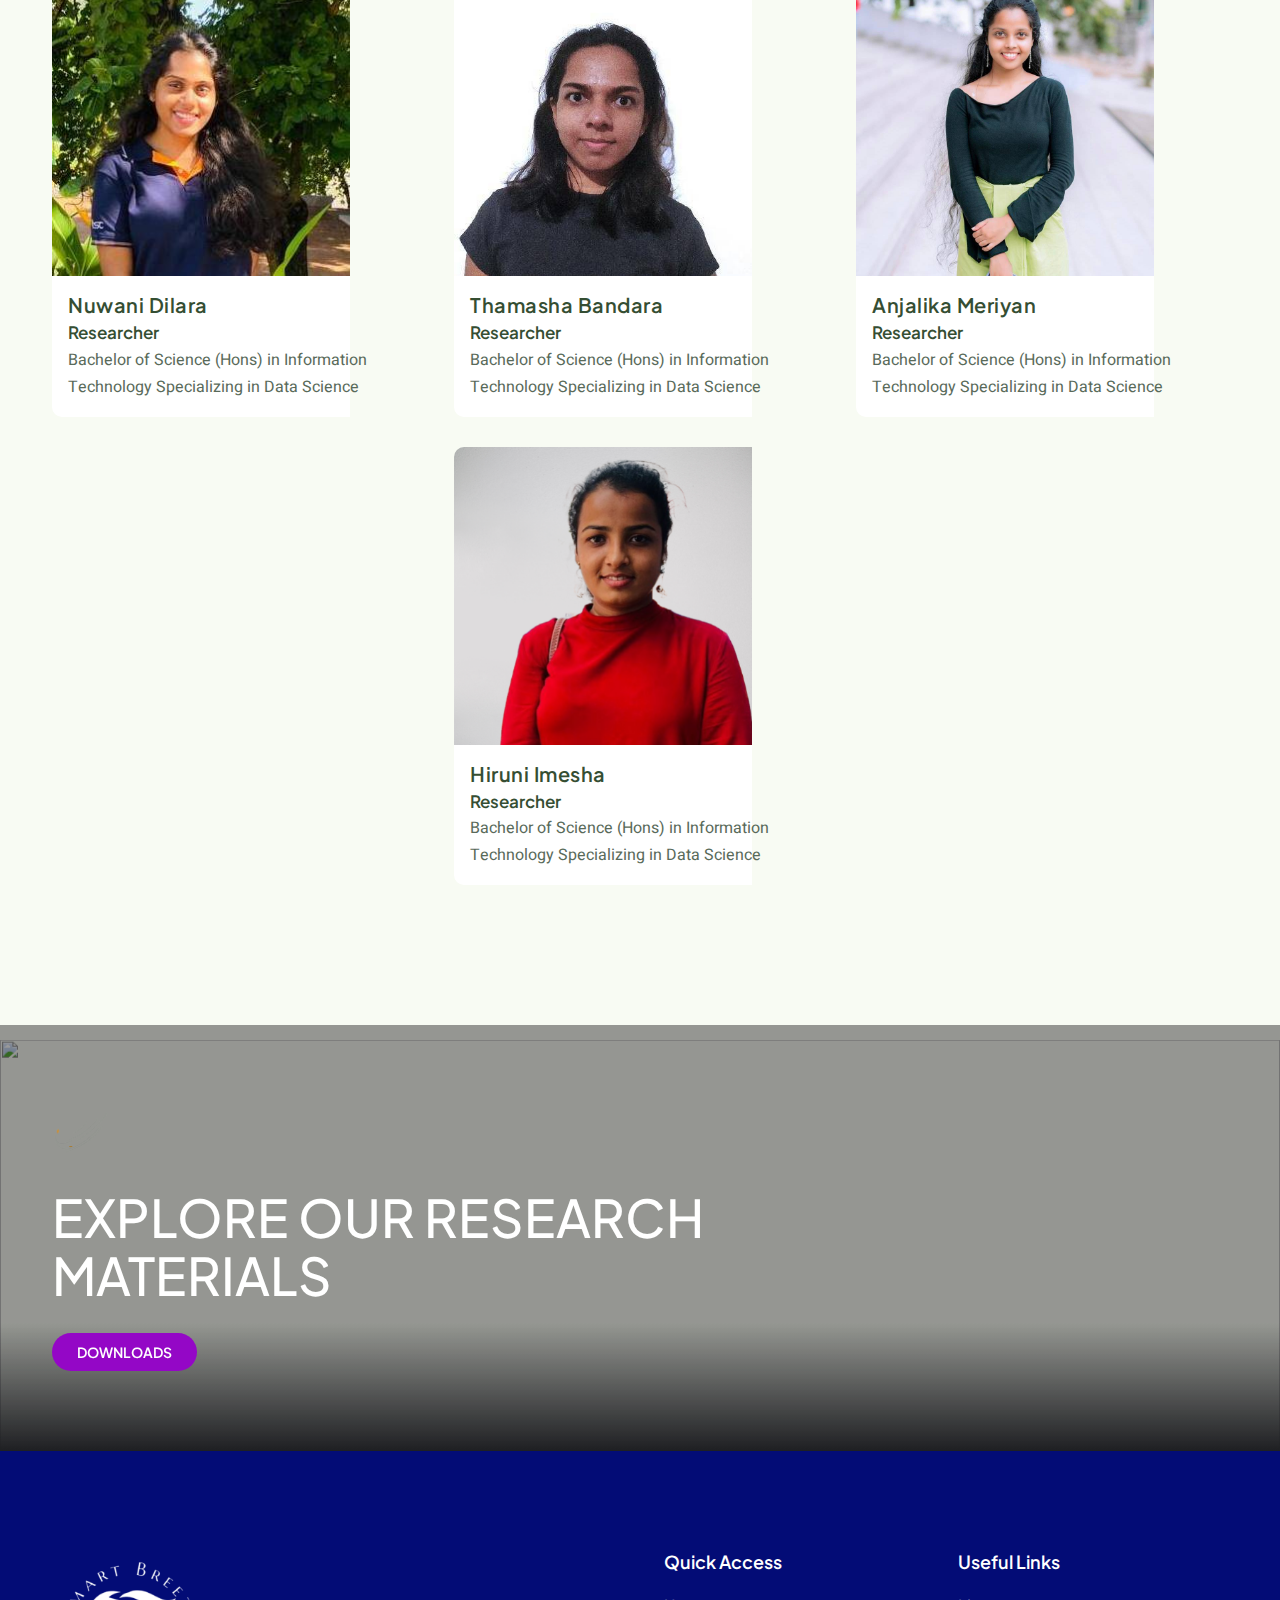
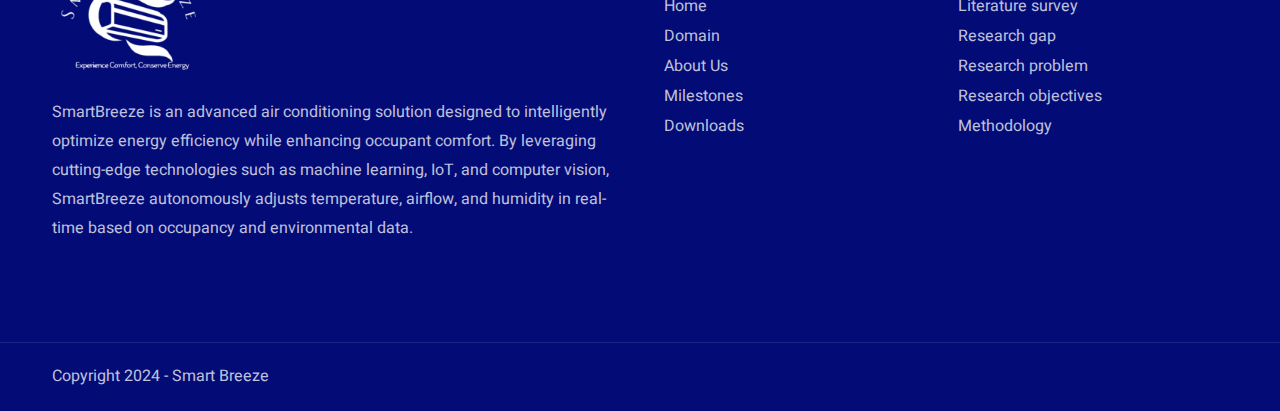
==== commit bc5cad20: "topic alignment changed" ====
--- a/about.html
+++ b/about.html
@@ -85,7 +85,7 @@
                 <div class="container" style="background-size: cover; background-repeat: no-repeat;">
                     <div class="row g-4 d-flex justify-content-center"
                         style="background-size: cover; background-repeat: no-repeat;">
-                        <h2 class="text-center">Meet Our Mentors</h2>
+                        <h2 class="text-center" style="margin-top: 10px;">Meet Our Mentors</h2>
                         <div class="col-lg-4 col-md-6" style="background-size: cover; background-repeat: no-repeat;">
                             <div style="border-radius: 10px; overflow: hidden;"> <!-- Combined image and content -->
                                 <img src="./images/team/image12.png" class="w-80 rounded-top-10px mb-0" alt="">
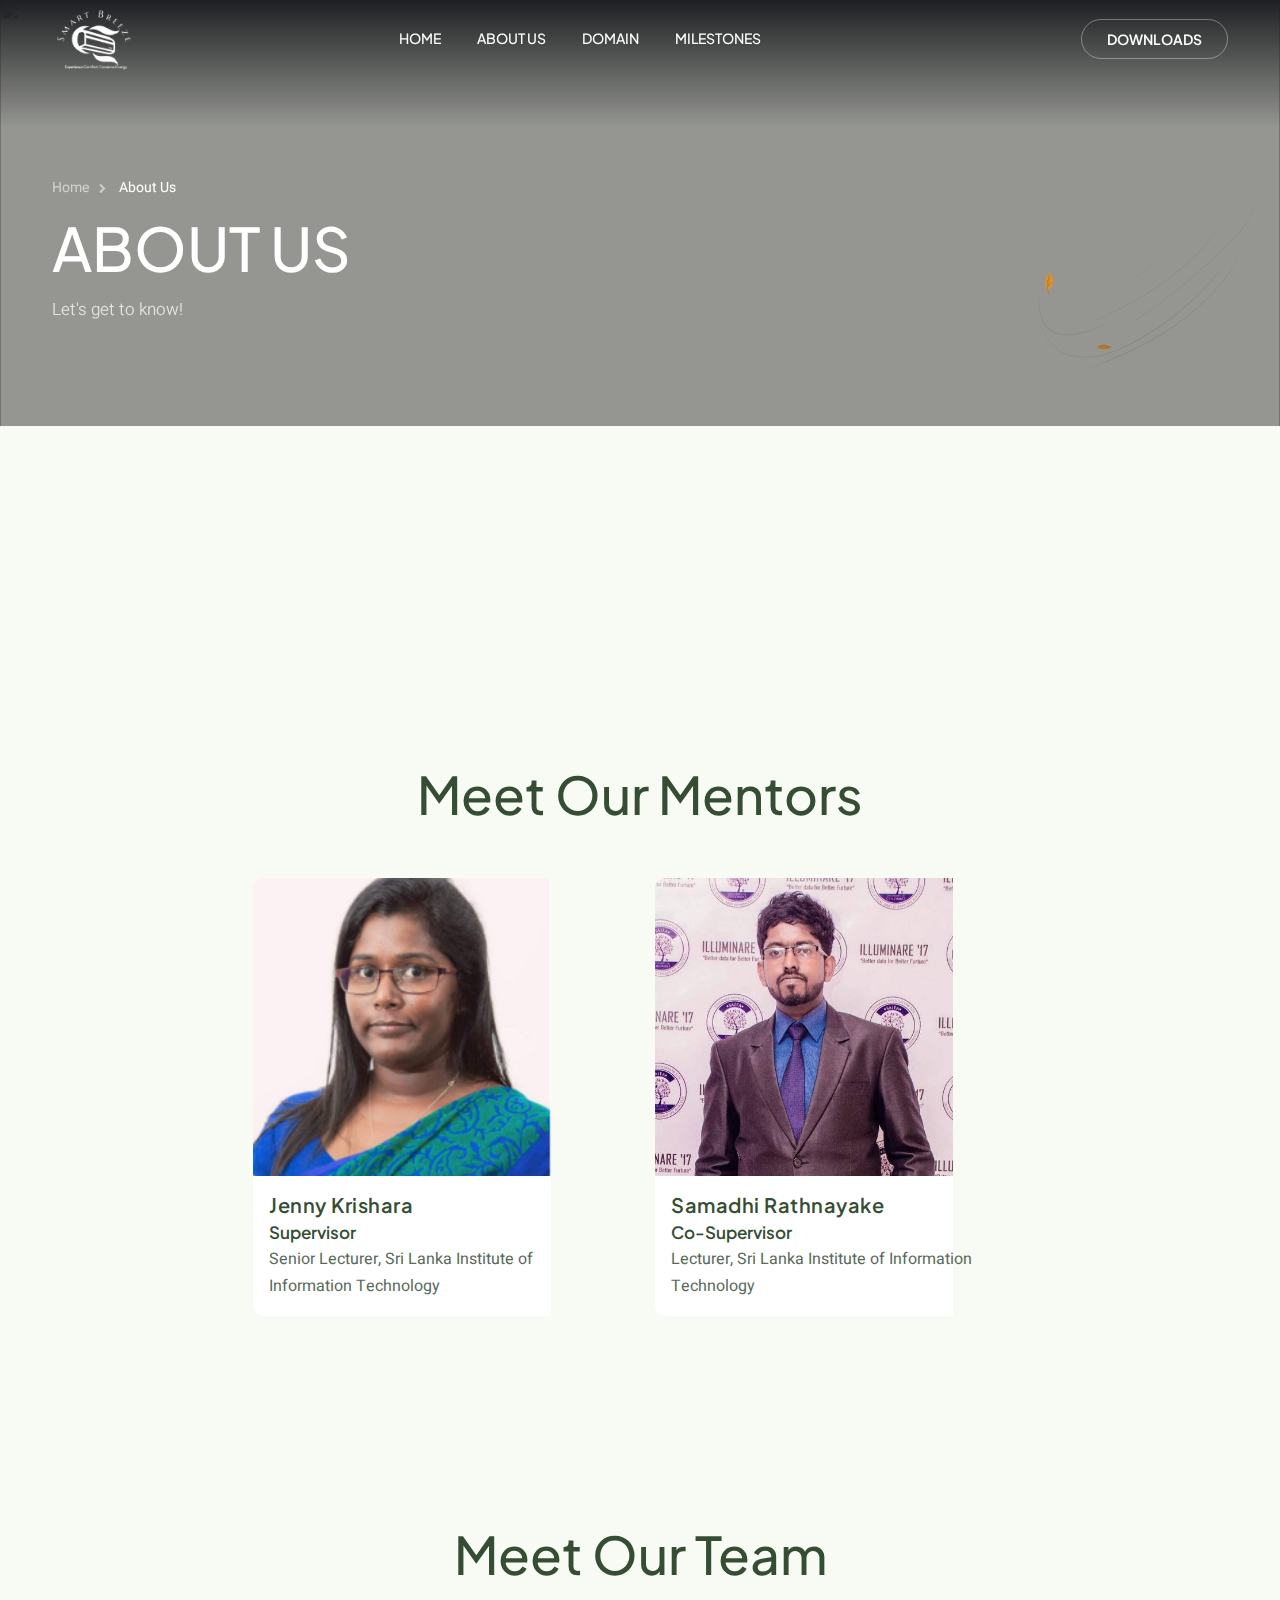
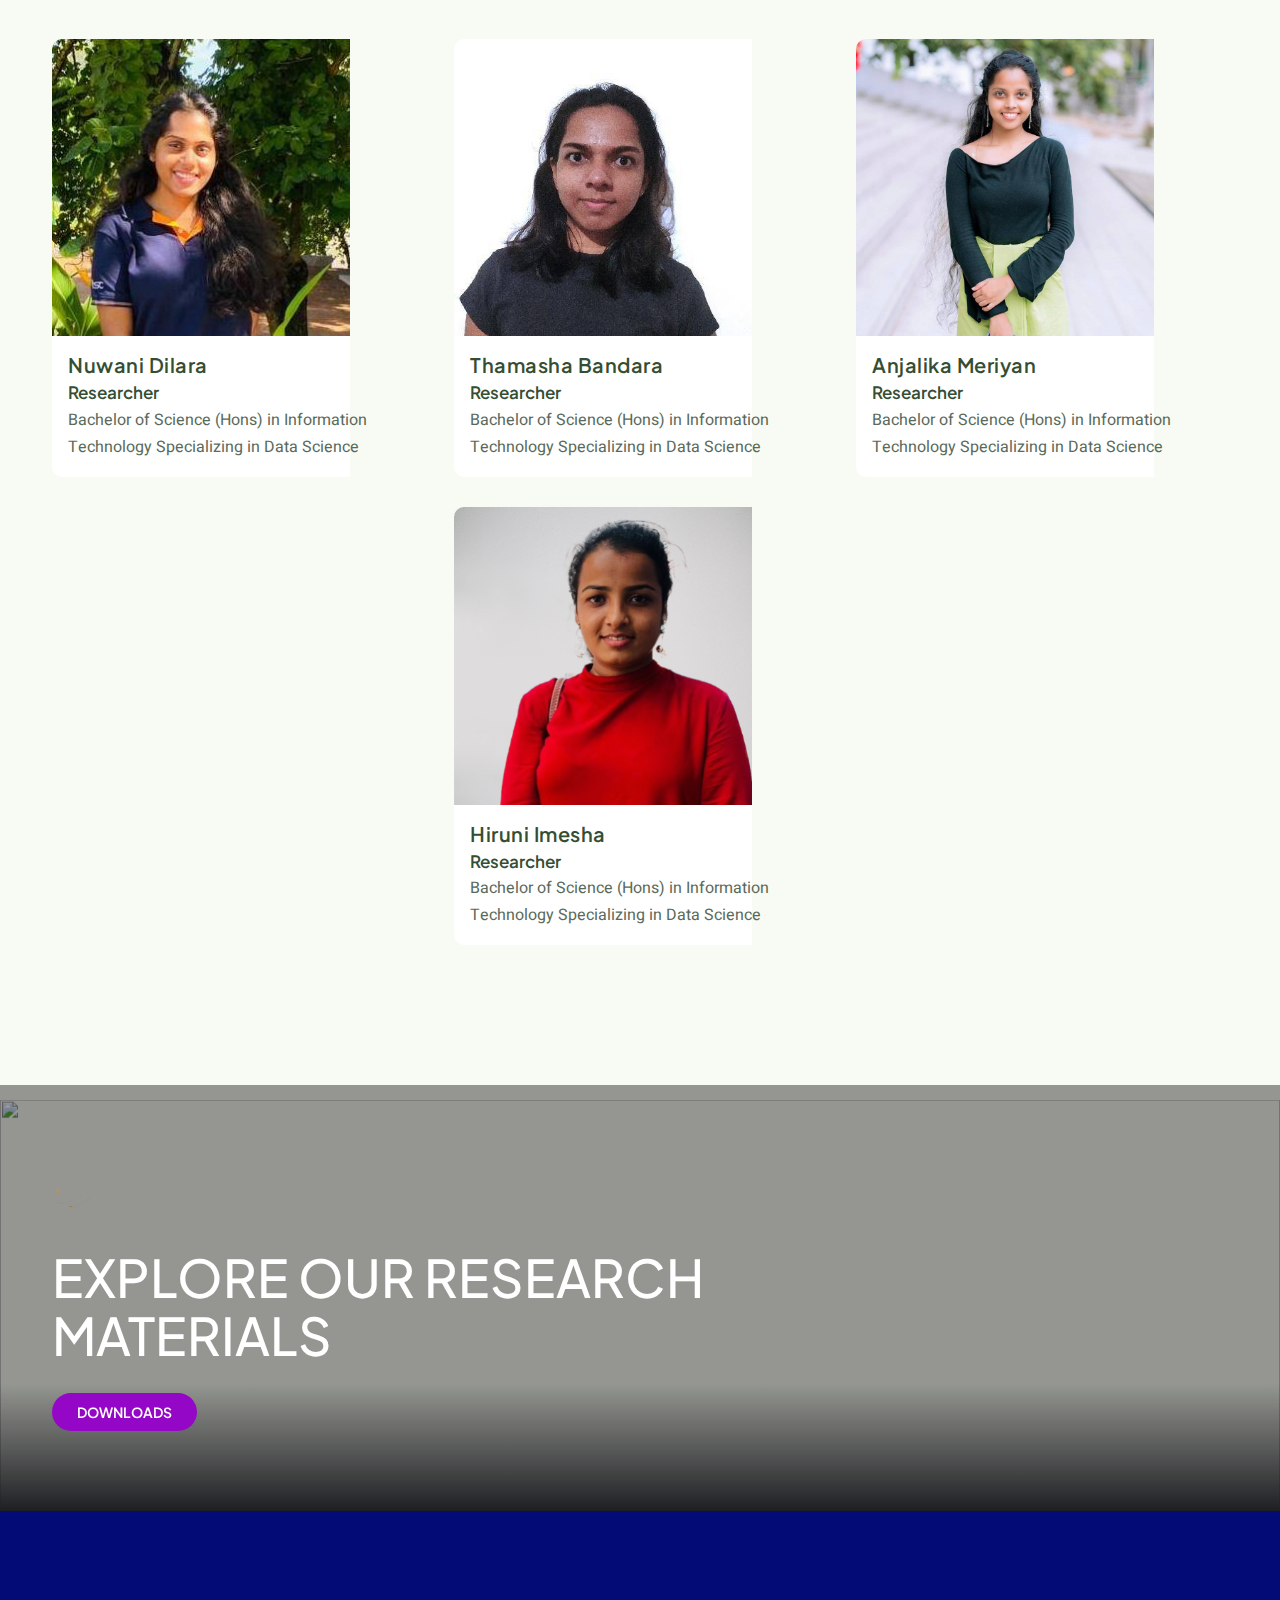
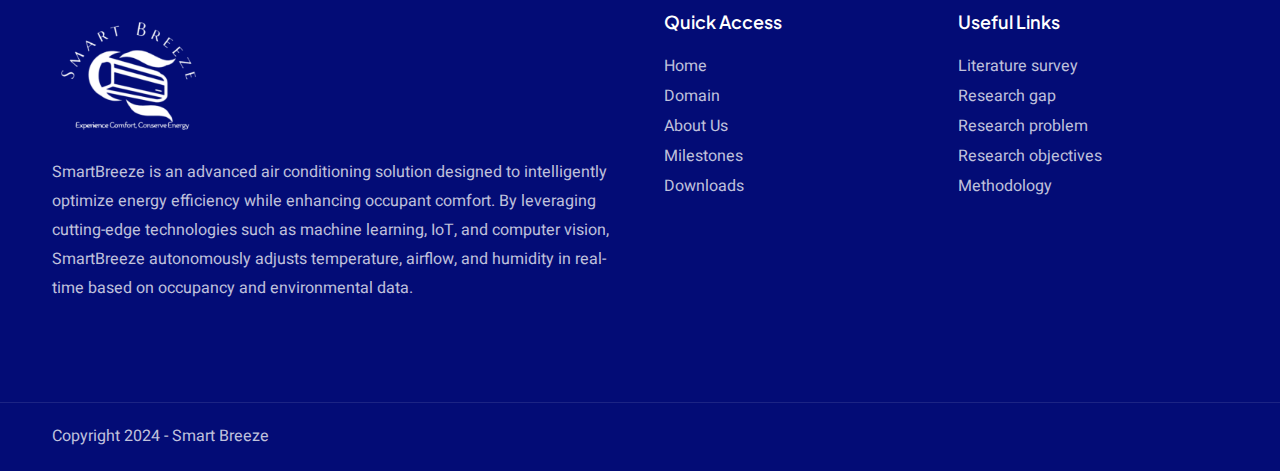
==== commit 01e5ac66: "about page alignment changed" ====
--- a/about.html
+++ b/about.html
@@ -84,8 +84,8 @@
             <section style="background-size: cover; background-repeat: no-repeat; padding-top: 20px !important;">
                 <div class="container" style="background-size: cover; background-repeat: no-repeat;">
                     <div class="row g-4 d-flex justify-content-center"
-                        style="background-size: cover; background-repeat: no-repeat;">
-                        <h2 class="text-center" style="margin-top: 10px;">Meet Our Mentors</h2>
+                        style="background-size: cover; background-repeat: no-repeat;margin-top:10px;">
+                        <h2 class="text-center">Meet Our Mentors</h2>
                         <div class="col-lg-4 col-md-6" style="background-size: cover; background-repeat: no-repeat;">
                             <div style="border-radius: 10px; overflow: hidden;"> <!-- Combined image and content -->
                                 <img src="./images/team/image12.png" class="w-80 rounded-top-10px mb-0" alt="">
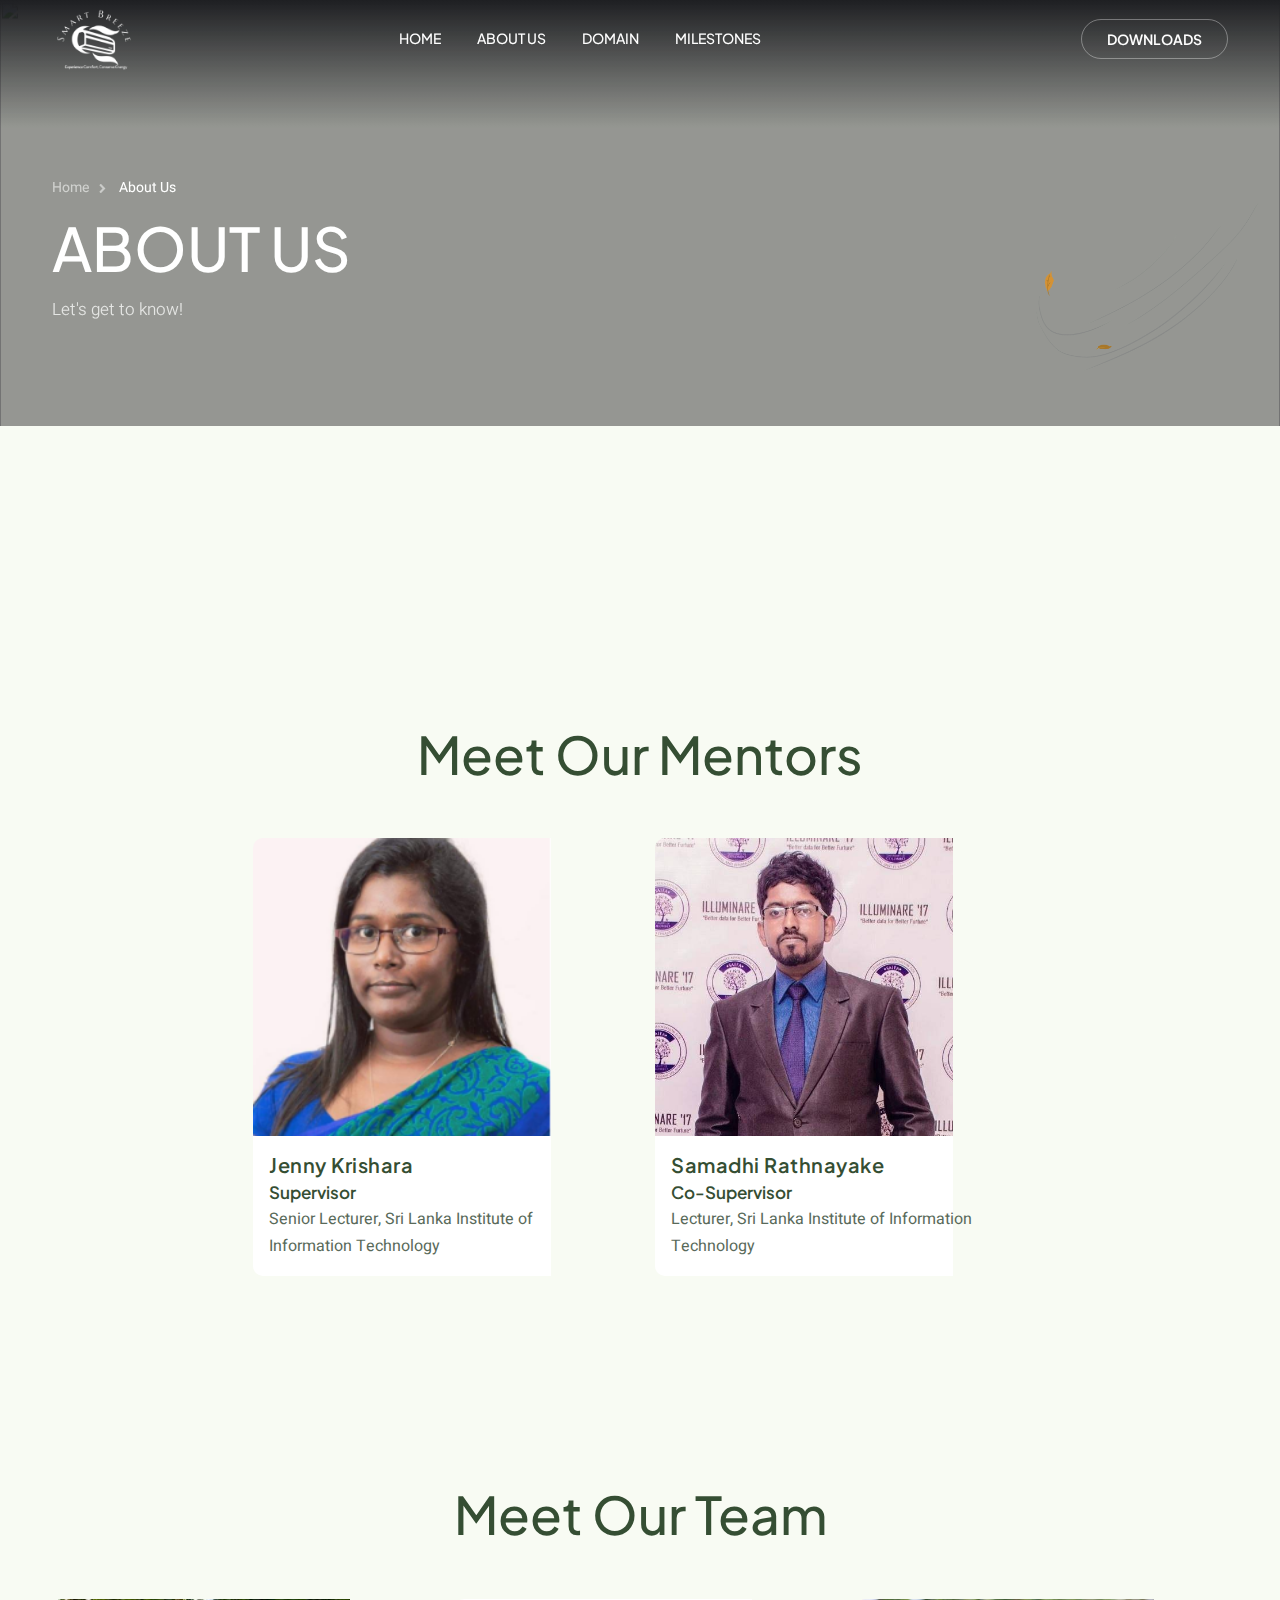
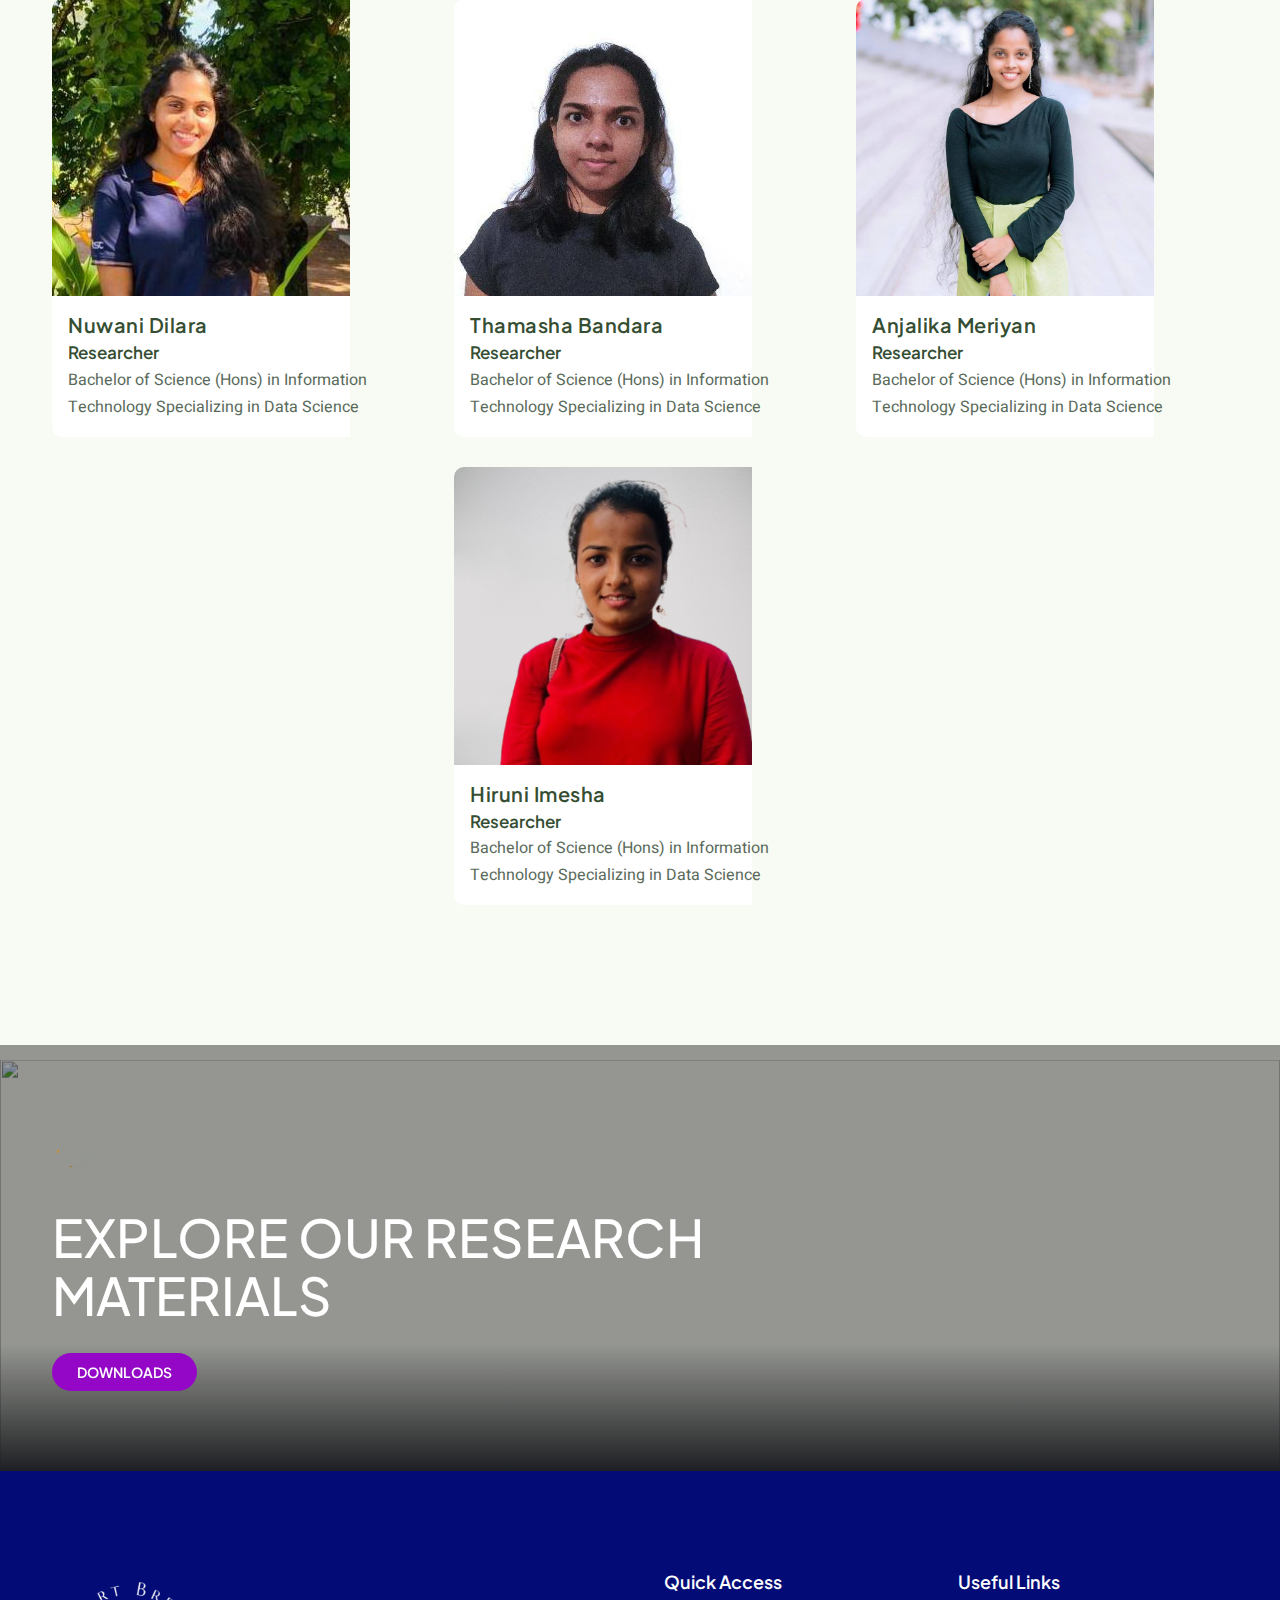
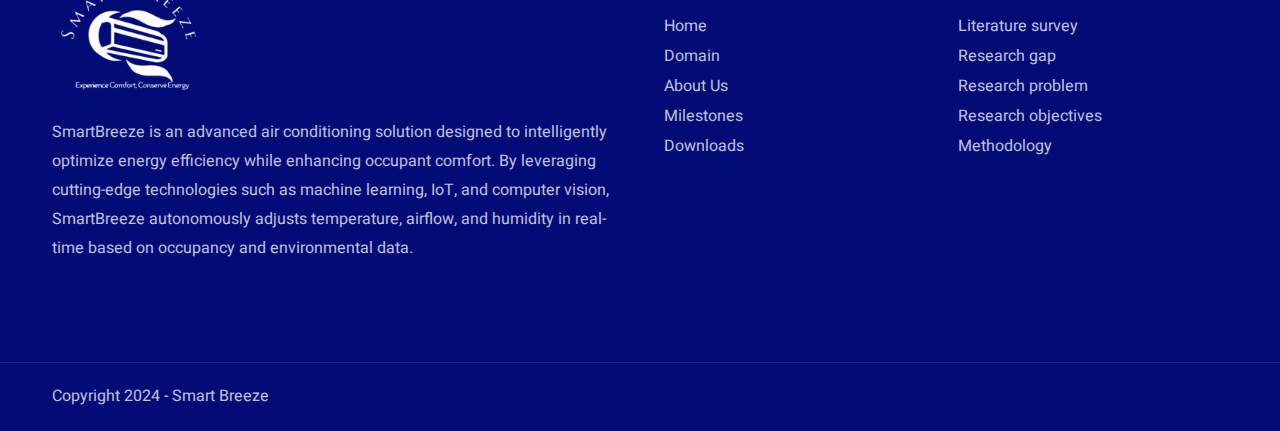
==== commit 8f634cdc: "topic alignment changed" ====
--- a/about.html
+++ b/about.html
@@ -84,7 +84,7 @@
             <section style="background-size: cover; background-repeat: no-repeat; padding-top: 20px !important;">
                 <div class="container" style="background-size: cover; background-repeat: no-repeat;">
                     <div class="row g-4 d-flex justify-content-center"
-                        style="background-size: cover; background-repeat: no-repeat;margin-top:10px;">
+                        style="background-size: cover; background-repeat: no-repeat;top:10px;">
                         <h2 class="text-center">Meet Our Mentors</h2>
                         <div class="col-lg-4 col-md-6" style="background-size: cover; background-repeat: no-repeat;">
                             <div style="border-radius: 10px; overflow: hidden;"> <!-- Combined image and content -->
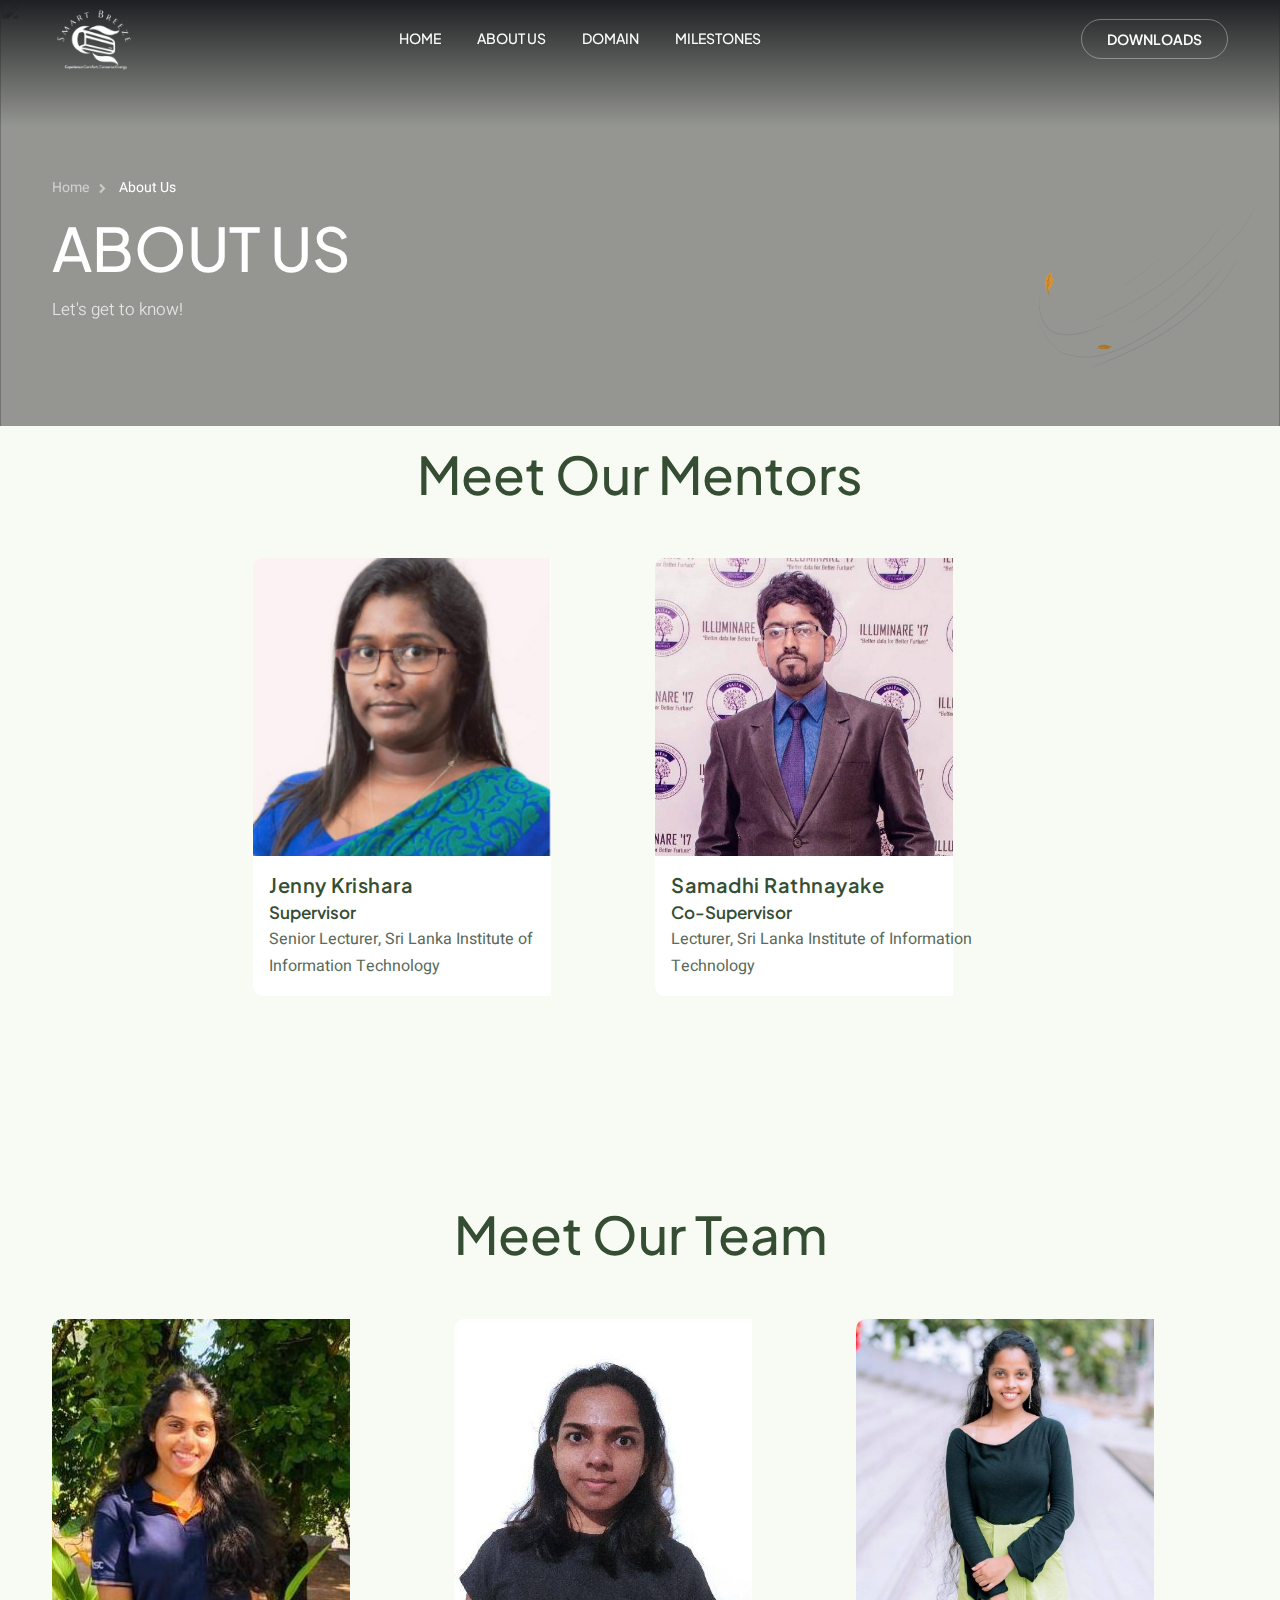
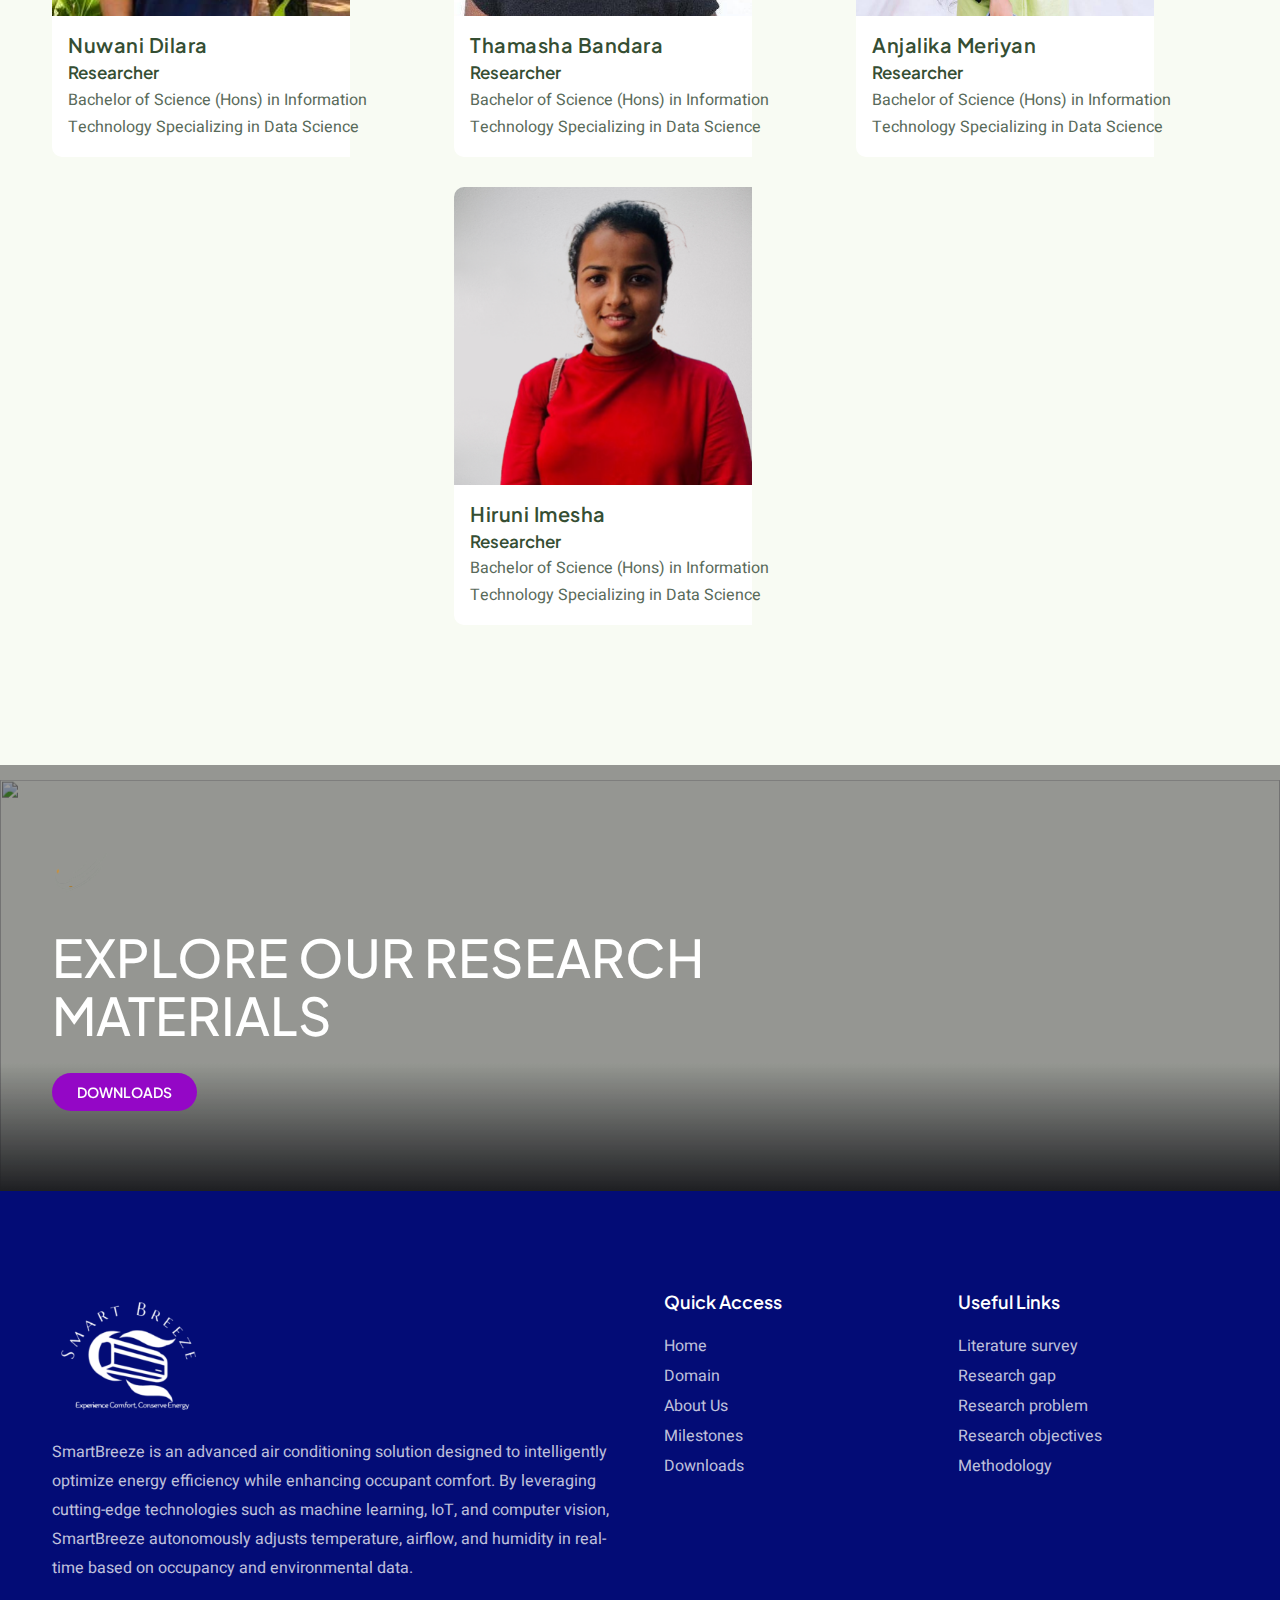
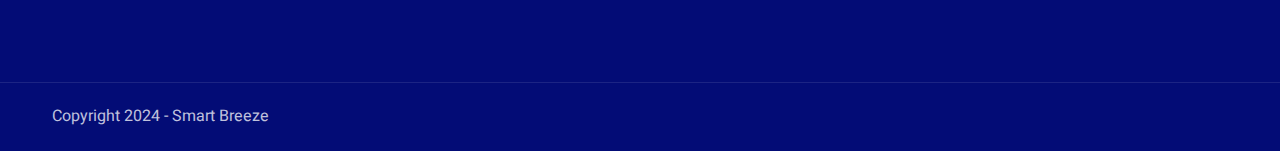
==== commit f4d42009: "about page alignment added" ====
--- a/about.html
+++ b/about.html
@@ -69,22 +69,11 @@
                 </div><img src="./images/breeze.png" class="abs end-0 bottom-0 z-2 w-20" alt="">
                 <div class="de-gradient-edge-top dark"></div>
                 <div class="de-overlay"></div>
-            </section>
-            <section>
-                <div class="container">
-                    <div class="row gx-5">
-                        <div class="col-lg-12">
-                            <div class="blog-read">
-                                <div class="post-text"></div>
-                            </div>
-                        </div>
-                    </div>
-                </div>
-            </section>
+            </section>            
             <section style="background-size: cover; background-repeat: no-repeat; padding-top: 20px !important;">
                 <div class="container" style="background-size: cover; background-repeat: no-repeat;">
                     <div class="row g-4 d-flex justify-content-center"
-                        style="background-size: cover; background-repeat: no-repeat;top:10px;">
+                        style="background-size: cover; background-repeat: no-repeat;">
                         <h2 class="text-center">Meet Our Mentors</h2>
                         <div class="col-lg-4 col-md-6" style="background-size: cover; background-repeat: no-repeat;">
                             <div style="border-radius: 10px; overflow: hidden;"> <!-- Combined image and content -->
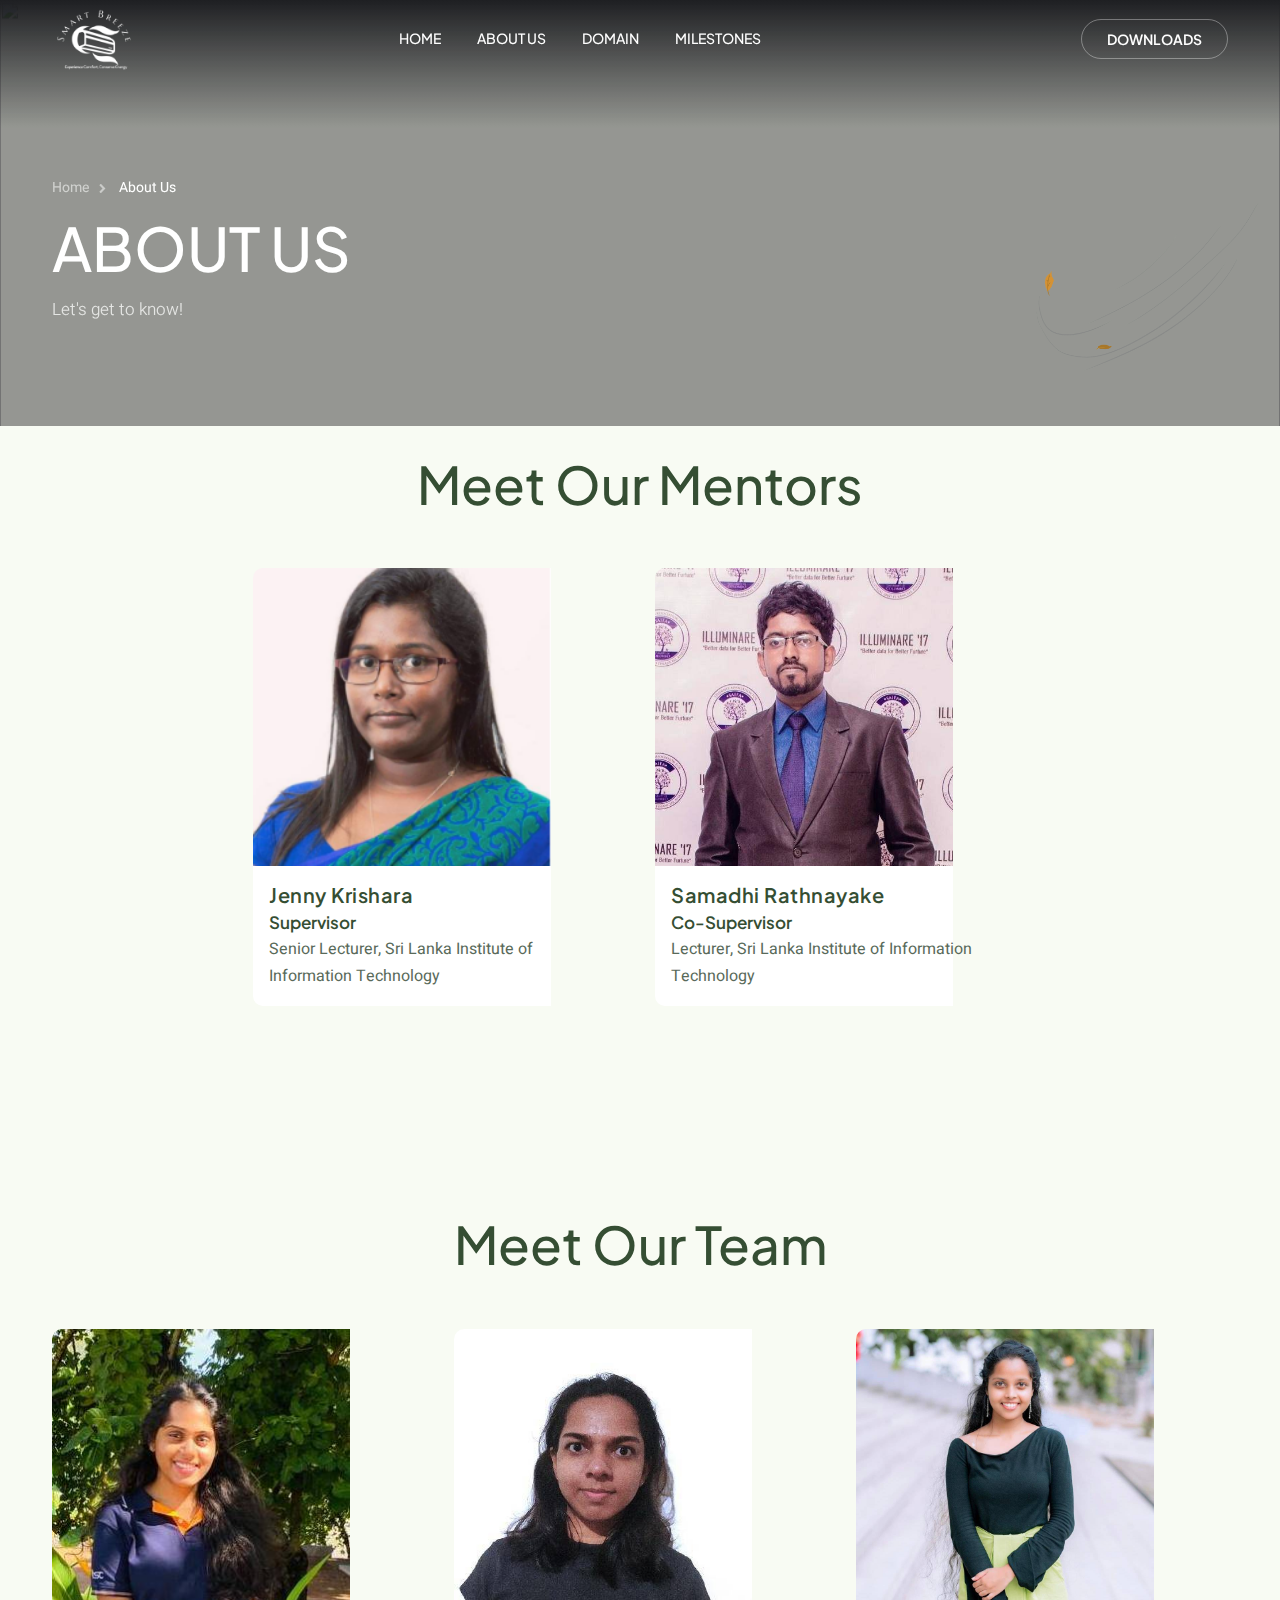
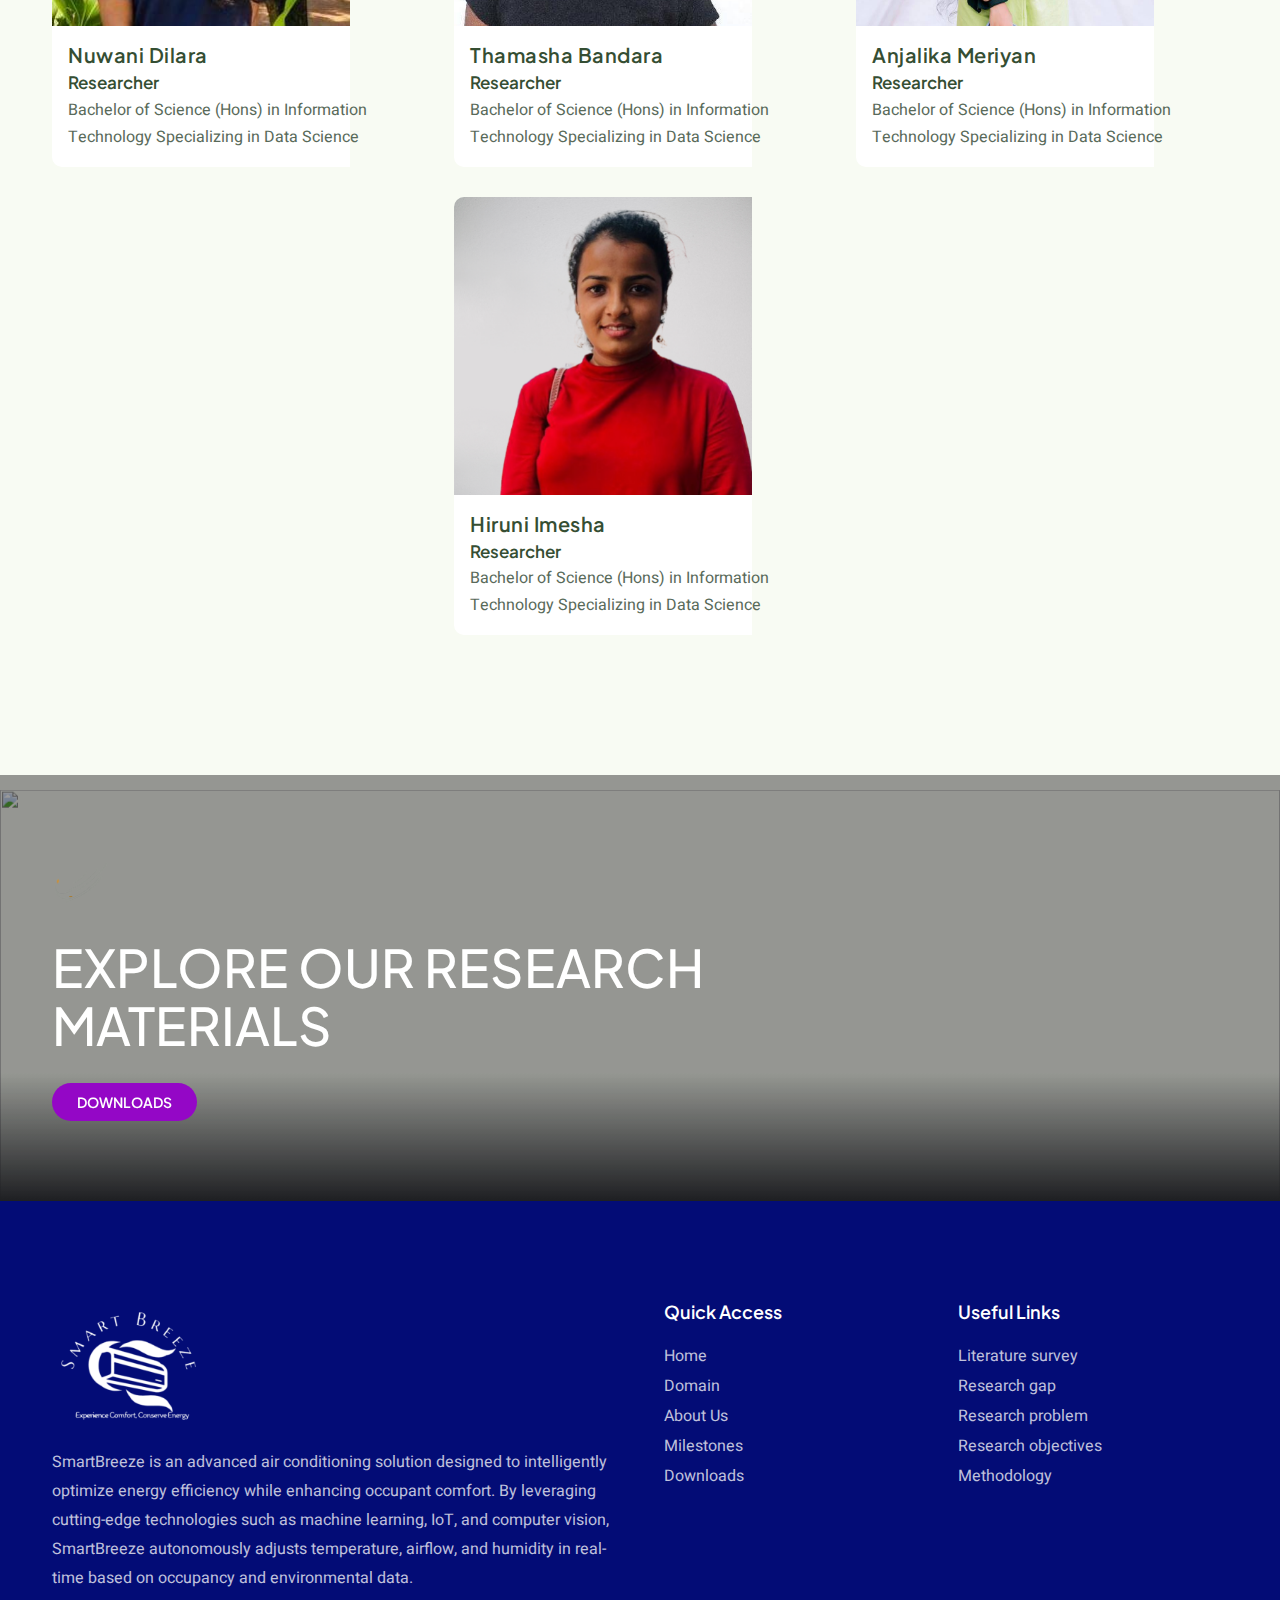
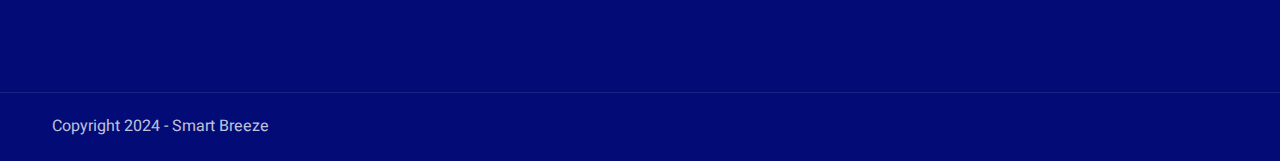
==== commit c6ad641e: "padding added to tha about page" ====
--- a/about.html
+++ b/about.html
@@ -70,7 +70,7 @@
                 <div class="de-gradient-edge-top dark"></div>
                 <div class="de-overlay"></div>
             </section>            
-            <section style="background-size: cover; background-repeat: no-repeat; padding-top: 20px !important;">
+            <section style="background-size: cover; background-repeat: no-repeat; padding-top: 30px !important;">
                 <div class="container" style="background-size: cover; background-repeat: no-repeat;">
                     <div class="row g-4 d-flex justify-content-center"
                         style="background-size: cover; background-repeat: no-repeat;">
